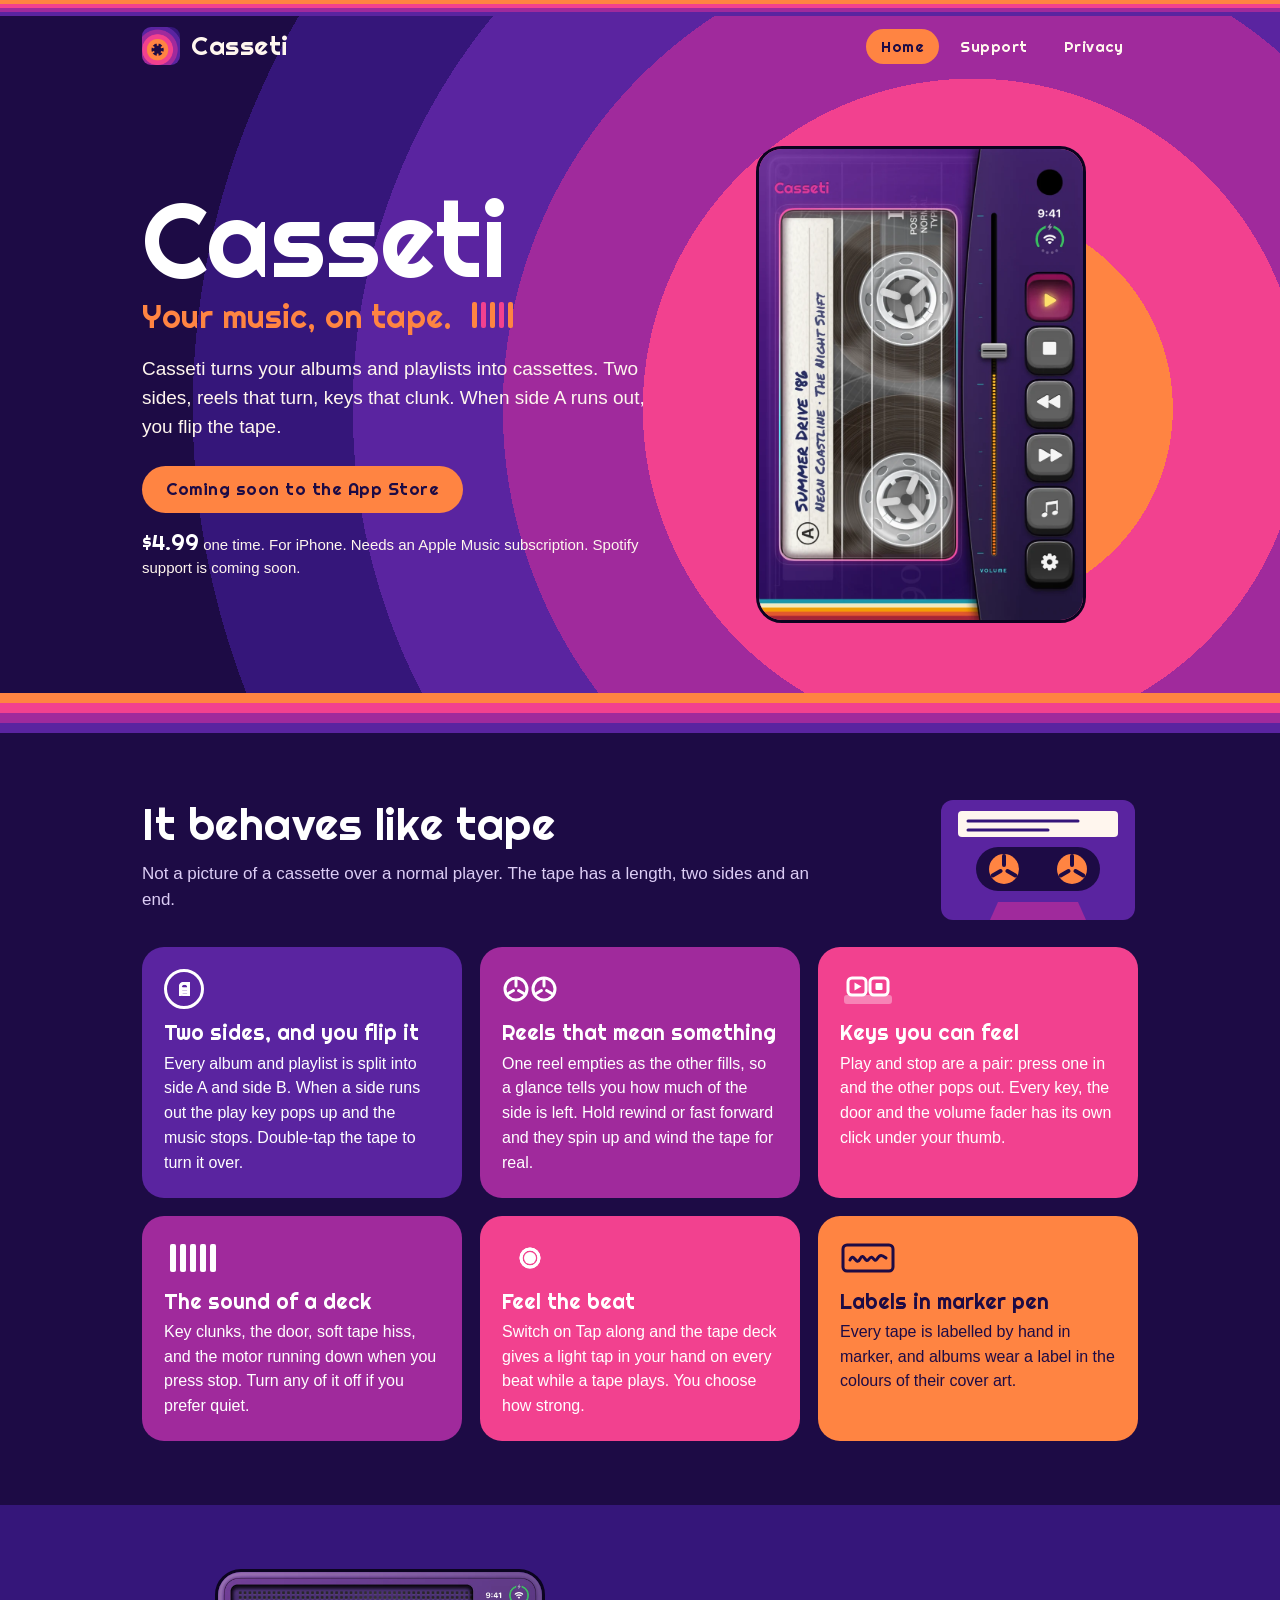
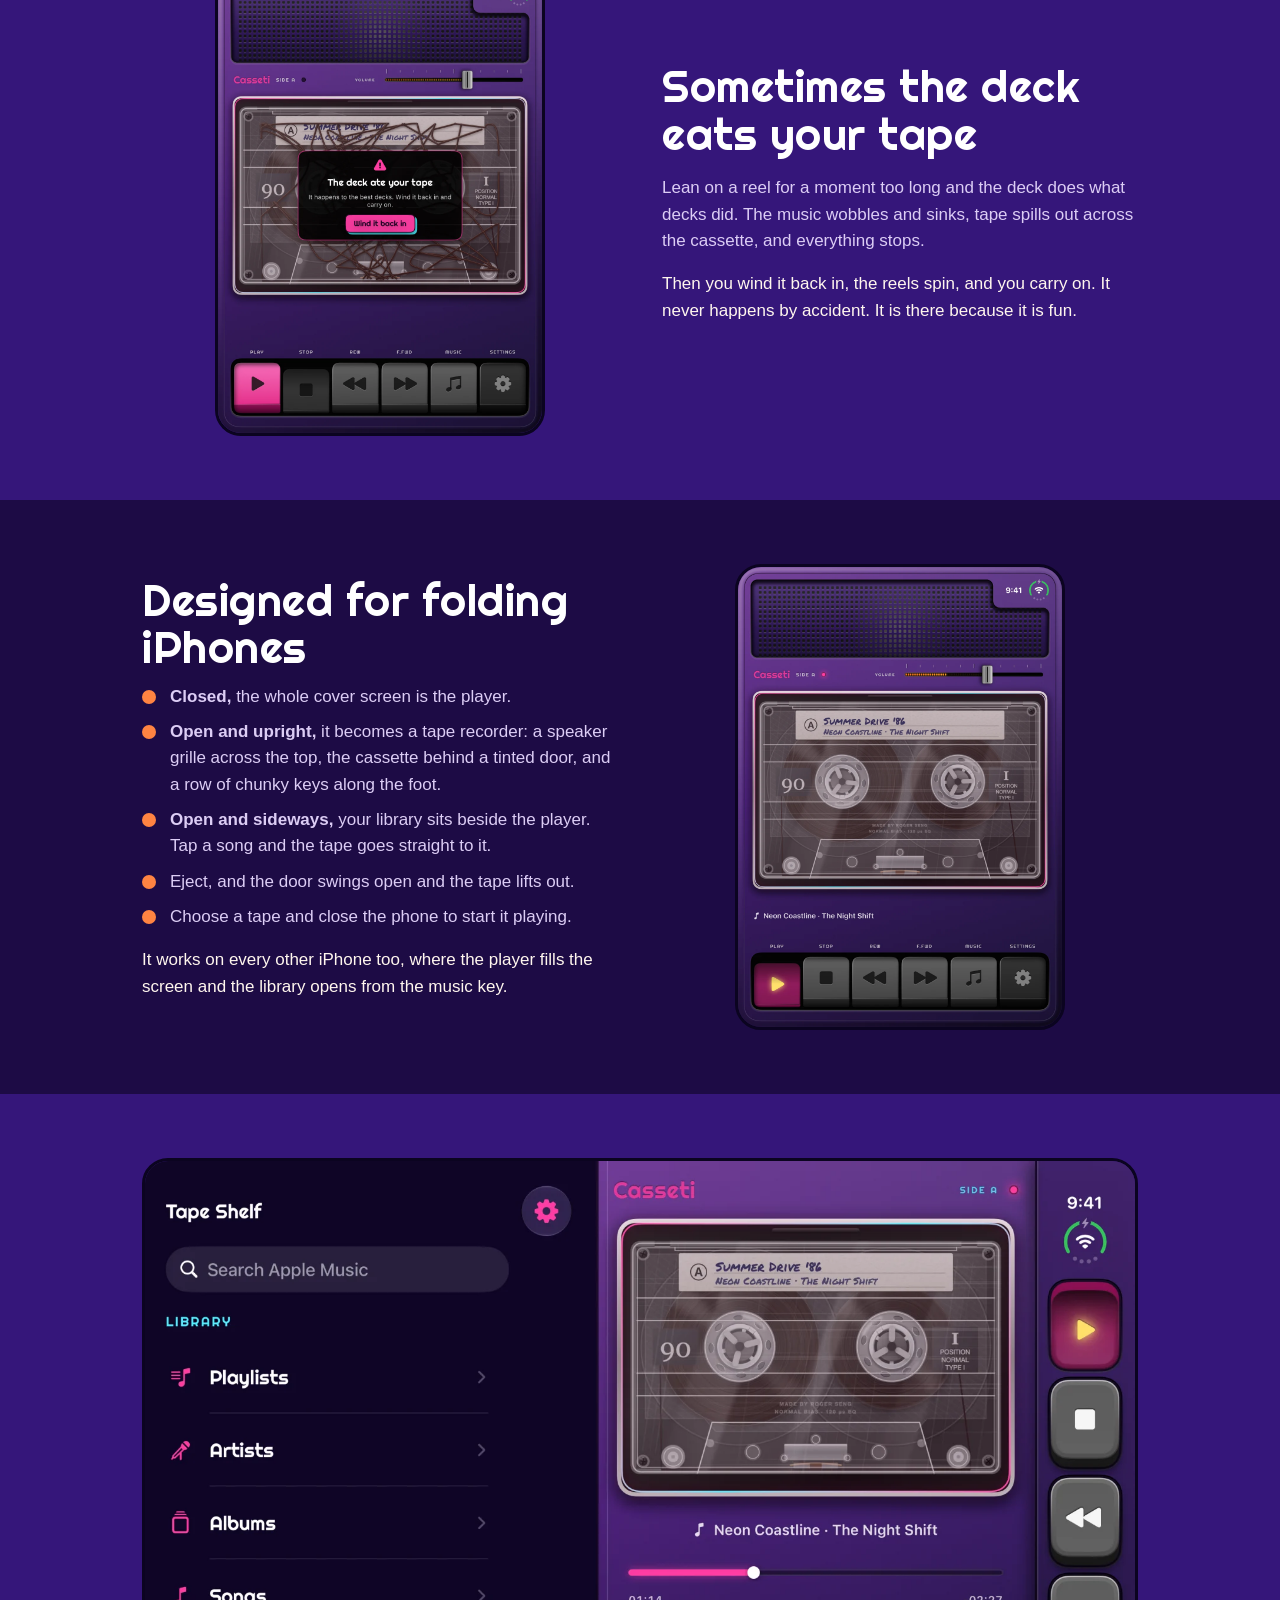
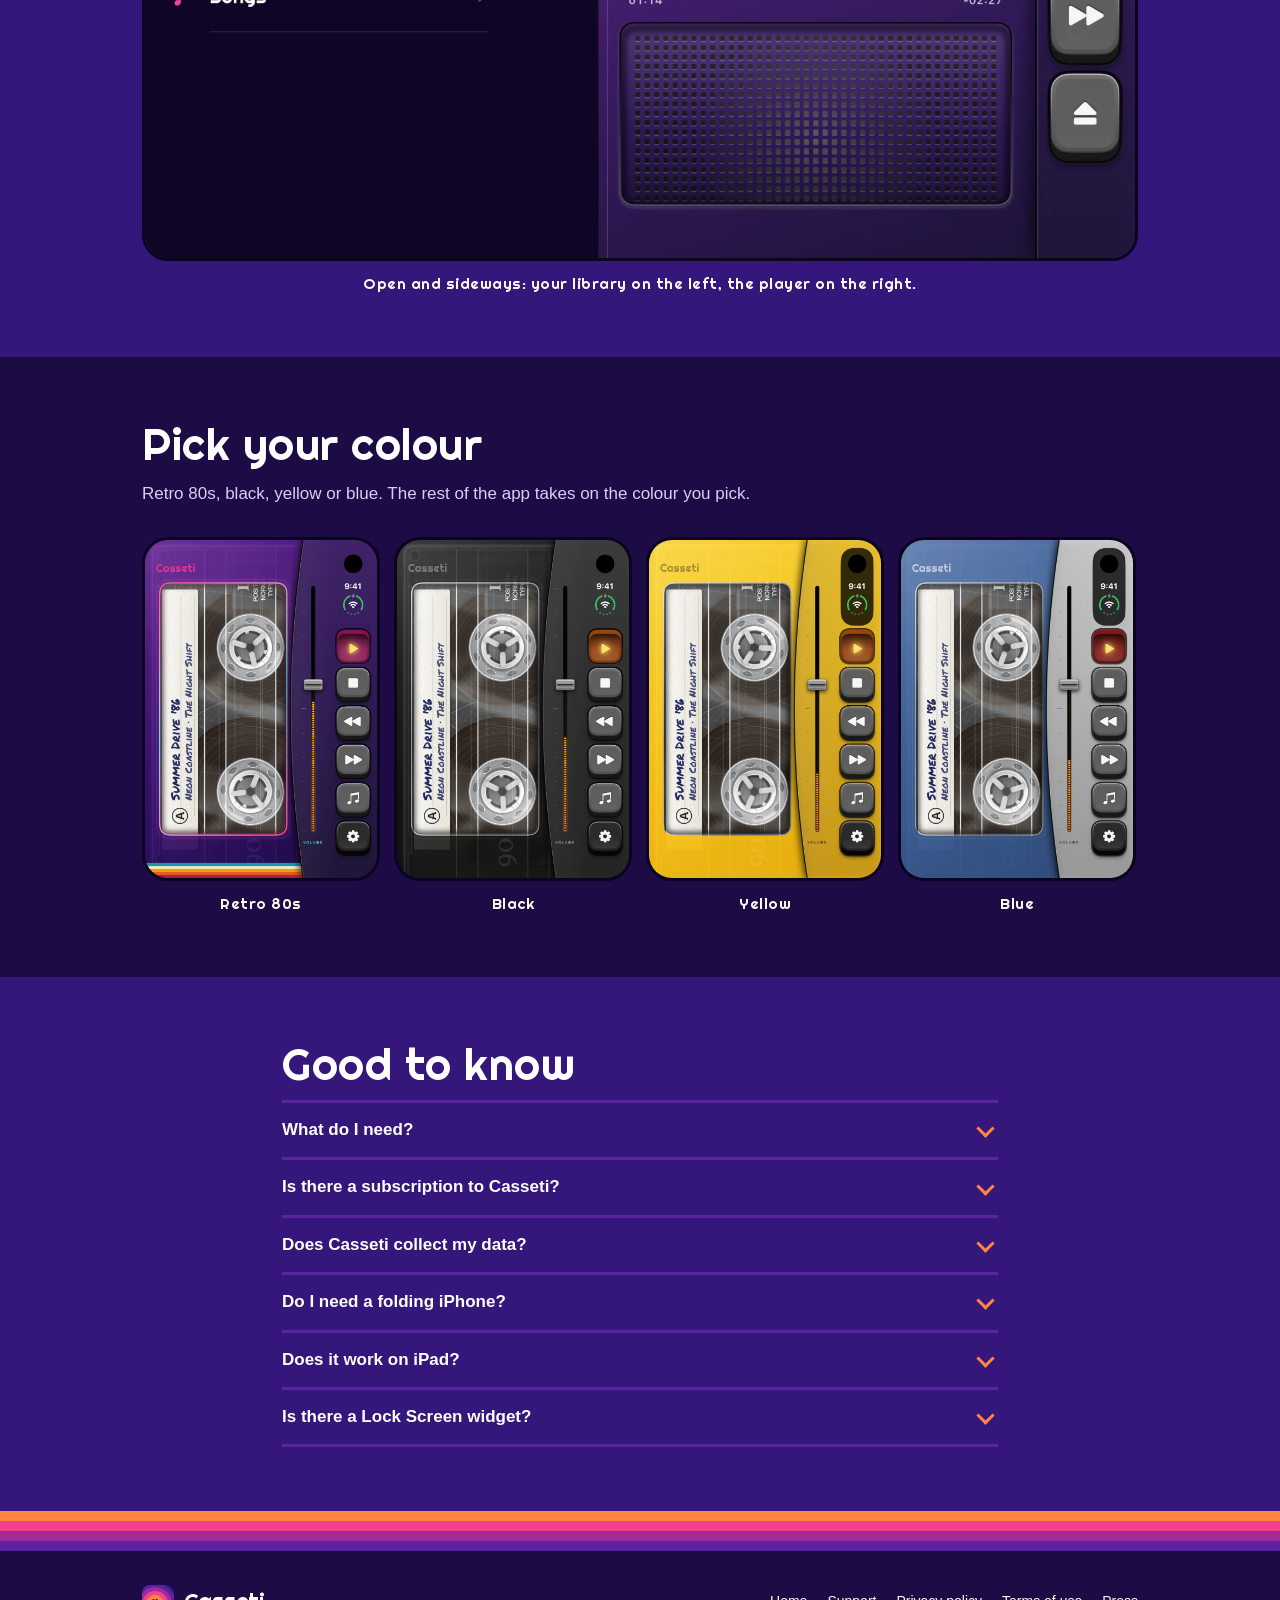
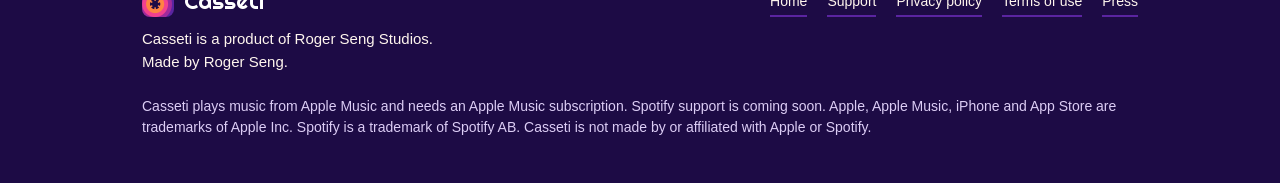
==== website/index.html @ a6c94773 "Website: credit footer, moving icons and reels, eased questions; MP3 player held back everywhere" ====
<!doctype html>
<html lang="en">
<head>
<meta charset="utf-8">
<meta name="viewport" content="width=device-width, initial-scale=1">
<title>Casseti: a tape deck for your music</title>
<meta name="description" content="Casseti turns your albums and playlists into cassettes. Two sides, real reels, keys that clunk, and a tape recorder when you unfold. For iPhone.">
<meta name="theme-color" content="#1d0b45">
<link rel="icon" href="images/icon.png">
<link rel="apple-touch-icon" href="images/icon.png">
<meta property="og:title" content="Casseti: a tape deck for your music">
<meta property="og:description" content="Casseti turns your albums and playlists into cassettes. Two sides, real reels, keys that clunk, and a tape recorder when you unfold. For iPhone.">
<meta property="og:type" content="website">
<meta property="og:url" content="https://casseti.com/">
<meta property="og:image" content="https://casseti.com/images/duo-open.webp">
<link rel="stylesheet" href="styles.css?v=3">
</head>
<body>
<div class="stripes thin" aria-hidden="true"></div>
<div class="hero">
<header class="site">
  <div class="wrap">
    <a class="brand" href="/"><img src="images/icon.png" alt="">Casseti</a>
    <nav aria-label="Site">
      <a href="/" aria-current="page">Home</a>
      <a href="support.html">Support</a>
      <a href="privacy.html">Privacy</a>
    </nav>
  </div>
</header>
  <main class="wrap">
    <div>
      <h1>Casseti</h1>
      <div class="tag">Your music, on tape.
        <span class="levels" aria-hidden="true"><i></i><i></i><i></i><i></i><i></i></span></div>
      <p class="lead">Casseti turns your albums and playlists into cassettes. Two sides, reels that turn, keys that clunk. When side A runs out, you flip the tape.</p>
      <!-- When the app is live, replace this with Apple's official "Download on the App Store" badge, linked to the app's page. -->
      <span class="button soon">Coming soon to the App Store</span>
      <span class="price"><b>$4.99</b> one time. For iPhone. Needs an Apple Music subscription. Spotify support is coming soon.</span>
    </div>
    <figure class="shot float">
      <img src="images/duo-tape-80s.webp" alt="Casseti on the cover screen of a folding iPhone in its retro 80s colours: a cassette with a marker-pen label behind a glowing window, a volume fader, and a column of keys with play pressed in and lit." width="846" height="1231">
    </figure>
  </main>
</div>
<div class="stripes" aria-hidden="true"></div>

<section>
  <div class="wrap">
    <div class="heading">
      <div>
        <h2>It behaves like tape</h2>
        <p class="intro">Not a picture of a cassette over a normal player. The tape has a length, two sides and an end.</p>
      </div>
      <svg class="tape-art" viewBox="0 0 200 126" aria-hidden="true">
        <rect class="shell" x="3" y="3" width="194" height="120" rx="12"/>
        <rect class="label" x="20" y="14" width="160" height="26" rx="4"/>
        <path class="rule" d="M30 24h110M30 33h80"/>
        <rect class="window" x="38" y="50" width="124" height="44" rx="22"/>
        <g class="spin"><circle class="hub" cx="66" cy="72" r="15"/><path class="spoke" d="M66 59v9M54.7 78.5l7.8-4.5M77.3 78.5l-7.8-4.5"/></g>
        <g class="spin"><circle class="hub" cx="134" cy="72" r="15"/><path class="spoke" d="M134 59v9M122.7 78.5l7.8-4.5M145.3 78.5l-7.8-4.5"/></g>
        <path class="foot" d="M52 123l8-18h80l8 18"/>
      </svg>
    </div>
    <div class="grid">
      <div class="card reveal"><div class="ico ico-flip" aria-hidden="true"><span>A</span><span>B</span></div><h3>Two sides, and you flip it</h3><p>Every album and playlist is split into side A and side B. When a side runs out the play key pops up and the music stops. Double-tap the tape to turn it over.</p></div>
      <div class="card reveal"><svg class="ico" viewBox="0 0 56 40" aria-hidden="true"><g class="spin"><circle cx="14" cy="20" r="11"/><path d="M14 11v6M6.2 24.5l5.2-3M21.8 24.5l-5.2-3"/></g><g class="spin"><circle cx="42" cy="20" r="11"/><path d="M42 11v6M34.2 24.5l5.2-3M49.8 24.5l-5.2-3"/></g></svg><h3>Reels that mean something</h3><p>One reel empties as the other fills, so a glance tells you how much of the side is left. Hold rewind or fast forward and they spin up and wind the tape for real.</p></div>
      <div class="card reveal"><svg class="ico" viewBox="0 0 56 40" aria-hidden="true"><rect class="base" x="4" y="26" width="48" height="9" rx="3"/><g class="press"><rect x="8" y="9" width="18" height="17" rx="4"/><path d="M14.5 13.5v8l7-4z" class="fill"/></g><g class="press late"><rect x="30" y="9" width="18" height="17" rx="4"/><rect x="35.5" y="14" width="7" height="7" rx="1" class="fill"/></g></svg><h3>Keys you can feel</h3><p>Play and stop are a pair: press one in and the other pops out. Every key, the door and the volume fader has its own click under your thumb.</p></div>
      <div class="card reveal"><svg class="ico bars" viewBox="0 0 56 40" aria-hidden="true"><rect x="6" y="6" width="6" height="28" rx="2"/><rect x="16" y="6" width="6" height="28" rx="2"/><rect x="26" y="6" width="6" height="28" rx="2"/><rect x="36" y="6" width="6" height="28" rx="2"/><rect x="46" y="6" width="6" height="28" rx="2"/></svg><h3>The sound of a deck</h3><p>Key clunks, the door, soft tape hiss, and the motor running down when you press stop. Turn any of it off if you prefer quiet.</p></div>
      <div class="card reveal"><svg class="ico" viewBox="0 0 56 40" aria-hidden="true"><circle class="ring" cx="28" cy="20" r="9"/><circle class="ring late" cx="28" cy="20" r="9"/><circle class="dot" cx="28" cy="20" r="6"/></svg><h3>Feel the beat</h3><p>Switch on Tap along and the tape deck gives a light tap in your hand on every beat while a tape plays. You choose how strong.</p></div>
      <div class="card reveal"><svg class="ico" viewBox="0 0 56 40" aria-hidden="true"><rect x="3" y="7" width="50" height="26" rx="4"/><path class="scribble" d="M10 22c4-9 6 7 10-1s5 6 9 0 5 5 8 0 5-4 9-1"/></svg><h3>Labels in marker pen</h3><p>Every tape is labelled by hand in marker, and albums wear a label in the colours of their cover art.</p></div>
    </div>
  </div>
</section>

<section class="alt">
  <div class="wrap pair">
    <figure class="shot reveal">
      <img src="images/duo-eaten.webp" alt="The tape deck with brown tape spilled in a tangle across the cassette, and a card reading The deck ate your tape, with a key to wind it back in." width="1100" height="1564" loading="lazy">
    </figure>
    <div>
      <h2>Sometimes the deck eats your tape</h2>
      <p>Lean on a reel for a moment too long and the deck does what decks did. The music wobbles and sinks, tape spills out across the cassette, and everything stops.</p>
      <p>Then you wind it back in, the reels spin, and you carry on. It never happens by accident. It is there because it is fun.</p>
    </div>
  </div>
</section>

<section>
  <div class="wrap pair">
    <div>
      <h2>Designed for folding iPhones</h2>
      <ul>
        <li><b>Closed,</b> the whole cover screen is the player.</li>
        <li><b>Open and upright,</b> it becomes a tape recorder: a speaker grille across the top, the cassette behind a tinted door, and a row of chunky keys along the foot.</li>
        <li><b>Open and sideways,</b> your library sits beside the player. Tap a song and the tape goes straight to it.</li>
        <li>Eject, and the door swings open and the tape lifts out.</li>
        <li>Choose a tape and close the phone to start it playing.</li>
      </ul>
      <p>It works on every other iPhone too, where the player fills the screen and the library opens from the music key.</p>
    </div>
    <figure class="shot reveal">
      <img src="images/duo-upright.webp" alt="Casseti on an open folding iPhone held upright: a tape recorder with a speaker grille across the top, a cassette behind a tinted door, and six keys along the foot labelled play, stop, rewind, fast forward, music and settings." width="1100" height="1564" loading="lazy">
    </figure>
  </div>
</section>

<section class="alt">
  <div class="wrap">
    <figure class="shot wide reveal">
      <img src="images/duo-open.webp" alt="Casseti on an open folding iPhone held sideways: the music library on the left, and on the right the cassette behind its door, a timeline, a speaker grille and a column of keys." width="1571" height="1106" loading="lazy">
      <figcaption>Open and sideways: your library on the left, the player on the right.</figcaption>
    </figure>
  </div>
</section>

<section>
  <div class="wrap">
    <h2>Pick your colour</h2>
    <p class="intro">Retro 80s, black, yellow or blue. The rest of the app takes on the colour you pick.</p>
    <div class="shots">
      <figure class="shot reveal"><img src="images/duo-tape-80s.webp" alt="The tape deck in retro 80s purple and pink, with a band of stripes at its foot." width="846" height="1231" loading="lazy"><figcaption>Retro 80s</figcaption></figure>
      <figure class="shot reveal"><img src="images/duo-tape-black.webp" alt="The tape deck in black smoked plastic with an orange play key." width="846" height="1231" loading="lazy"><figcaption>Black</figcaption></figure>
      <figure class="shot reveal"><img src="images/duo-tape-yellow.webp" alt="The tape deck in yellow." width="846" height="1231" loading="lazy"><figcaption>Yellow</figcaption></figure>
      <figure class="shot reveal"><img src="images/duo-tape-blue.webp" alt="The tape deck in blue with a silver side and a red play key." width="846" height="1231" loading="lazy"><figcaption>Blue</figcaption></figure>
    </div>
  </div>
</section>

<section class="alt">
  <div class="wrap narrow">
    <h2>Good to know</h2>
    <details><summary>What do I need?</summary><p>An iPhone and an Apple Music subscription. Spotify support is coming soon. Casseti plays music from your Apple Music library and from the Apple Music catalogue, which you can browse and search inside the app.</p></details>
    <details><summary>Is there a subscription to Casseti?</summary><p>No. Casseti is a one time purchase of $4.99. There are no adverts and no purchases inside the app. Apple Music is a separate subscription from Apple.</p></details>
    <details><summary>Does Casseti collect my data?</summary><p>No. There are no accounts, no tracking and no analytics. See the <a href="privacy.html">privacy policy</a>.</p></details>
    <details><summary>Do I need a folding iPhone?</summary><p>No. Casseti is designed around the closed and open screens of a folding iPhone, and it works on every other iPhone as well. The tape recorder is what you get when a folding one is opened.</p></details>
    <details><summary>Does it work on iPad?</summary><p>Not at the moment. Casseti is for iPhone.</p></details>
    <details><summary>Is there a Lock Screen widget?</summary><p>No. Casseti uses the iPhone's own playback controls on the Lock Screen.</p></details>
  </div>
</section>
<div class="stripes" aria-hidden="true"></div>
<footer class="site">
  <div class="wrap">
    <div class="credit">
      <span class="name"><img src="images/icon.png" alt="">Casseti</span>
      <p>Casseti is a product of Roger Seng Studios.<br>Made by Roger Seng.</p>
    </div>
    <nav aria-label="Footer">
      <a href="/">Home</a>
      <a href="support.html">Support</a>
      <a href="privacy.html">Privacy policy</a>
      <a href="terms.html">Terms of use</a>
      <a href="press.html">Press</a>
    </nav>
    <p class="legal">Casseti plays music from Apple Music and needs an Apple Music subscription. Spotify support is coming soon. Apple, Apple Music, iPhone and App Store are trademarks of Apple Inc. Spotify is a trademark of Spotify AB. Casseti is not made by or affiliated with Apple or Spotify.</p>
  </div>
</footer>
<script src="site.js?v=3" defer></script>
</body>
</html>
---- website/styles.css ----
/* Casseti: flat bands of colour, like the app icon. Dusk purple on the
   outside, through magenta and pink, to orange at the reel. No gradients
   that fade, no glow, no outlines. */
@font-face { font-family: "Righteous"; src: url("fonts/righteous.woff2") format("woff2"); font-display: swap; }

:root {
  --night: #1d0b45;
  --indigo: #35167a;
  --violet: #5a24a0;
  --magenta: #a02a9c;
  --pink: #f2418f;
  --orange: #ff8442;
  --text: #fff6ee;
  --muted: #dccdf5;
}

* { box-sizing: border-box; }
html { -webkit-text-size-adjust: 100%; }

body {
  margin: 0;
  color: var(--text);
  background: var(--night);
  font: 17px/1.55 -apple-system, BlinkMacSystemFont, "Segoe UI", Roboto, "Helvetica Neue", Arial, sans-serif;
}

a { color: var(--orange); text-underline-offset: 3px; }
a:hover { color: #fff; }

.wrap { max-width: 1040px; margin: 0 auto; padding: 0 22px; position: relative; }
.narrow { max-width: 760px; }

/* The bands, laid flat */
.stripes { height: 40px; background: linear-gradient(var(--orange) 0 25%, var(--pink) 25% 50%, var(--magenta) 50% 75%, var(--violet) 75% 100%); }
.stripes.thin { height: 16px; }

/* Header */
header.site { position: relative; z-index: 3; }
header.site .wrap { display: flex; align-items: center; gap: 14px; height: 70px; }
.brand { display: flex; align-items: center; gap: 11px; text-decoration: none; color: var(--text); font: 26px/1 "Righteous", sans-serif; letter-spacing: 0.5px; }
.brand:hover { color: var(--text); }
.brand img { width: 38px; height: 38px; border-radius: 9px; }
header.site nav { margin-left: auto; display: flex; gap: 6px; }
header.site nav a { font: 15px/1 "Righteous", sans-serif; letter-spacing: 0.5px; text-decoration: none; color: var(--text); padding: 10px 15px; border-radius: 999px; }
header.site nav a:hover { background: var(--violet); color: #fff; }
header.site nav a[aria-current="page"] { background: var(--orange); color: var(--night); }

/* Hero: the icon's rings, spreading out from behind the phone */
.hero { position: relative; overflow: hidden; background-color: var(--night); background-image: radial-gradient(circle at 76% 58%, var(--orange) 0 200px, var(--pink) 200px 330px, var(--magenta) 330px 470px, var(--violet) 470px 620px, var(--indigo) 620px 780px, var(--night) 780px); }
.hero .wrap { display: grid; grid-template-columns: 1.1fr 0.9fr; gap: 30px; align-items: center; padding-top: 30px; padding-bottom: 70px; z-index: 2; }
.hero h1 { margin: 0; font: 400 clamp(54px, 10vw, 104px)/0.95 "Righteous", sans-serif; letter-spacing: 1px; color: #fff; }
.hero .tag { margin: 10px 0 18px; font: clamp(22px, 3.6vw, 32px)/1.15 "Righteous", sans-serif; color: var(--orange); }
.hero p.lead { font-size: 19px; margin: 0 0 24px; max-width: 28em; }

.button { display: inline-block; padding: 15px 24px; border-radius: 999px; background: var(--orange); color: var(--night); font: 17px/1 "Righteous", sans-serif; letter-spacing: 0.5px; text-decoration: none; }
.button.soon { cursor: default; }
a.button:hover { background: #fff; color: var(--night); }
.price { display: block; margin-top: 18px; font-size: 15px; }
.price b { color: #fff; font: 22px/1 "Righteous", sans-serif; }

/* Pictures of the app */
.shot { margin: 0; text-align: center; }
.shot img { display: block; width: 100%; max-width: 330px; height: auto; margin: 0 auto; border-radius: 26px; border: 3px solid #0b0420; background: #0b0420; }
.shot.wide img { max-width: 100%; }
.shot figcaption { margin-top: 14px; font: 15px/1.2 "Righteous", sans-serif; color: var(--text); letter-spacing: 0.5px; }

/* Sections step through the bands */
section { position: relative; padding: 64px 0; background: var(--night); }
section.alt { background: var(--indigo); }
h2 { margin: 0 0 12px; font: 400 clamp(28px, 4.6vw, 44px)/1.08 "Righteous", sans-serif; letter-spacing: 0.5px; color: #fff; }
p.intro { color: var(--muted); max-width: 40em; margin: 0 0 30px; }

.grid { display: grid; grid-template-columns: repeat(3, 1fr); gap: 18px; }
.card { background: var(--violet); border-radius: 22px; padding: 22px; }
.card:nth-child(3n+2) { background: var(--magenta); }
.card:nth-child(3n) { background: var(--pink); }
.card:nth-child(n+4) { background: var(--magenta); }
.card:nth-child(5) { background: var(--pink); }
.card:nth-child(6) { background: var(--orange); }
.card h3 { margin: 0 0 6px; font: 400 21px/1.15 "Righteous", sans-serif; color: #fff; }
.card p { margin: 0; color: #fff; font-size: 16px; }
.card:nth-child(6) h3, .card:nth-child(6) p { color: var(--night); }

.pair { display: grid; grid-template-columns: 1fr 1fr; gap: 44px; align-items: center; }
.pair ul { margin: 10px 0 0; padding: 0; list-style: none; }
.pair li { margin: 9px 0; padding-left: 28px; position: relative; color: var(--muted); }
.pair li::before { content: ""; position: absolute; left: 0; top: 6px; width: 14px; height: 14px; border-radius: 50%; background: var(--orange); }
.pair h2 + p { color: var(--muted); }
.pair h2:not(:first-child) { margin-top: 34px; }

.shots { display: flex; flex-wrap: wrap; gap: 30px 14px; }
.shots .shot { width: calc(25% - 11px); min-width: 200px; transition: transform .25s ease; }
.shots .shot:hover { transform: translateY(-6px); }
.row-title { margin: 30px 0 10px; font: 400 22px/1.2 "Righteous", sans-serif; color: var(--orange); }

/* Text pages: plain and easy to read, on one flat sheet */
.page { padding: 34px 0 70px; }
.sheet { background: var(--indigo); border-radius: 26px; padding: 32px 36px; }
.sheet h1 { margin: 0 0 4px; font: 400 clamp(32px, 6vw, 46px)/1.05 "Righteous", sans-serif; color: #fff; }
.sheet .updated { color: var(--muted); margin: 0 0 26px; font-size: 15px; }
.sheet h2 { font: 400 23px/1.2 "Righteous", sans-serif; color: var(--orange); margin: 32px 0 8px; }
.sheet h3 { font-size: 18px; margin: 22px 0 4px; color: #fff; }
.sheet p, .sheet li { color: var(--text); }
.sheet ul { padding-left: 22px; }

/* Questions that open and close. site.js eases them; without it they
   simply open. */
details { border-top: 3px solid var(--violet); }
details:last-of-type { border-bottom: 3px solid var(--violet); }
summary { cursor: pointer; font-weight: 700; color: #fff; padding: 14px 34px 14px 0; position: relative; list-style: none; transition: color .2s; }
summary::-webkit-details-marker { display: none; }
summary::after { content: ""; position: absolute; right: 6px; top: 50%; width: 10px; height: 10px; margin-top: -8px; border-right: 3px solid var(--orange); border-bottom: 3px solid var(--orange); transform: rotate(45deg); transition: transform .28s ease, margin .28s ease; }
details.open summary::after, details[open]:not(.eased) summary::after { transform: rotate(225deg); margin-top: -2px; }
summary:hover { color: var(--orange); }
details .answer { overflow: hidden; }
details p { margin: 0; padding: 0 0 16px; }

/* Footer */
footer.site { background: var(--night); padding: 34px 0 44px; color: var(--muted); font-size: 14px; }
footer.site .wrap { display: flex; flex-wrap: wrap; gap: 18px 40px; align-items: flex-start; justify-content: space-between; }
footer.site .name { display: flex; align-items: center; gap: 10px; font: 22px/1 "Righteous", sans-serif; color: #fff; }
footer.site .name img { width: 32px; height: 32px; border-radius: 8px; }
footer.site .credit p { margin: 10px 0 0; font-size: 15px; color: var(--text); }
footer.site nav { display: flex; flex-wrap: wrap; gap: 8px 20px; padding-top: 6px; }
footer.site nav a { color: var(--text); text-decoration: none; border-bottom: 2px solid var(--violet); padding-bottom: 2px; transition: border-color .2s, color .2s; }
footer.site nav a:hover { color: #fff; border-color: var(--orange); }
footer.site .legal { flex-basis: 100%; margin: 4px 0 0; }

/* Small things that move ------------------------------------------------ */
/* The level lights beside the tagline */
.levels { display: inline-flex; gap: 4px; align-items: flex-end; height: .8em; margin-left: .35em; vertical-align: baseline; }
.levels i { width: 5px; height: 100%; border-radius: 2px; background: var(--orange); transform-origin: bottom; animation: level 1.1s ease-in-out infinite; }
.levels i:nth-child(2) { animation-delay: -.7s; background: var(--pink); }
.levels i:nth-child(3) { animation-delay: -.25s; }
.levels i:nth-child(4) { animation-delay: -.9s; background: var(--pink); }
.levels i:nth-child(5) { animation-delay: -.45s; }
@keyframes level { 0%, 100% { transform: scaleY(.25); } 50% { transform: scaleY(1); } }

/* The phone in the hero drifts a little */
.float img { animation: drift 7s ease-in-out infinite; }
@keyframes drift { 0%, 100% { transform: translateY(0); } 50% { transform: translateY(-9px); } }

/* The cassette beside the heading, reels turning */
.heading { display: flex; align-items: center; gap: 30px; justify-content: space-between; }
.tape-art { width: 200px; flex: none; margin-bottom: 24px; }
.tape-art .shell { fill: var(--violet); }
.tape-art .label { fill: var(--text); }
.tape-art .rule { stroke: var(--indigo); stroke-width: 3; stroke-linecap: round; fill: none; }
.tape-art .window { fill: var(--night); }
.tape-art .hub { fill: var(--orange); }
.tape-art .spoke { stroke: var(--night); stroke-width: 4; stroke-linecap: round; fill: none; }
.tape-art .foot { fill: var(--magenta); }
.spin { transform-box: fill-box; transform-origin: center; animation: spin 4s linear infinite; }
@keyframes spin { to { transform: rotate(-360deg); } }

/* Icons on the cards */
.card { transition: transform .25s ease; }
.card:hover { transform: translateY(-4px); }
.ico { display: block; width: 56px; height: 40px; margin-bottom: 12px; color: #fff; fill: none; stroke: currentColor; stroke-width: 3; stroke-linecap: round; stroke-linejoin: round; }
.card:nth-child(6) .ico { color: var(--night); }
.ico .fill, .ico .dot, .ico .base { fill: currentColor; stroke: none; }
.ico .base { opacity: .35; }
.ico .spin { animation-duration: 3s; }
.ico .press { animation: press 2.4s ease-in-out infinite; }
.ico .press.late { animation-delay: -1.2s; }
@keyframes press { 0%, 38%, 62%, 100% { transform: translateY(0); } 46%, 54% { transform: translateY(4px); } }
.ico.bars rect { fill: currentColor; stroke: none; transform-box: fill-box; transform-origin: bottom; animation: level 1s ease-in-out infinite; }
.ico.bars rect:nth-child(2) { animation-delay: -.6s; }
.ico.bars rect:nth-child(3) { animation-delay: -.2s; }
.ico.bars rect:nth-child(4) { animation-delay: -.8s; }
.ico.bars rect:nth-child(5) { animation-delay: -.4s; }
.ico .ring { transform-box: fill-box; transform-origin: center; animation: beat 1.6s ease-out infinite; }
.ico .ring.late { animation-delay: -.8s; }
.ico .dot { transform-box: fill-box; transform-origin: center; animation: thump .8s ease-in-out infinite; }
@keyframes beat { from { transform: scale(.7); opacity: 1; } to { transform: scale(2); opacity: 0; } }
@keyframes thump { 0%, 100% { transform: scale(1); } 15% { transform: scale(1.25); } }
.ico .scribble { stroke-dasharray: 70; animation: write 3.6s ease-in-out infinite; }
@keyframes write { 0% { stroke-dashoffset: 70; } 45%, 80% { stroke-dashoffset: 0; } 100% { stroke-dashoffset: 70; } }
.ico-flip { position: relative; width: 40px; height: 40px; border: 3px solid #fff; border-radius: 50%; animation: flip 4s ease-in-out infinite; }
.ico-flip span { position: absolute; inset: 0; display: grid; place-items: center; font: 20px/1 "Righteous", sans-serif; color: #fff; animation: side 4s steps(1) infinite; }
.ico-flip span:last-child { animation-name: other; transform: scaleX(-1); }
@keyframes flip { 0%, 30% { transform: rotateY(0); } 50%, 80% { transform: rotateY(180deg); } 100% { transform: rotateY(360deg); } }
@keyframes side { 0% { opacity: 1; } 40% { opacity: 0; } 90% { opacity: 1; } }
@keyframes other { 0% { opacity: 0; } 40% { opacity: 1; } 90% { opacity: 0; } }

/* Things come up into place as they are scrolled to (site.js) */
.js .reveal { opacity: 0; transform: translateY(18px); transition: opacity .6s ease, transform .6s ease; }
.js .reveal.seen { opacity: 1; transform: none; }
.grid .reveal:nth-child(3n+2) { transition-delay: .08s; }
.grid .reveal:nth-child(3n) { transition-delay: .16s; }

@media (prefers-reduced-motion: reduce) {
  *, *::before, *::after { animation: none !important; transition: none !important; }
  .js .reveal { opacity: 1; transform: none; }
}

@media (max-width: 760px) {
  .hero { background-image: radial-gradient(circle at 50% 76%, var(--orange) 0 150px, var(--pink) 150px 250px, var(--magenta) 250px 360px, var(--violet) 360px 480px, var(--indigo) 480px 610px, var(--night) 610px); }
  .hero .wrap, .pair { grid-template-columns: 1fr; }
  .hero .wrap { padding-bottom: 50px; }
  .grid, .shots { grid-template-columns: 1fr; }
  .tape-art { display: none; }
  footer.site .wrap { flex-direction: column; }
  .sheet { padding: 22px 18px; }
  header.site nav { gap: 2px; }
  header.site nav a { padding: 8px 9px; font-size: 13px; }
  .brand { font-size: 21px; gap: 8px; }
  .brand img { width: 32px; height: 32px; }
}
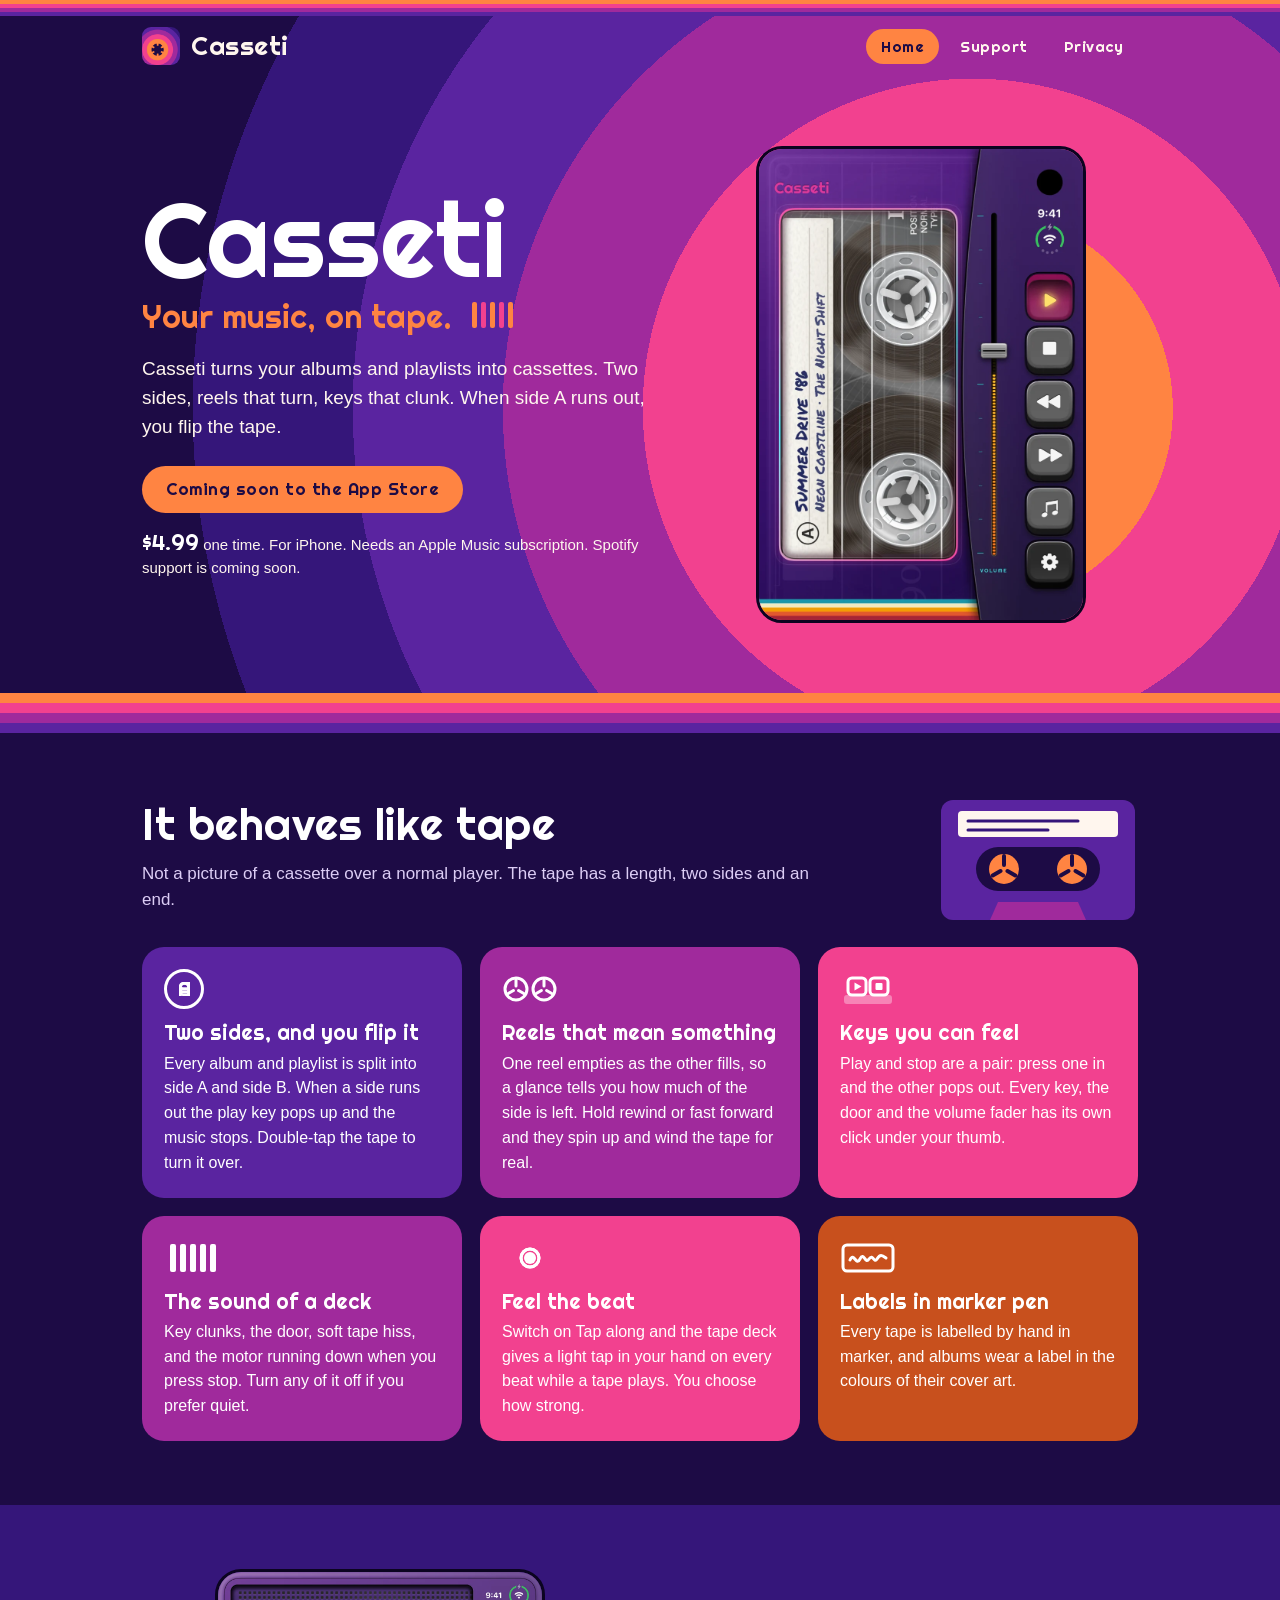
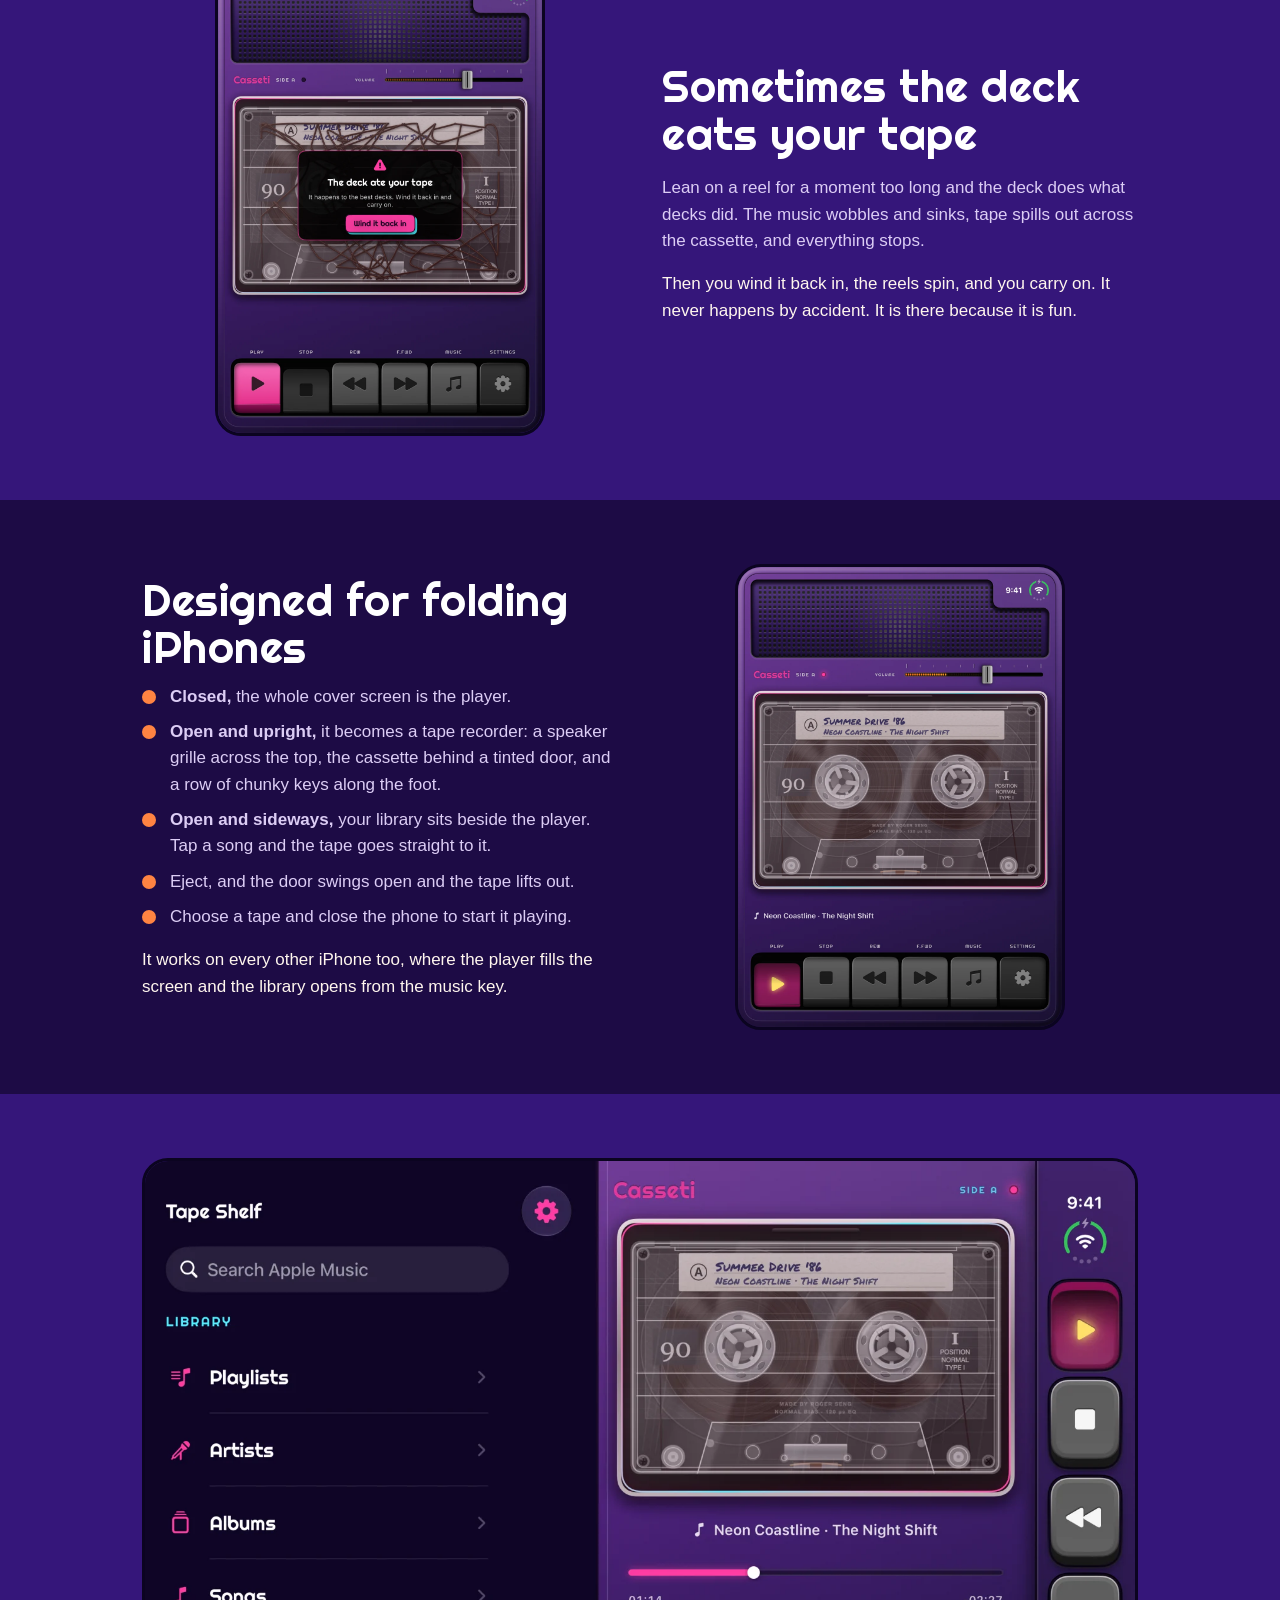
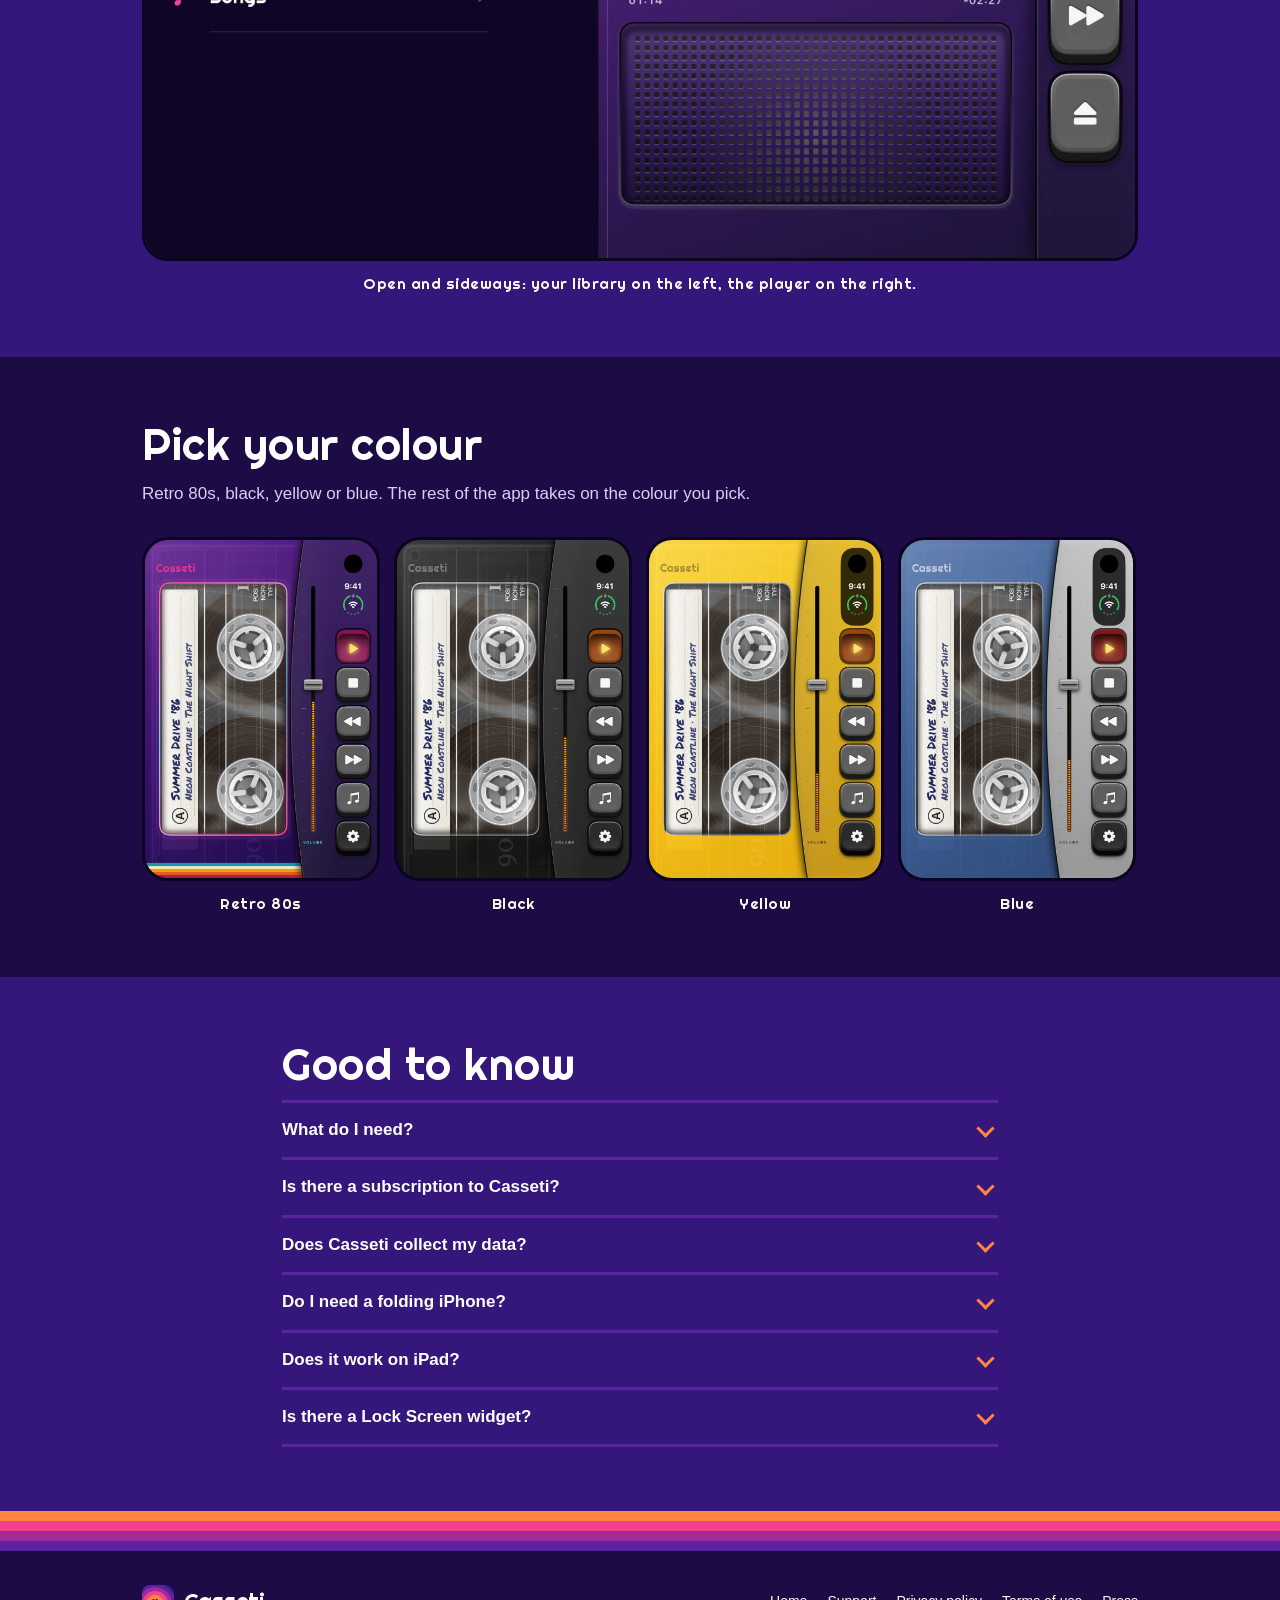
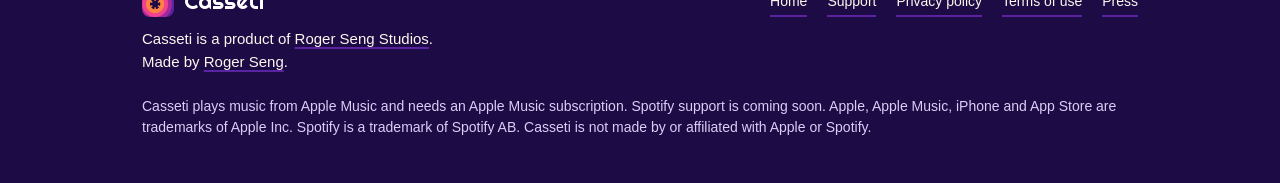
==== commit f6a9929c: "Website: footer links, a favicon, a share picture and sharing tags; white lettering on every card" ====
--- a/website/index.html
+++ b/website/index.html
@@ -6,14 +6,29 @@
 <title>Casseti: a tape deck for your music</title>
 <meta name="description" content="Casseti turns your albums and playlists into cassettes. Two sides, real reels, keys that clunk, and a tape recorder when you unfold. For iPhone.">
 <meta name="theme-color" content="#1d0b45">
-<link rel="icon" href="images/icon.png">
-<link rel="apple-touch-icon" href="images/icon.png">
+<link rel="icon" href="/favicon.ico" sizes="48x48">
+<link rel="icon" type="image/png" sizes="32x32" href="/favicon-32.png">
+<link rel="apple-touch-icon" href="/apple-touch-icon.png">
+<link rel="manifest" href="/site.webmanifest">
+<link rel="canonical" href="https://casseti.com/">
+<meta property="og:site_name" content="Casseti">
+<meta property="og:type" content="website">
+<meta property="og:url" content="https://casseti.com/">
 <meta property="og:title" content="Casseti: a tape deck for your music">
 <meta property="og:description" content="Casseti turns your albums and playlists into cassettes. Two sides, real reels, keys that clunk, and a tape recorder when you unfold. For iPhone.">
-<meta property="og:type" content="website">
-<meta property="og:url" content="https://casseti.com/">
-<meta property="og:image" content="https://casseti.com/images/duo-open.webp">
-<link rel="stylesheet" href="styles.css?v=3">
+<meta property="og:image" content="https://casseti.com/images/share.png">
+<meta property="og:image:width" content="1200">
+<meta property="og:image:height" content="630">
+<meta property="og:image:alt" content="Casseti: a cassette with a hand-written label in a purple tape deck, beside the words Your music, on tape.">
+<meta property="og:locale" content="en_US">
+<meta name="twitter:card" content="summary_large_image">
+<meta name="twitter:title" content="Casseti: a tape deck for your music">
+<meta name="twitter:description" content="Casseti turns your albums and playlists into cassettes. Two sides, real reels, keys that clunk, and a tape recorder when you unfold. For iPhone.">
+<meta name="twitter:image" content="https://casseti.com/images/share.png">
+<script type="application/ld+json">
+{"@context":"https://schema.org","@type":"SoftwareApplication","name":"Casseti","operatingSystem":"iOS","applicationCategory":"MusicApplication","description":"Casseti turns your albums and playlists into cassettes. Two sides, real reels, keys that clunk, and a tape recorder when you unfold.","url":"https://casseti.com/","image":"https://casseti.com/images/share.png","offers":{"@type":"Offer","price":"4.99","priceCurrency":"USD"},"author":{"@type":"Person","name":"Roger Seng","url":"https://rogerseng.me"},"publisher":{"@type":"Organization","name":"Roger Seng Studios","url":"https://rogersengstudios.com"}}
+</script>
+<link rel="stylesheet" href="styles.css?v=4">
 </head>
 <body>
 <div class="stripes thin" aria-hidden="true"></div>
@@ -143,7 +158,7 @@
   <div class="wrap">
     <div class="credit">
       <span class="name"><img src="images/icon.png" alt="">Casseti</span>
-      <p>Casseti is a product of Roger Seng Studios.<br>Made by Roger Seng.</p>
+      <p>Casseti is a product of <a href="https://rogersengstudios.com">Roger Seng Studios</a>.<br>Made by <a href="https://rogerseng.me">Roger Seng</a>.</p>
     </div>
     <nav aria-label="Footer">
       <a href="/">Home</a>
--- a/website/styles.css
+++ b/website/styles.css
@@ -76,10 +76,9 @@
 .card:nth-child(3n) { background: var(--pink); }
 .card:nth-child(n+4) { background: var(--magenta); }
 .card:nth-child(5) { background: var(--pink); }
-.card:nth-child(6) { background: var(--orange); }
+.card:nth-child(6) { background: #c8501d; }
 .card h3 { margin: 0 0 6px; font: 400 21px/1.15 "Righteous", sans-serif; color: #fff; }
 .card p { margin: 0; color: #fff; font-size: 16px; }
-.card:nth-child(6) h3, .card:nth-child(6) p { color: var(--night); }
 
 .pair { display: grid; grid-template-columns: 1fr 1fr; gap: 44px; align-items: center; }
 .pair ul { margin: 10px 0 0; padding: 0; list-style: none; }
@@ -121,6 +120,8 @@
 footer.site .name { display: flex; align-items: center; gap: 10px; font: 22px/1 "Righteous", sans-serif; color: #fff; }
 footer.site .name img { width: 32px; height: 32px; border-radius: 8px; }
 footer.site .credit p { margin: 10px 0 0; font-size: 15px; color: var(--text); }
+footer.site .credit a { color: inherit; text-decoration-color: var(--violet); text-decoration-thickness: 2px; }
+footer.site .credit a:hover { color: #fff; text-decoration-color: var(--orange); }
 footer.site nav { display: flex; flex-wrap: wrap; gap: 8px 20px; padding-top: 6px; }
 footer.site nav a { color: var(--text); text-decoration: none; border-bottom: 2px solid var(--violet); padding-bottom: 2px; transition: border-color .2s, color .2s; }
 footer.site nav a:hover { color: #fff; border-color: var(--orange); }
@@ -157,7 +158,6 @@
 .card { transition: transform .25s ease; }
 .card:hover { transform: translateY(-4px); }
 .ico { display: block; width: 56px; height: 40px; margin-bottom: 12px; color: #fff; fill: none; stroke: currentColor; stroke-width: 3; stroke-linecap: round; stroke-linejoin: round; }
-.card:nth-child(6) .ico { color: var(--night); }
 .ico .fill, .ico .dot, .ico .base { fill: currentColor; stroke: none; }
 .ico .base { opacity: .35; }
 .ico .spin { animation-duration: 3s; }
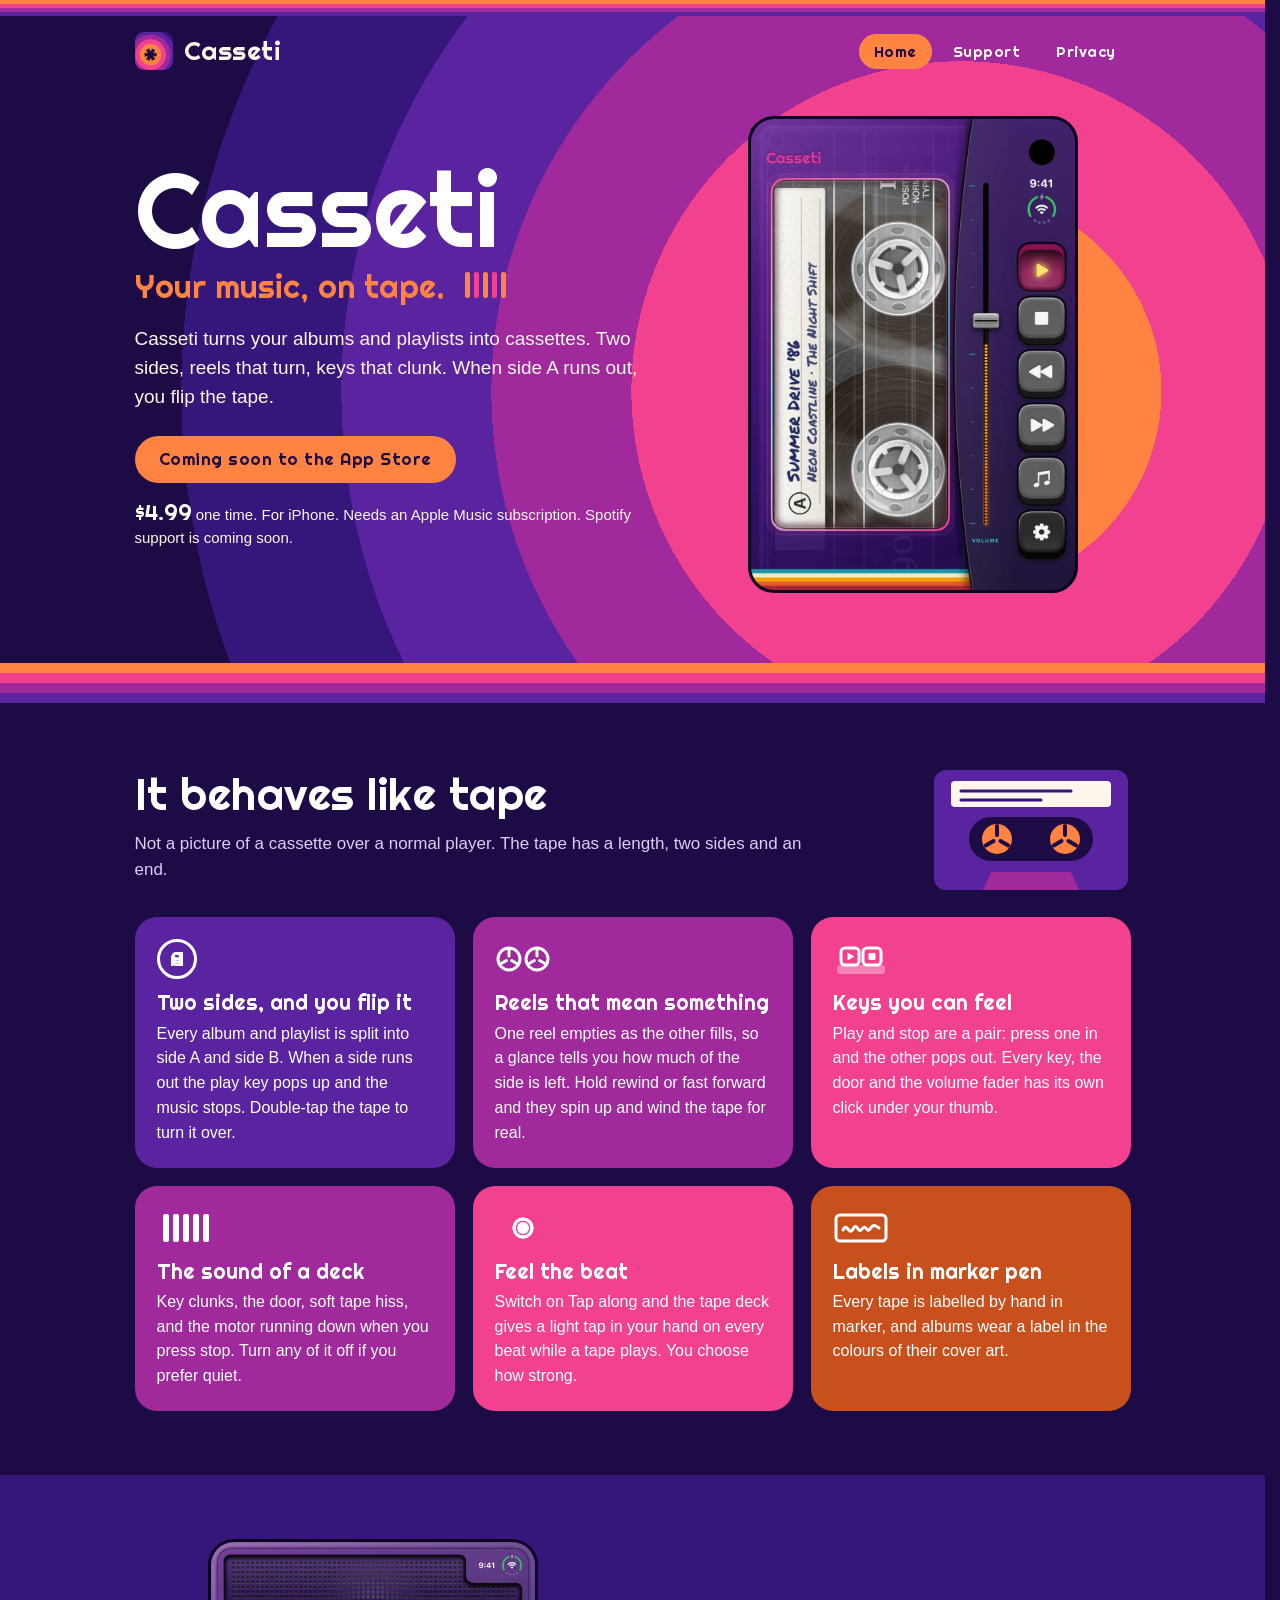
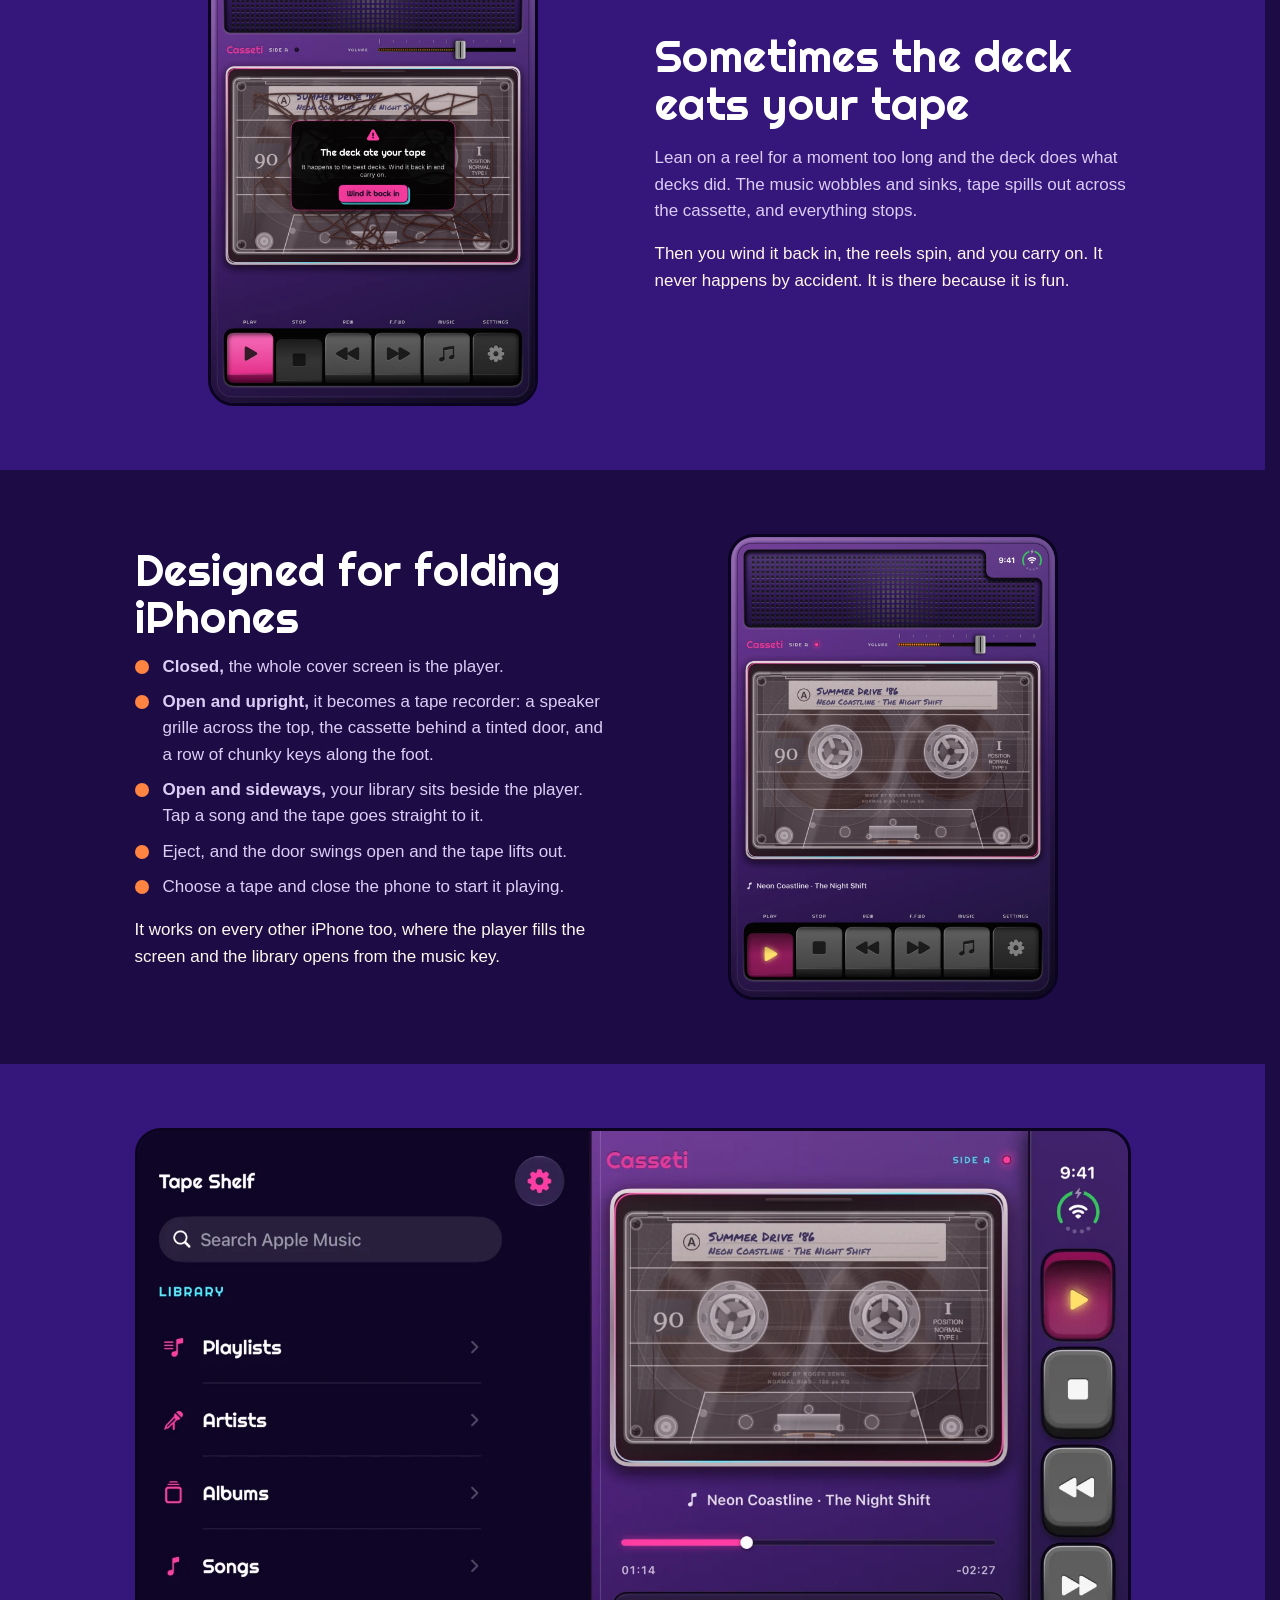
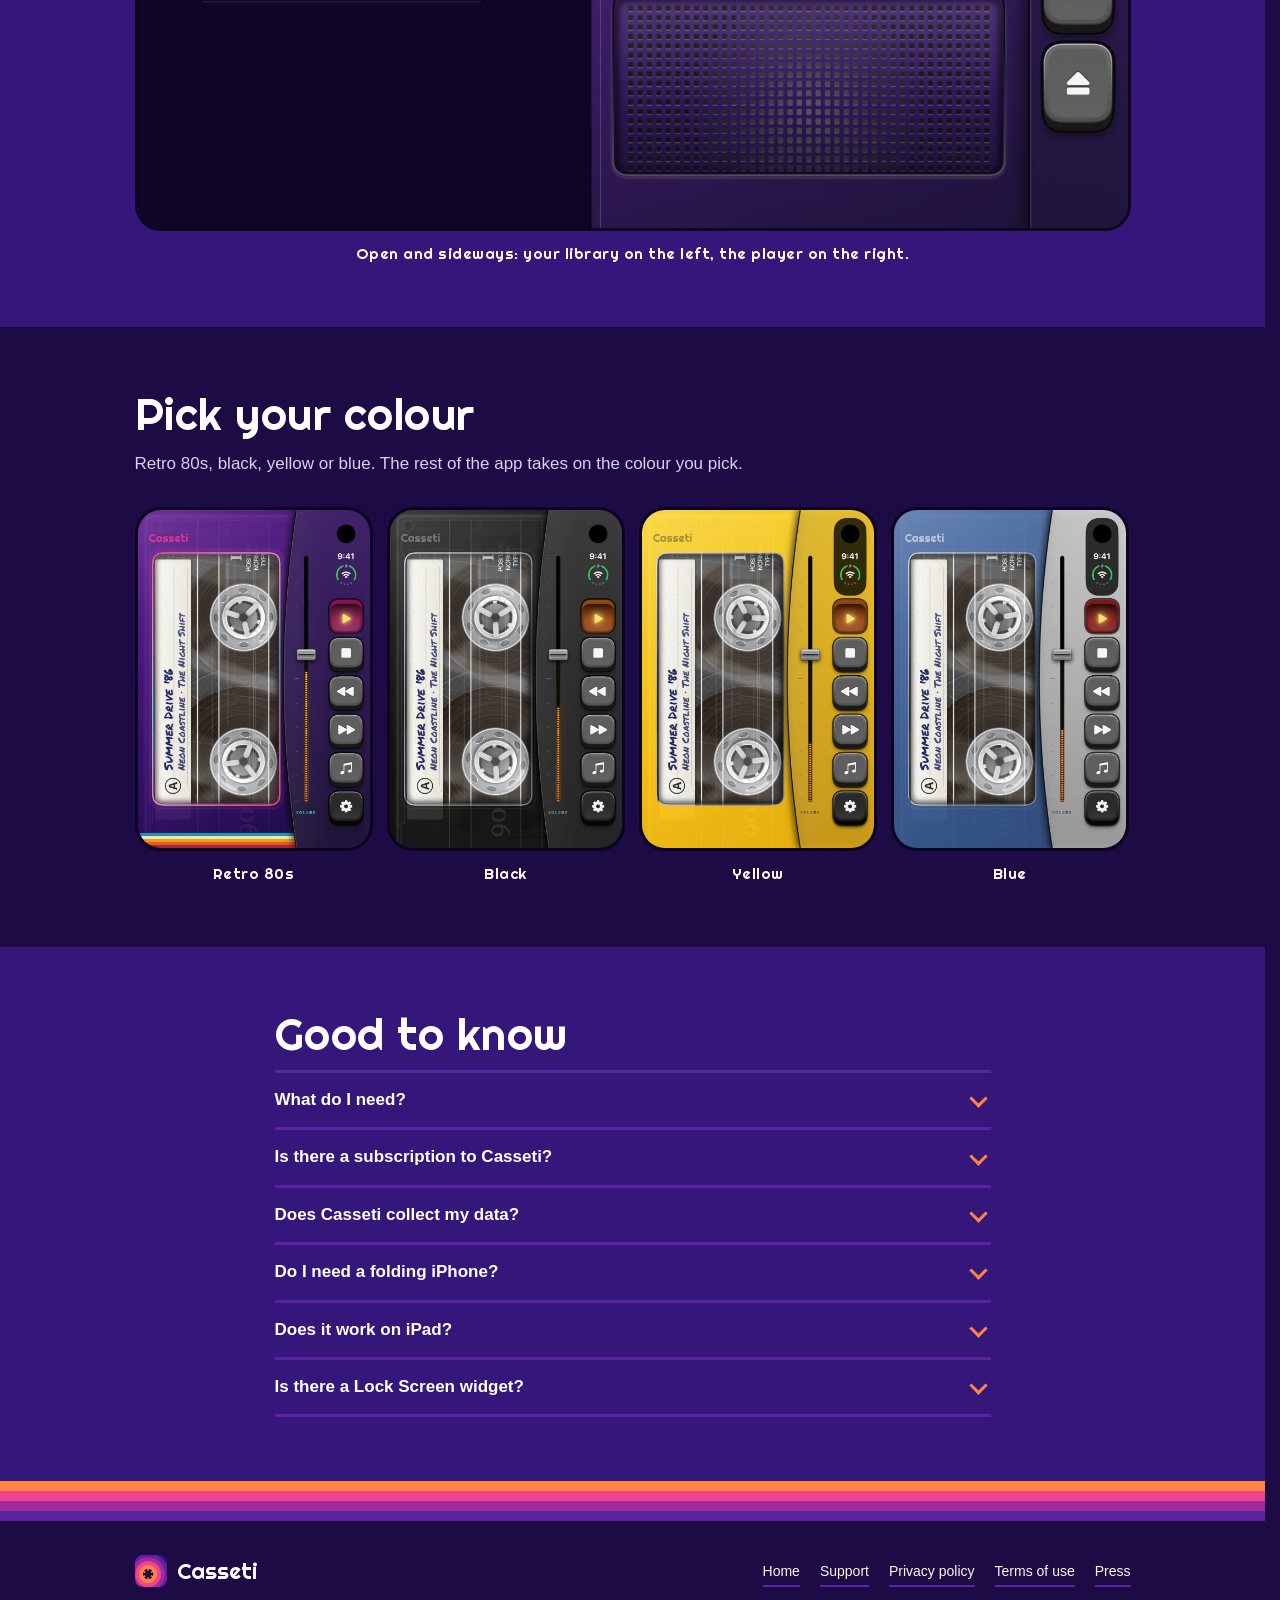
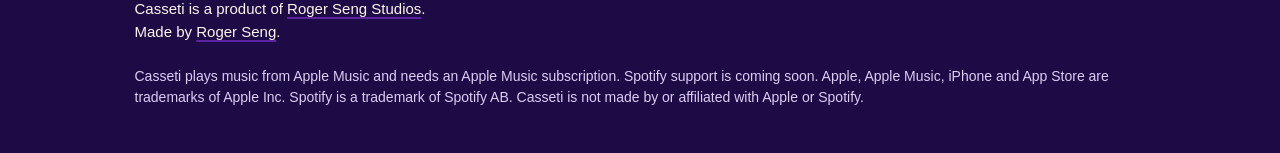
==== commit 66085793: "Website: a clip of the deck running in the hero, a header that stays put; old mockups removed" ====
--- a/website/index.html
+++ b/website/index.html
@@ -28,7 +28,7 @@
 <script type="application/ld+json">
 {"@context":"https://schema.org","@type":"SoftwareApplication","name":"Casseti","operatingSystem":"iOS","applicationCategory":"MusicApplication","description":"Casseti turns your albums and playlists into cassettes. Two sides, real reels, keys that clunk, and a tape recorder when you unfold.","url":"https://casseti.com/","image":"https://casseti.com/images/share.png","offers":{"@type":"Offer","price":"4.99","priceCurrency":"USD"},"author":{"@type":"Person","name":"Roger Seng","url":"https://rogerseng.me"},"publisher":{"@type":"Organization","name":"Roger Seng Studios","url":"https://rogersengstudios.com"}}
 </script>
-<link rel="stylesheet" href="styles.css?v=4">
+<link rel="stylesheet" href="styles.css?v=5">
 </head>
 <body>
 <div class="stripes thin" aria-hidden="true"></div>
@@ -54,7 +54,9 @@
       <span class="price"><b>$4.99</b> one time. For iPhone. Needs an Apple Music subscription. Spotify support is coming soon.</span>
     </div>
     <figure class="shot float">
-      <img src="images/duo-tape-80s.webp" alt="Casseti on the cover screen of a folding iPhone in its retro 80s colours: a cassette with a marker-pen label behind a glowing window, a volume fader, and a column of keys with play pressed in and lit." width="846" height="1231">
+      <video autoplay muted loop playsinline preload="metadata" poster="images/duo-tape-80s.webp" width="846" height="1231" aria-label="Casseti on the cover screen of a folding iPhone in its retro 80s colours: a cassette with a marker-pen label behind a glowing window, a volume fader, and a column of keys with play pressed in and lit.">
+        <source src="images/deck.mp4" type="video/mp4">
+      </video>
     </figure>
   </main>
 </div>
@@ -170,6 +172,6 @@
     <p class="legal">Casseti plays music from Apple Music and needs an Apple Music subscription. Spotify support is coming soon. Apple, Apple Music, iPhone and App Store are trademarks of Apple Inc. Spotify is a trademark of Spotify AB. Casseti is not made by or affiliated with Apple or Spotify.</p>
   </div>
 </footer>
-<script src="site.js?v=3" defer></script>
+<script src="site.js?v=5" defer></script>
 </body>
 </html>
--- a/website/styles.css
+++ b/website/styles.css
@@ -15,7 +15,9 @@
 }
 
 * { box-sizing: border-box; }
-html { -webkit-text-size-adjust: 100%; }
+/* Room for the scrollbar is always kept, so the page does not shift
+   sideways between long pages and short ones. */
+html { -webkit-text-size-adjust: 100%; scrollbar-gutter: stable; }
 
 body {
   margin: 0;
@@ -47,7 +49,7 @@
 
 /* Hero: the icon's rings, spreading out from behind the phone */
 .hero { position: relative; overflow: hidden; background-color: var(--night); background-image: radial-gradient(circle at 76% 58%, var(--orange) 0 200px, var(--pink) 200px 330px, var(--magenta) 330px 470px, var(--violet) 470px 620px, var(--indigo) 620px 780px, var(--night) 780px); }
-.hero .wrap { display: grid; grid-template-columns: 1.1fr 0.9fr; gap: 30px; align-items: center; padding-top: 30px; padding-bottom: 70px; z-index: 2; }
+.hero main.wrap { display: grid; grid-template-columns: 1.1fr 0.9fr; gap: 30px; align-items: center; padding-top: 30px; padding-bottom: 70px; z-index: 2; }
 .hero h1 { margin: 0; font: 400 clamp(54px, 10vw, 104px)/0.95 "Righteous", sans-serif; letter-spacing: 1px; color: #fff; }
 .hero .tag { margin: 10px 0 18px; font: clamp(22px, 3.6vw, 32px)/1.15 "Righteous", sans-serif; color: var(--orange); }
 .hero p.lead { font-size: 19px; margin: 0 0 24px; max-width: 28em; }
@@ -60,7 +62,7 @@
 
 /* Pictures of the app */
 .shot { margin: 0; text-align: center; }
-.shot img { display: block; width: 100%; max-width: 330px; height: auto; margin: 0 auto; border-radius: 26px; border: 3px solid #0b0420; background: #0b0420; }
+.shot img, .shot video { display: block; width: 100%; max-width: 330px; height: auto; margin: 0 auto; border-radius: 26px; border: 3px solid #0b0420; background: #0b0420; }
 .shot.wide img { max-width: 100%; }
 .shot figcaption { margin-top: 14px; font: 15px/1.2 "Righteous", sans-serif; color: var(--text); letter-spacing: 0.5px; }
 
@@ -138,7 +140,7 @@
 @keyframes level { 0%, 100% { transform: scaleY(.25); } 50% { transform: scaleY(1); } }
 
 /* The phone in the hero drifts a little */
-.float img { animation: drift 7s ease-in-out infinite; }
+.float img, .float video { animation: drift 7s ease-in-out infinite; }
 @keyframes drift { 0%, 100% { transform: translateY(0); } 50% { transform: translateY(-9px); } }
 
 /* The cassette beside the heading, reels turning */
@@ -196,8 +198,8 @@
 
 @media (max-width: 760px) {
   .hero { background-image: radial-gradient(circle at 50% 76%, var(--orange) 0 150px, var(--pink) 150px 250px, var(--magenta) 250px 360px, var(--violet) 360px 480px, var(--indigo) 480px 610px, var(--night) 610px); }
-  .hero .wrap, .pair { grid-template-columns: 1fr; }
-  .hero .wrap { padding-bottom: 50px; }
+  .hero main.wrap, .pair { grid-template-columns: 1fr; }
+  .hero main.wrap { padding-bottom: 50px; }
   .grid, .shots { grid-template-columns: 1fr; }
   .tape-art { display: none; }
   footer.site .wrap { flex-direction: column; }
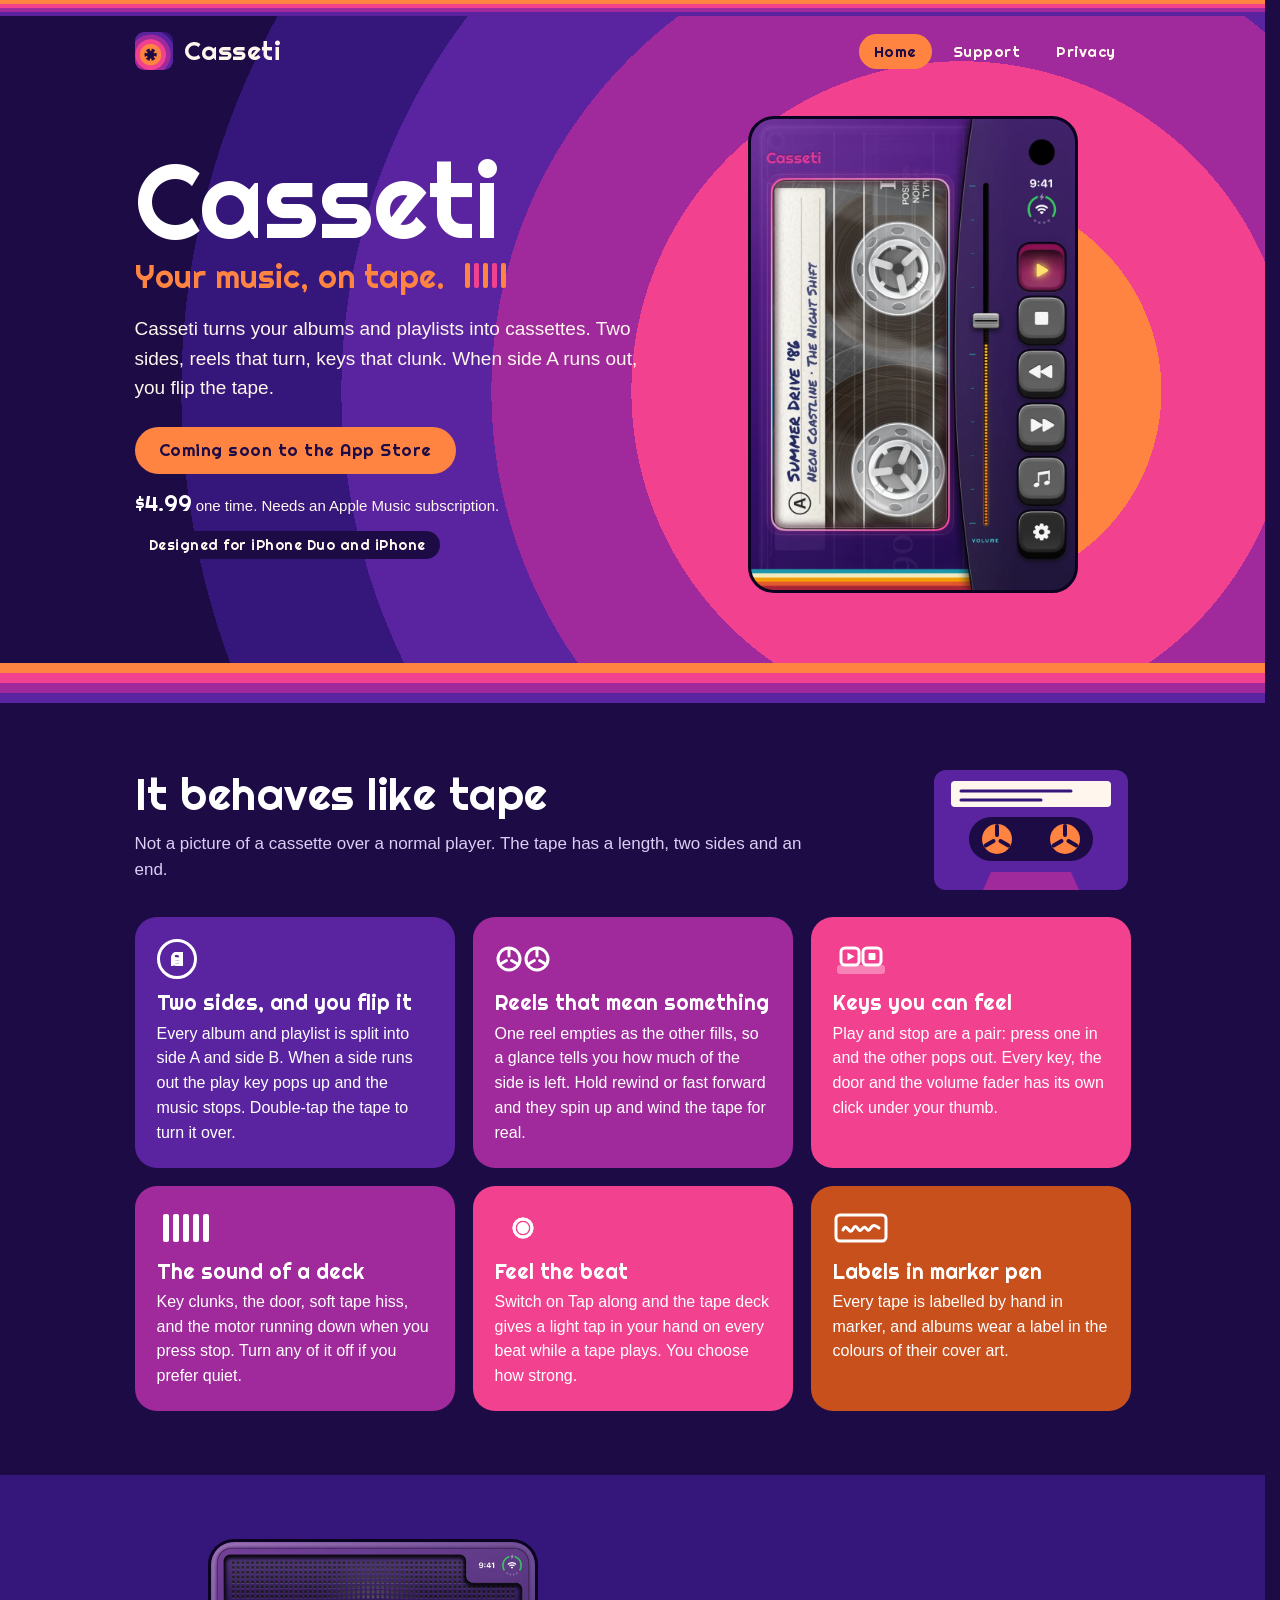
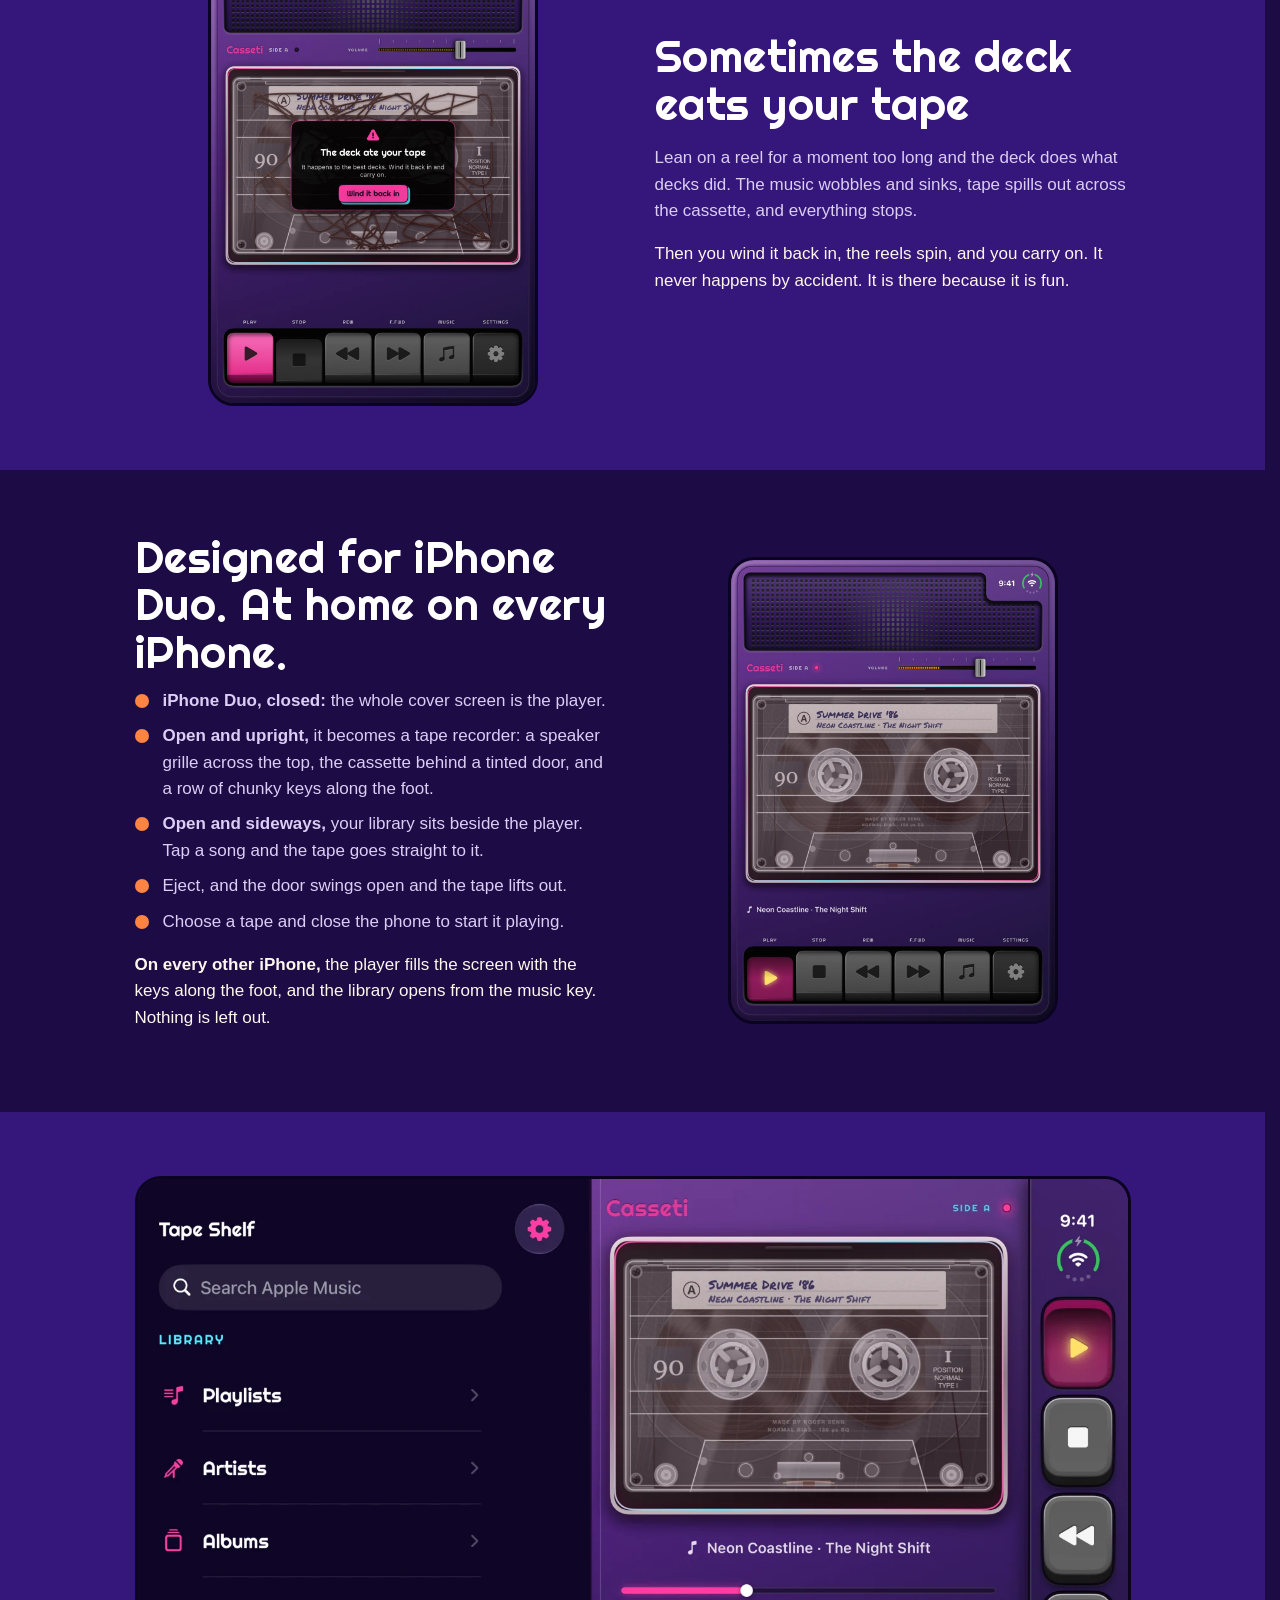
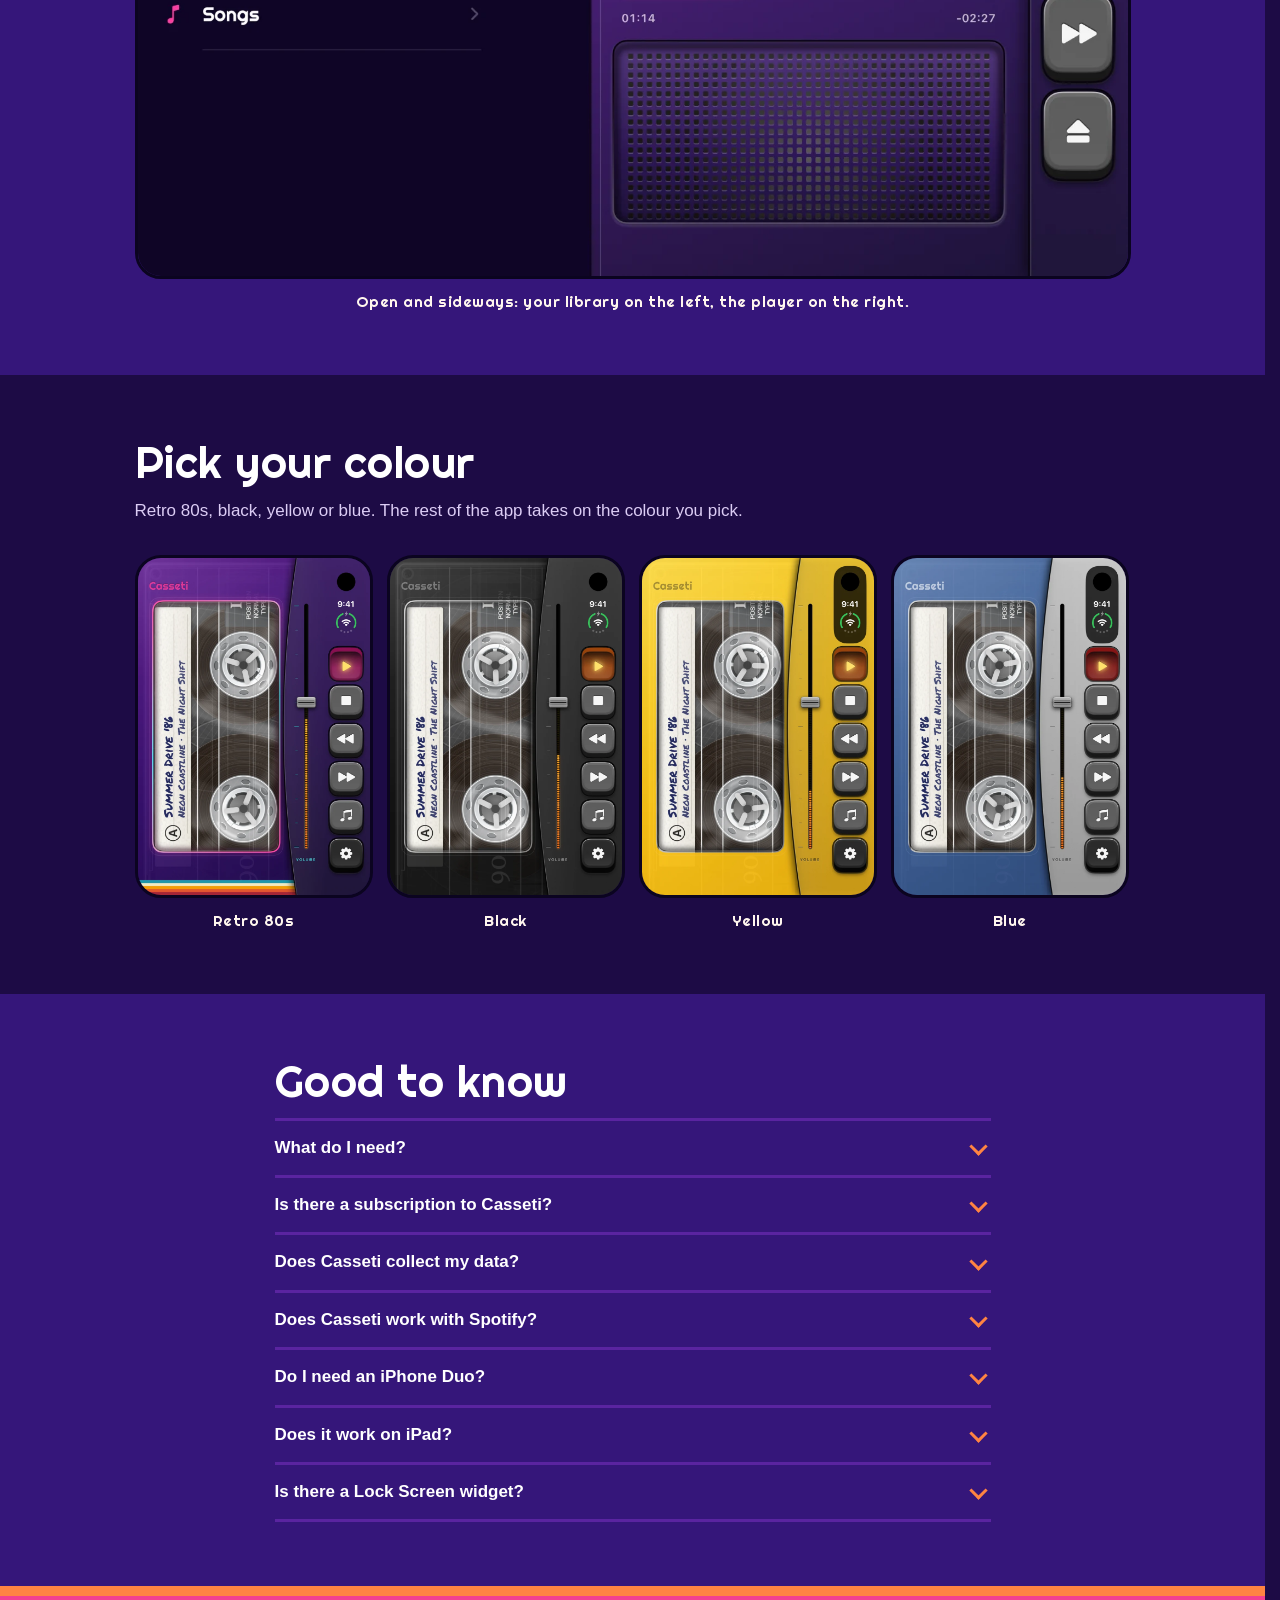
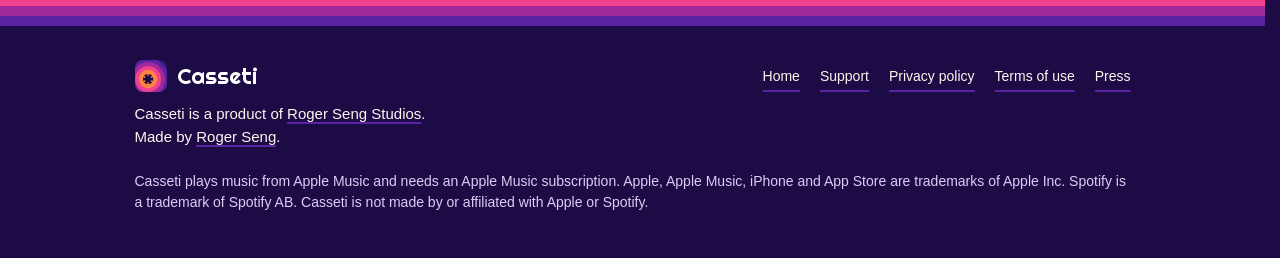
==== commit afa24256: "No Spotify promise; a Spotify answer in the questions; designed for iPhone Duo and iPhone said plain" ====
--- a/website/index.html
+++ b/website/index.html
@@ -4,7 +4,7 @@
 <meta charset="utf-8">
 <meta name="viewport" content="width=device-width, initial-scale=1">
 <title>Casseti: a tape deck for your music</title>
-<meta name="description" content="Casseti turns your albums and playlists into cassettes. Two sides, real reels, keys that clunk, and a tape recorder when you unfold. For iPhone.">
+<meta name="description" content="Casseti turns your albums and playlists into cassettes. Two sides, real reels, keys that clunk. Designed for iPhone Duo and iPhone.">
 <meta name="theme-color" content="#1d0b45">
 <link rel="icon" href="/favicon.ico" sizes="48x48">
 <link rel="icon" type="image/png" sizes="32x32" href="/favicon-32.png">
@@ -15,7 +15,7 @@
 <meta property="og:type" content="website">
 <meta property="og:url" content="https://casseti.com/">
 <meta property="og:title" content="Casseti: a tape deck for your music">
-<meta property="og:description" content="Casseti turns your albums and playlists into cassettes. Two sides, real reels, keys that clunk, and a tape recorder when you unfold. For iPhone.">
+<meta property="og:description" content="Casseti turns your albums and playlists into cassettes. Two sides, real reels, keys that clunk. Designed for iPhone Duo and iPhone.">
 <meta property="og:image" content="https://casseti.com/images/share.png">
 <meta property="og:image:width" content="1200">
 <meta property="og:image:height" content="630">
@@ -23,12 +23,12 @@
 <meta property="og:locale" content="en_US">
 <meta name="twitter:card" content="summary_large_image">
 <meta name="twitter:title" content="Casseti: a tape deck for your music">
-<meta name="twitter:description" content="Casseti turns your albums and playlists into cassettes. Two sides, real reels, keys that clunk, and a tape recorder when you unfold. For iPhone.">
+<meta name="twitter:description" content="Casseti turns your albums and playlists into cassettes. Two sides, real reels, keys that clunk. Designed for iPhone Duo and iPhone.">
 <meta name="twitter:image" content="https://casseti.com/images/share.png">
 <script type="application/ld+json">
-{"@context":"https://schema.org","@type":"SoftwareApplication","name":"Casseti","operatingSystem":"iOS","applicationCategory":"MusicApplication","description":"Casseti turns your albums and playlists into cassettes. Two sides, real reels, keys that clunk, and a tape recorder when you unfold.","url":"https://casseti.com/","image":"https://casseti.com/images/share.png","offers":{"@type":"Offer","price":"4.99","priceCurrency":"USD"},"author":{"@type":"Person","name":"Roger Seng","url":"https://rogerseng.me"},"publisher":{"@type":"Organization","name":"Roger Seng Studios","url":"https://rogersengstudios.com"}}
+{"@context":"https://schema.org","@type":"SoftwareApplication","name":"Casseti","operatingSystem":"iOS","applicationCategory":"MusicApplication","description":"Casseti turns your albums and playlists into cassettes. Two sides, real reels, keys that clunk. Designed for iPhone Duo and iPhone.","url":"https://casseti.com/","image":"https://casseti.com/images/share.png","offers":{"@type":"Offer","price":"4.99","priceCurrency":"USD"},"author":{"@type":"Person","name":"Roger Seng","url":"https://rogerseng.me"},"publisher":{"@type":"Organization","name":"Roger Seng Studios","url":"https://rogersengstudios.com"}}
 </script>
-<link rel="stylesheet" href="styles.css?v=5">
+<link rel="stylesheet" href="styles.css?v=6">
 </head>
 <body>
 <div class="stripes thin" aria-hidden="true"></div>
@@ -51,7 +51,8 @@
       <p class="lead">Casseti turns your albums and playlists into cassettes. Two sides, reels that turn, keys that clunk. When side A runs out, you flip the tape.</p>
       <!-- When the app is live, replace this with Apple's official "Download on the App Store" badge, linked to the app's page. -->
       <span class="button soon">Coming soon to the App Store</span>
-      <span class="price"><b>$4.99</b> one time. For iPhone. Needs an Apple Music subscription. Spotify support is coming soon.</span>
+      <span class="price"><b>$4.99</b> one time. Needs an Apple Music subscription.</span>
+      <span class="made-for">Designed for iPhone Duo and iPhone</span>
     </div>
     <figure class="shot float">
       <video autoplay muted loop playsinline preload="metadata" poster="images/duo-tape-80s.webp" width="846" height="1231" aria-label="Casseti on the cover screen of a folding iPhone in its retro 80s colours: a cassette with a marker-pen label behind a glowing window, a volume fader, and a column of keys with play pressed in and lit.">
@@ -106,15 +107,15 @@
 <section>
   <div class="wrap pair">
     <div>
-      <h2>Designed for folding iPhones</h2>
+      <h2>Designed for iPhone Duo. At home on every iPhone.</h2>
       <ul>
-        <li><b>Closed,</b> the whole cover screen is the player.</li>
+        <li><b>iPhone Duo, closed:</b> the whole cover screen is the player.</li>
         <li><b>Open and upright,</b> it becomes a tape recorder: a speaker grille across the top, the cassette behind a tinted door, and a row of chunky keys along the foot.</li>
         <li><b>Open and sideways,</b> your library sits beside the player. Tap a song and the tape goes straight to it.</li>
         <li>Eject, and the door swings open and the tape lifts out.</li>
         <li>Choose a tape and close the phone to start it playing.</li>
       </ul>
-      <p>It works on every other iPhone too, where the player fills the screen and the library opens from the music key.</p>
+      <p><b>On every other iPhone,</b> the player fills the screen with the keys along the foot, and the library opens from the music key. Nothing is left out.</p>
     </div>
     <figure class="shot reveal">
       <img src="images/duo-upright.webp" alt="Casseti on an open folding iPhone held upright: a tape recorder with a speaker grille across the top, a cassette behind a tinted door, and six keys along the foot labelled play, stop, rewind, fast forward, music and settings." width="1100" height="1564" loading="lazy">
@@ -147,10 +148,11 @@
 <section class="alt">
   <div class="wrap narrow">
     <h2>Good to know</h2>
-    <details><summary>What do I need?</summary><p>An iPhone and an Apple Music subscription. Spotify support is coming soon. Casseti plays music from your Apple Music library and from the Apple Music catalogue, which you can browse and search inside the app.</p></details>
+    <details><summary>What do I need?</summary><p>An iPhone and an Apple Music subscription. Casseti plays music from your Apple Music library and from the Apple Music catalogue, which you can browse and search inside the app.</p></details>
     <details><summary>Is there a subscription to Casseti?</summary><p>No. Casseti is a one time purchase of $4.99. There are no adverts and no purchases inside the app. Apple Music is a separate subscription from Apple.</p></details>
     <details><summary>Does Casseti collect my data?</summary><p>No. There are no accounts, no tracking and no analytics. See the <a href="privacy.html">privacy policy</a>.</p></details>
-    <details><summary>Do I need a folding iPhone?</summary><p>No. Casseti is designed around the closed and open screens of a folding iPhone, and it works on every other iPhone as well. The tape recorder is what you get when a folding one is opened.</p></details>
+    <details><summary>Does Casseti work with Spotify?</summary><p>Not at the moment. Casseti plays music from Apple Music. Spotify's rules for developers limit apps that play its music in ways that do not fit a paid app like Casseti, so there is no Spotify support for now. If that changes, it will be announced here.</p></details>
+    <details><summary>Do I need an iPhone Duo?</summary><p>No. Casseti is designed for iPhone Duo and for iPhone. On iPhone Duo it uses both the closed and the open screen, and it works fully on every other iPhone as well. The tape recorder is what you get when a folding one is opened.</p></details>
     <details><summary>Does it work on iPad?</summary><p>Not at the moment. Casseti is for iPhone.</p></details>
     <details><summary>Is there a Lock Screen widget?</summary><p>No. Casseti uses the iPhone's own playback controls on the Lock Screen.</p></details>
   </div>
@@ -169,7 +171,7 @@
       <a href="terms.html">Terms of use</a>
       <a href="press.html">Press</a>
     </nav>
-    <p class="legal">Casseti plays music from Apple Music and needs an Apple Music subscription. Spotify support is coming soon. Apple, Apple Music, iPhone and App Store are trademarks of Apple Inc. Spotify is a trademark of Spotify AB. Casseti is not made by or affiliated with Apple or Spotify.</p>
+    <p class="legal">Casseti plays music from Apple Music and needs an Apple Music subscription. Apple, Apple Music, iPhone and App Store are trademarks of Apple Inc. Spotify is a trademark of Spotify AB. Casseti is not made by or affiliated with Apple or Spotify.</p>
   </div>
 </footer>
 <script src="site.js?v=5" defer></script>
--- a/website/styles.css
+++ b/website/styles.css
@@ -58,6 +58,7 @@
 .button.soon { cursor: default; }
 a.button:hover { background: #fff; color: var(--night); }
 .price { display: block; margin-top: 18px; font-size: 15px; }
+.made-for { display: inline-block; margin-top: 14px; padding: 7px 14px; border-radius: 999px; background: var(--night); color: var(--text); font: 14px/1 "Righteous", sans-serif; letter-spacing: 0.5px; }
 .price b { color: #fff; font: 22px/1 "Righteous", sans-serif; }
 
 /* Pictures of the app */
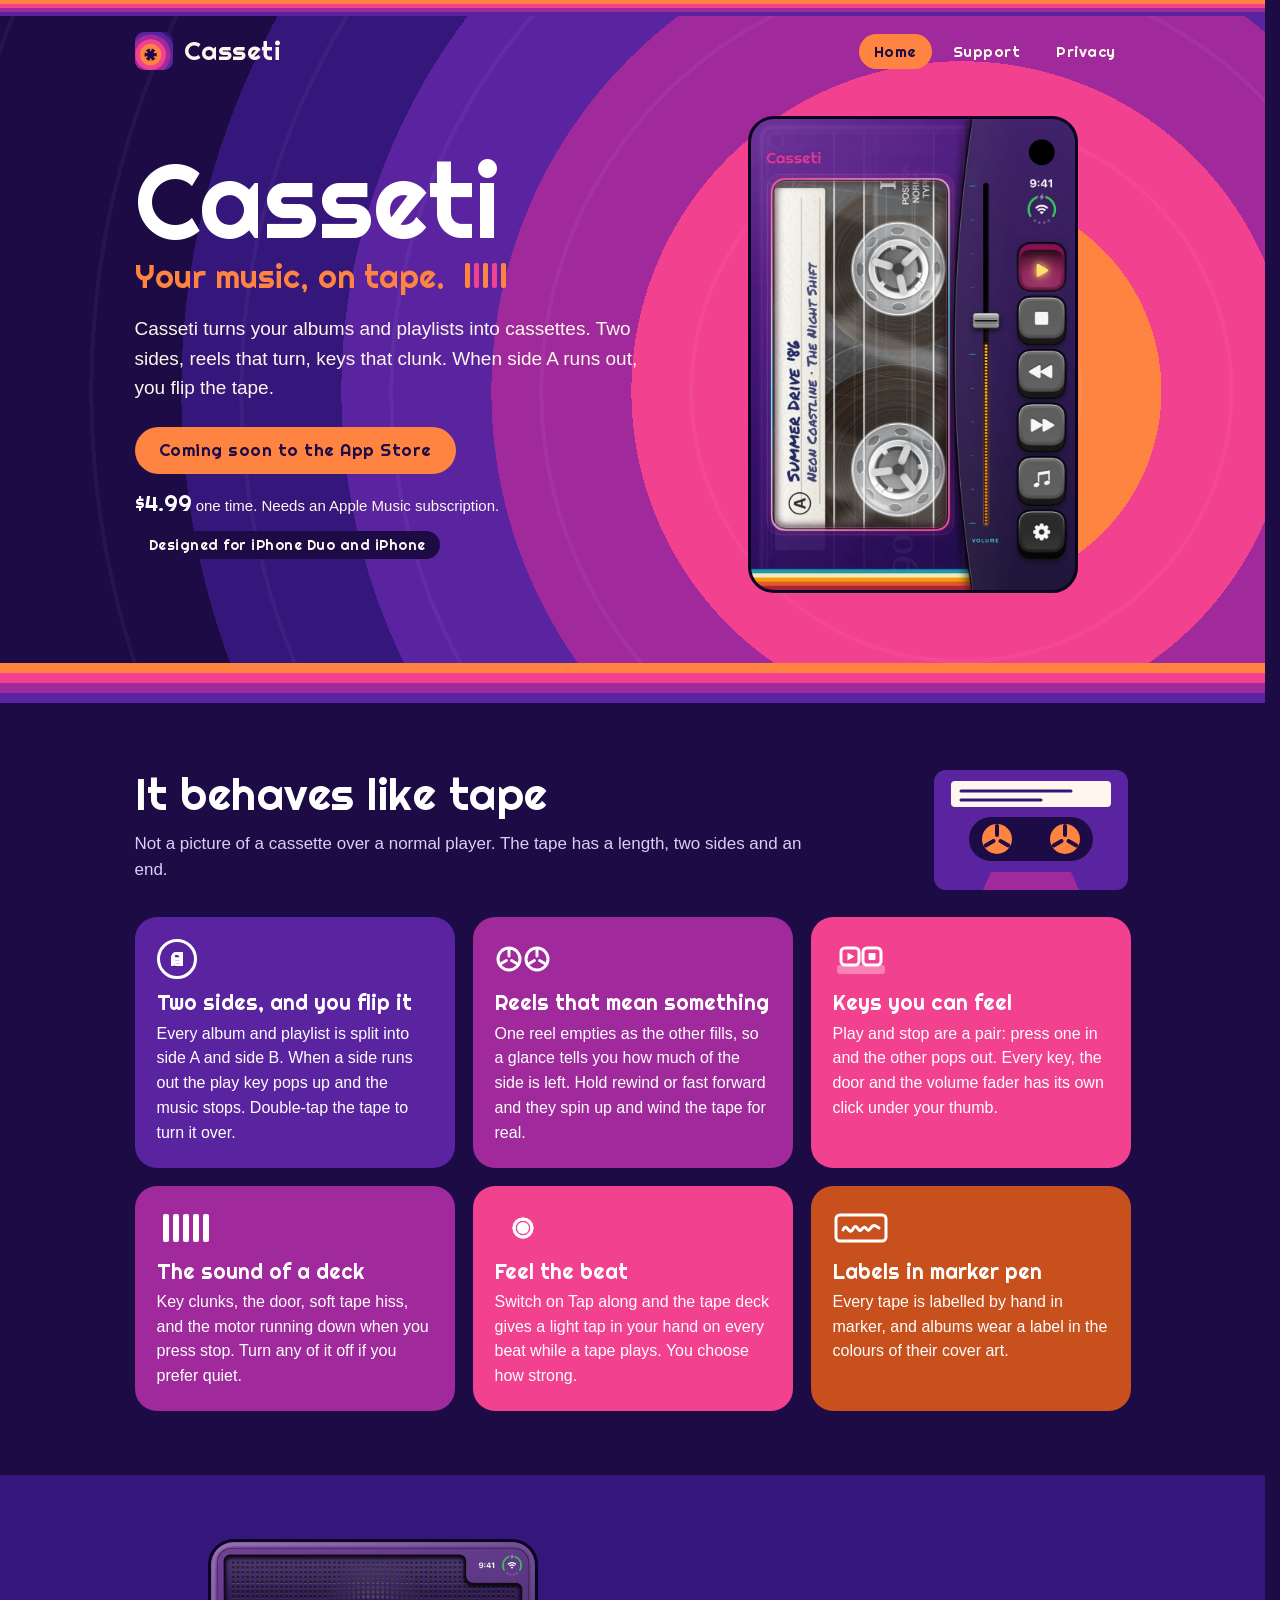
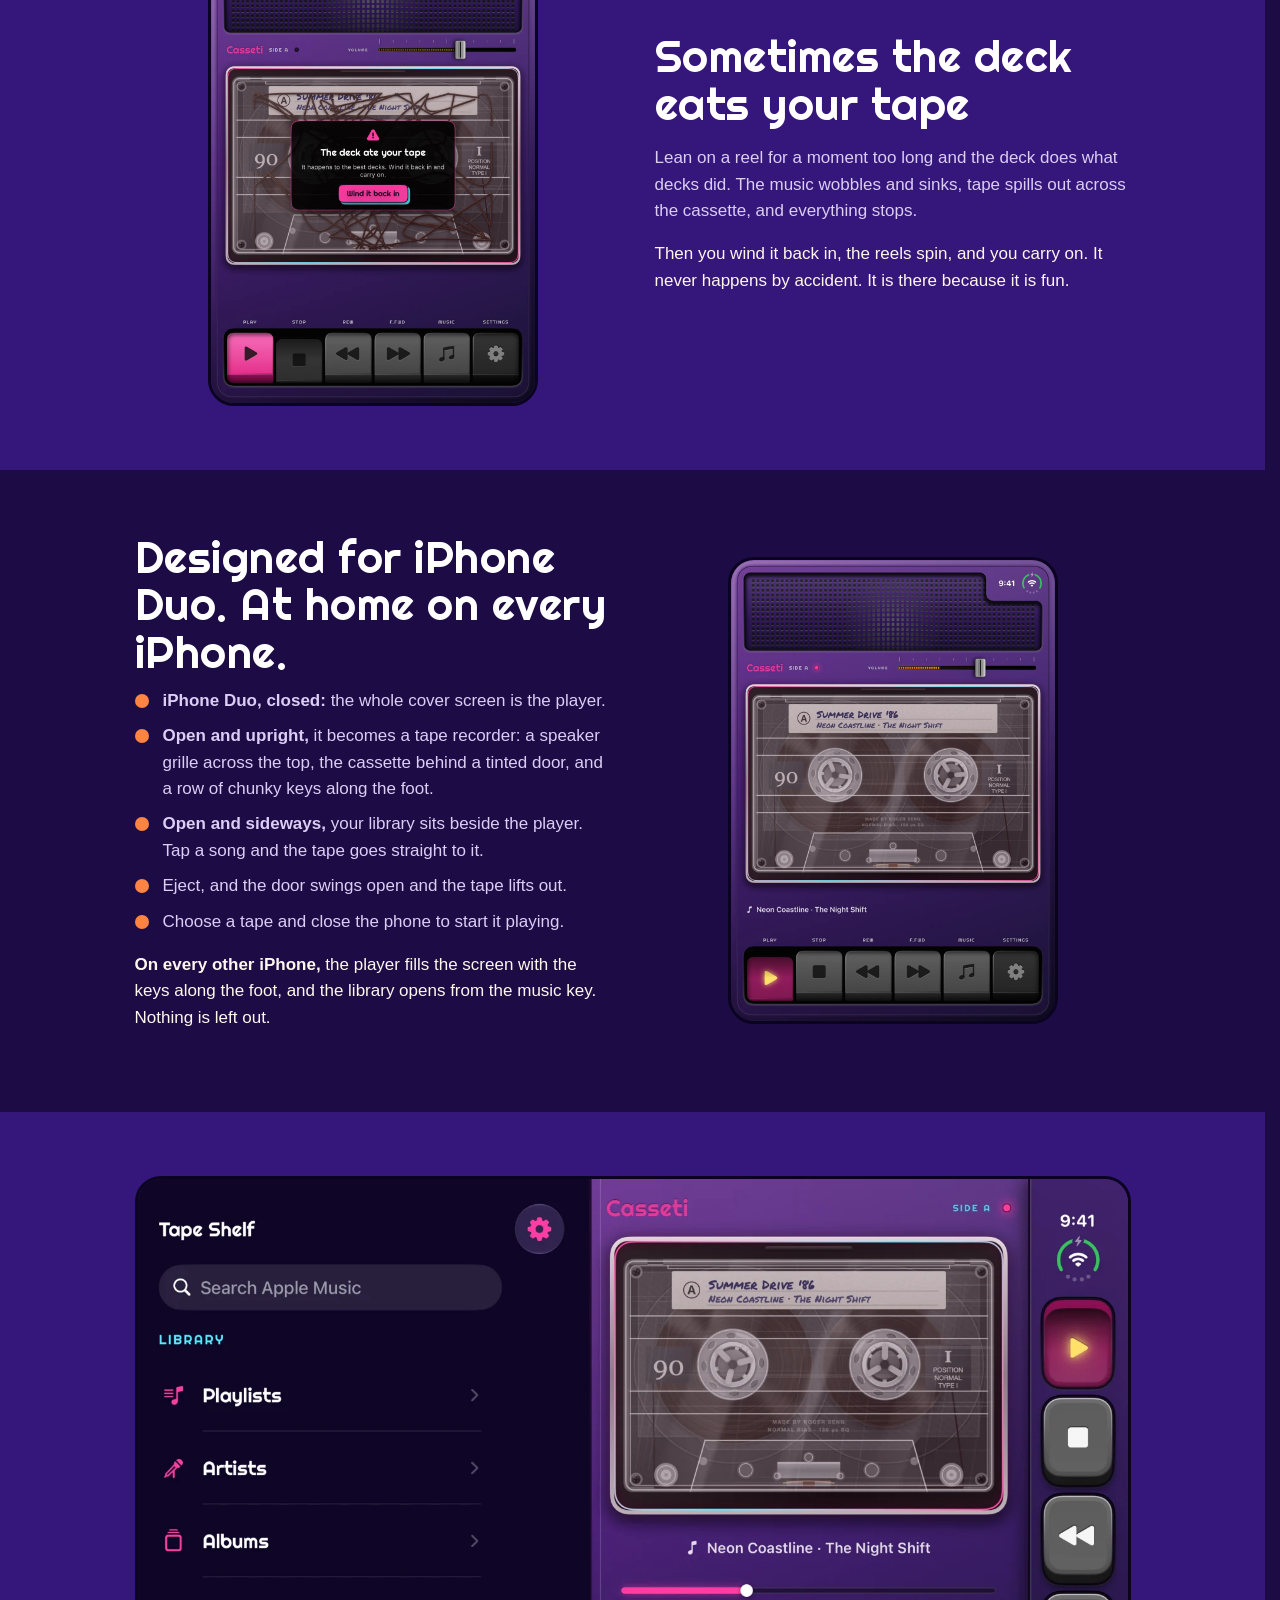
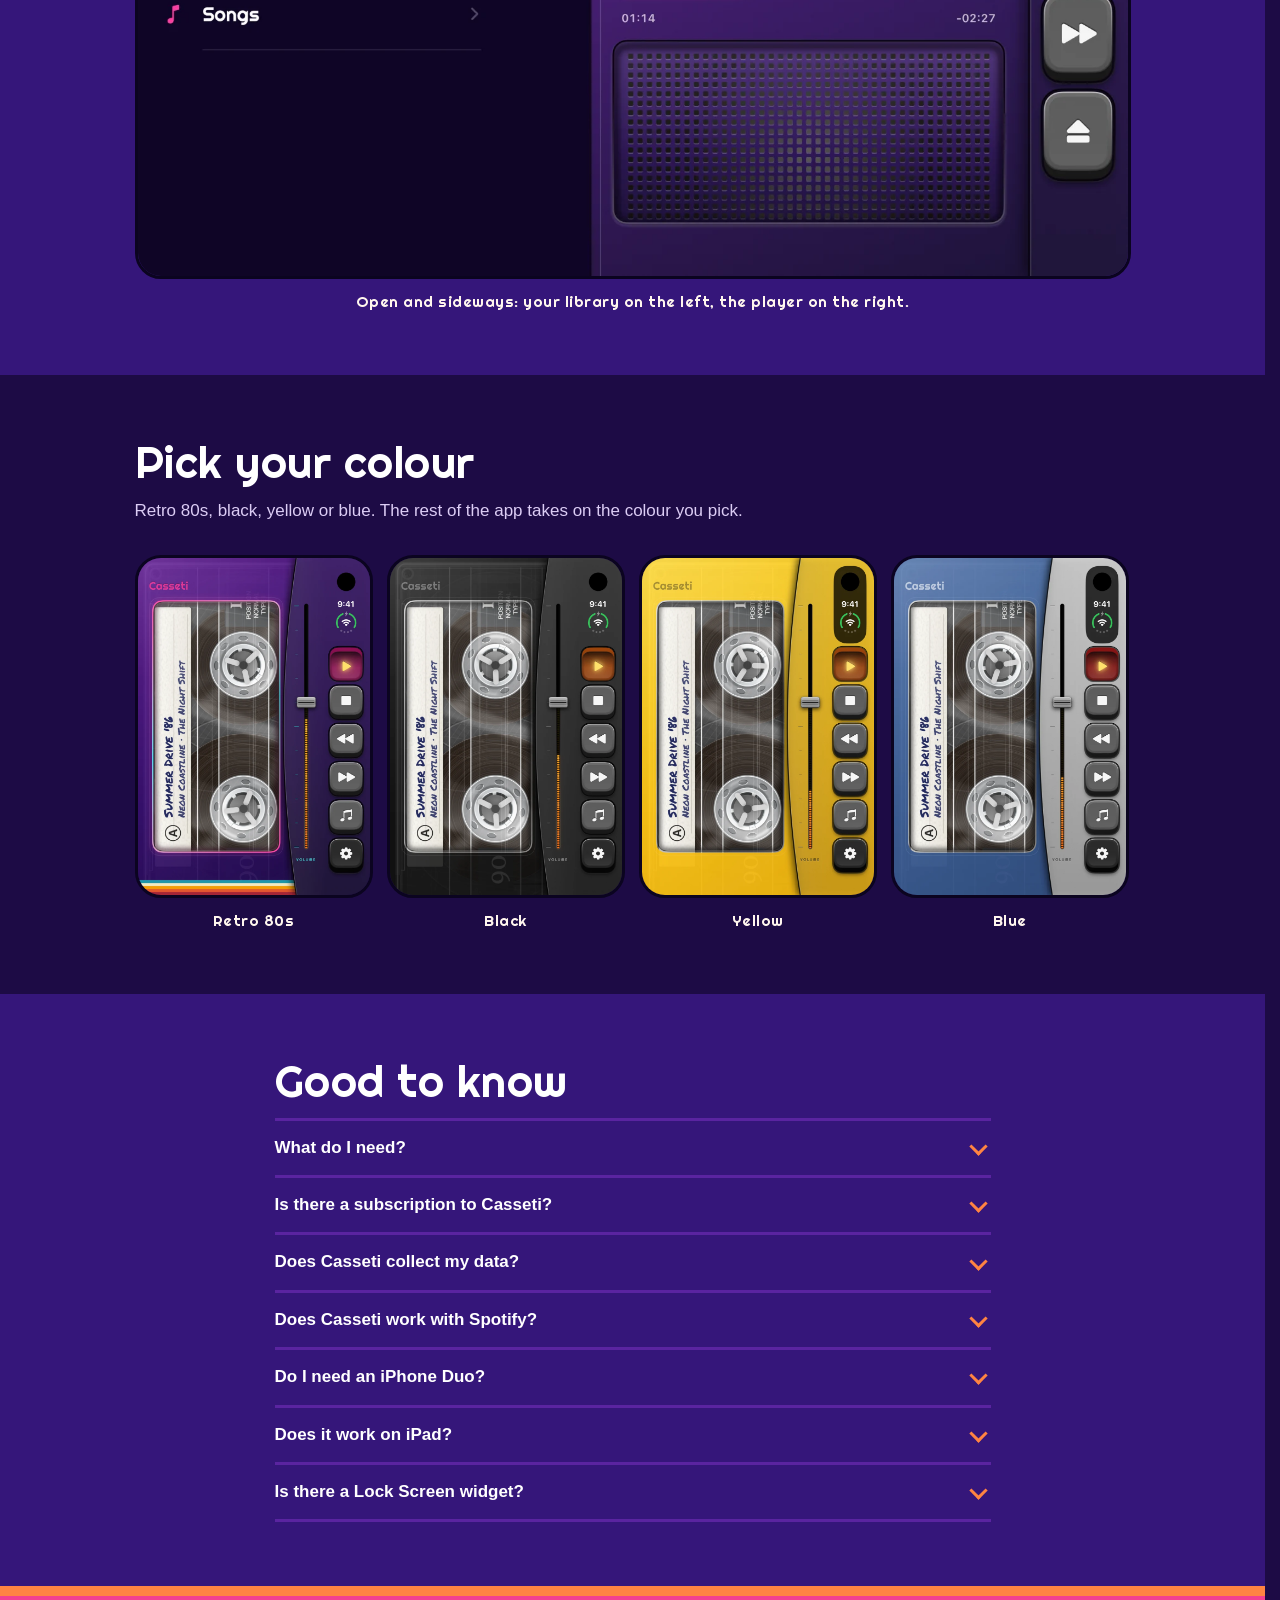
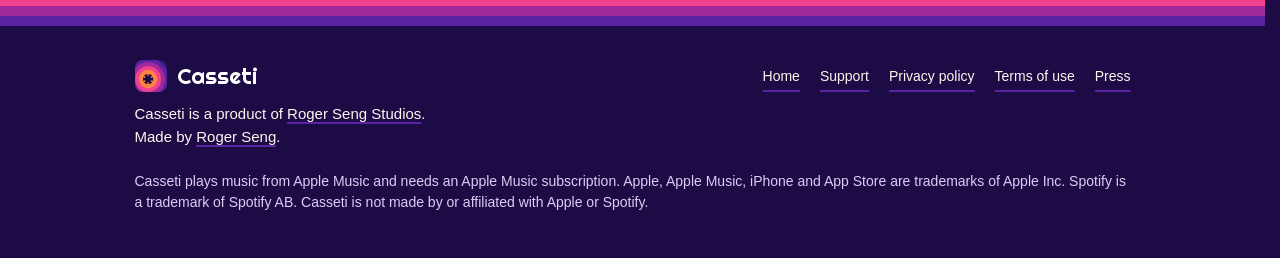
==== commit f28fd275: "Website hero: rings that breathe, no bounce, and the clip of the deck always plays" ====
--- a/website/index.html
+++ b/website/index.html
@@ -28,7 +28,7 @@
 <script type="application/ld+json">
 {"@context":"https://schema.org","@type":"SoftwareApplication","name":"Casseti","operatingSystem":"iOS","applicationCategory":"MusicApplication","description":"Casseti turns your albums and playlists into cassettes. Two sides, real reels, keys that clunk. Designed for iPhone Duo and iPhone.","url":"https://casseti.com/","image":"https://casseti.com/images/share.png","offers":{"@type":"Offer","price":"4.99","priceCurrency":"USD"},"author":{"@type":"Person","name":"Roger Seng","url":"https://rogerseng.me"},"publisher":{"@type":"Organization","name":"Roger Seng Studios","url":"https://rogersengstudios.com"}}
 </script>
-<link rel="stylesheet" href="styles.css?v=6">
+<link rel="stylesheet" href="styles.css?v=7">
 </head>
 <body>
 <div class="stripes thin" aria-hidden="true"></div>
@@ -174,6 +174,6 @@
     <p class="legal">Casseti plays music from Apple Music and needs an Apple Music subscription. Apple, Apple Music, iPhone and App Store are trademarks of Apple Inc. Spotify is a trademark of Spotify AB. Casseti is not made by or affiliated with Apple or Spotify.</p>
   </div>
 </footer>
-<script src="site.js?v=5" defer></script>
+<script src="site.js?v=7" defer></script>
 </body>
 </html>
--- a/website/styles.css
+++ b/website/styles.css
@@ -48,7 +48,15 @@
 header.site nav a[aria-current="page"] { background: var(--orange); color: var(--night); }
 
 /* Hero: the icon's rings, spreading out from behind the phone */
-.hero { position: relative; overflow: hidden; background-color: var(--night); background-image: radial-gradient(circle at 76% 58%, var(--orange) 0 200px, var(--pink) 200px 330px, var(--magenta) 330px 470px, var(--violet) 470px 620px, var(--indigo) 620px 780px, var(--night) 780px); }
+.hero { position: relative; overflow: hidden; background-color: var(--night); --cx: 76%; --cy: 58%; }
+/* The rings sit on a layer of their own so they can breathe: they swell
+   a little and settle, from the middle of the phone outward. */
+.hero::before { content: ""; position: absolute; inset: 0; z-index: 0; transform-origin: var(--cx) var(--cy); animation: rings 9s ease-in-out infinite alternate;
+  background-image: radial-gradient(circle at var(--cx) var(--cy), var(--orange) 0 200px, var(--pink) 200px 330px, var(--magenta) 330px 470px, var(--violet) 470px 620px, var(--indigo) 620px 780px, var(--night) 780px); }
+/* A second, fainter set drifts the other way, so the bands seem to turn. */
+.hero::after { content: ""; position: absolute; inset: 0; z-index: 0; transform-origin: var(--cx) var(--cy); opacity: .35; mix-blend-mode: screen; animation: rings 13s ease-in-out infinite alternate-reverse;
+  background-image: repeating-radial-gradient(circle at var(--cx) var(--cy), transparent 0 118px, rgba(255,255,255,.10) 118px 122px, transparent 122px 150px); }
+@keyframes rings { from { transform: scale(1); } to { transform: scale(1.09); } }
 .hero main.wrap { display: grid; grid-template-columns: 1.1fr 0.9fr; gap: 30px; align-items: center; padding-top: 30px; padding-bottom: 70px; z-index: 2; }
 .hero h1 { margin: 0; font: 400 clamp(54px, 10vw, 104px)/0.95 "Righteous", sans-serif; letter-spacing: 1px; color: #fff; }
 .hero .tag { margin: 10px 0 18px; font: clamp(22px, 3.6vw, 32px)/1.15 "Righteous", sans-serif; color: var(--orange); }
@@ -139,10 +147,6 @@
 .levels i:nth-child(4) { animation-delay: -.9s; background: var(--pink); }
 .levels i:nth-child(5) { animation-delay: -.45s; }
 @keyframes level { 0%, 100% { transform: scaleY(.25); } 50% { transform: scaleY(1); } }
-
-/* The phone in the hero drifts a little */
-.float img, .float video { animation: drift 7s ease-in-out infinite; }
-@keyframes drift { 0%, 100% { transform: translateY(0); } 50% { transform: translateY(-9px); } }
 
 /* The cassette beside the heading, reels turning */
 .heading { display: flex; align-items: center; gap: 30px; justify-content: space-between; }
@@ -198,7 +202,8 @@
 }
 
 @media (max-width: 760px) {
-  .hero { background-image: radial-gradient(circle at 50% 76%, var(--orange) 0 150px, var(--pink) 150px 250px, var(--magenta) 250px 360px, var(--violet) 360px 480px, var(--indigo) 480px 610px, var(--night) 610px); }
+  .hero { --cx: 50%; --cy: 76%; }
+  .hero::before { background-image: radial-gradient(circle at var(--cx) var(--cy), var(--orange) 0 150px, var(--pink) 150px 250px, var(--magenta) 250px 360px, var(--violet) 360px 480px, var(--indigo) 480px 610px, var(--night) 610px); }
   .hero main.wrap, .pair { grid-template-columns: 1fr; }
   .hero main.wrap { padding-bottom: 50px; }
   .grid, .shots { grid-template-columns: 1fr; }
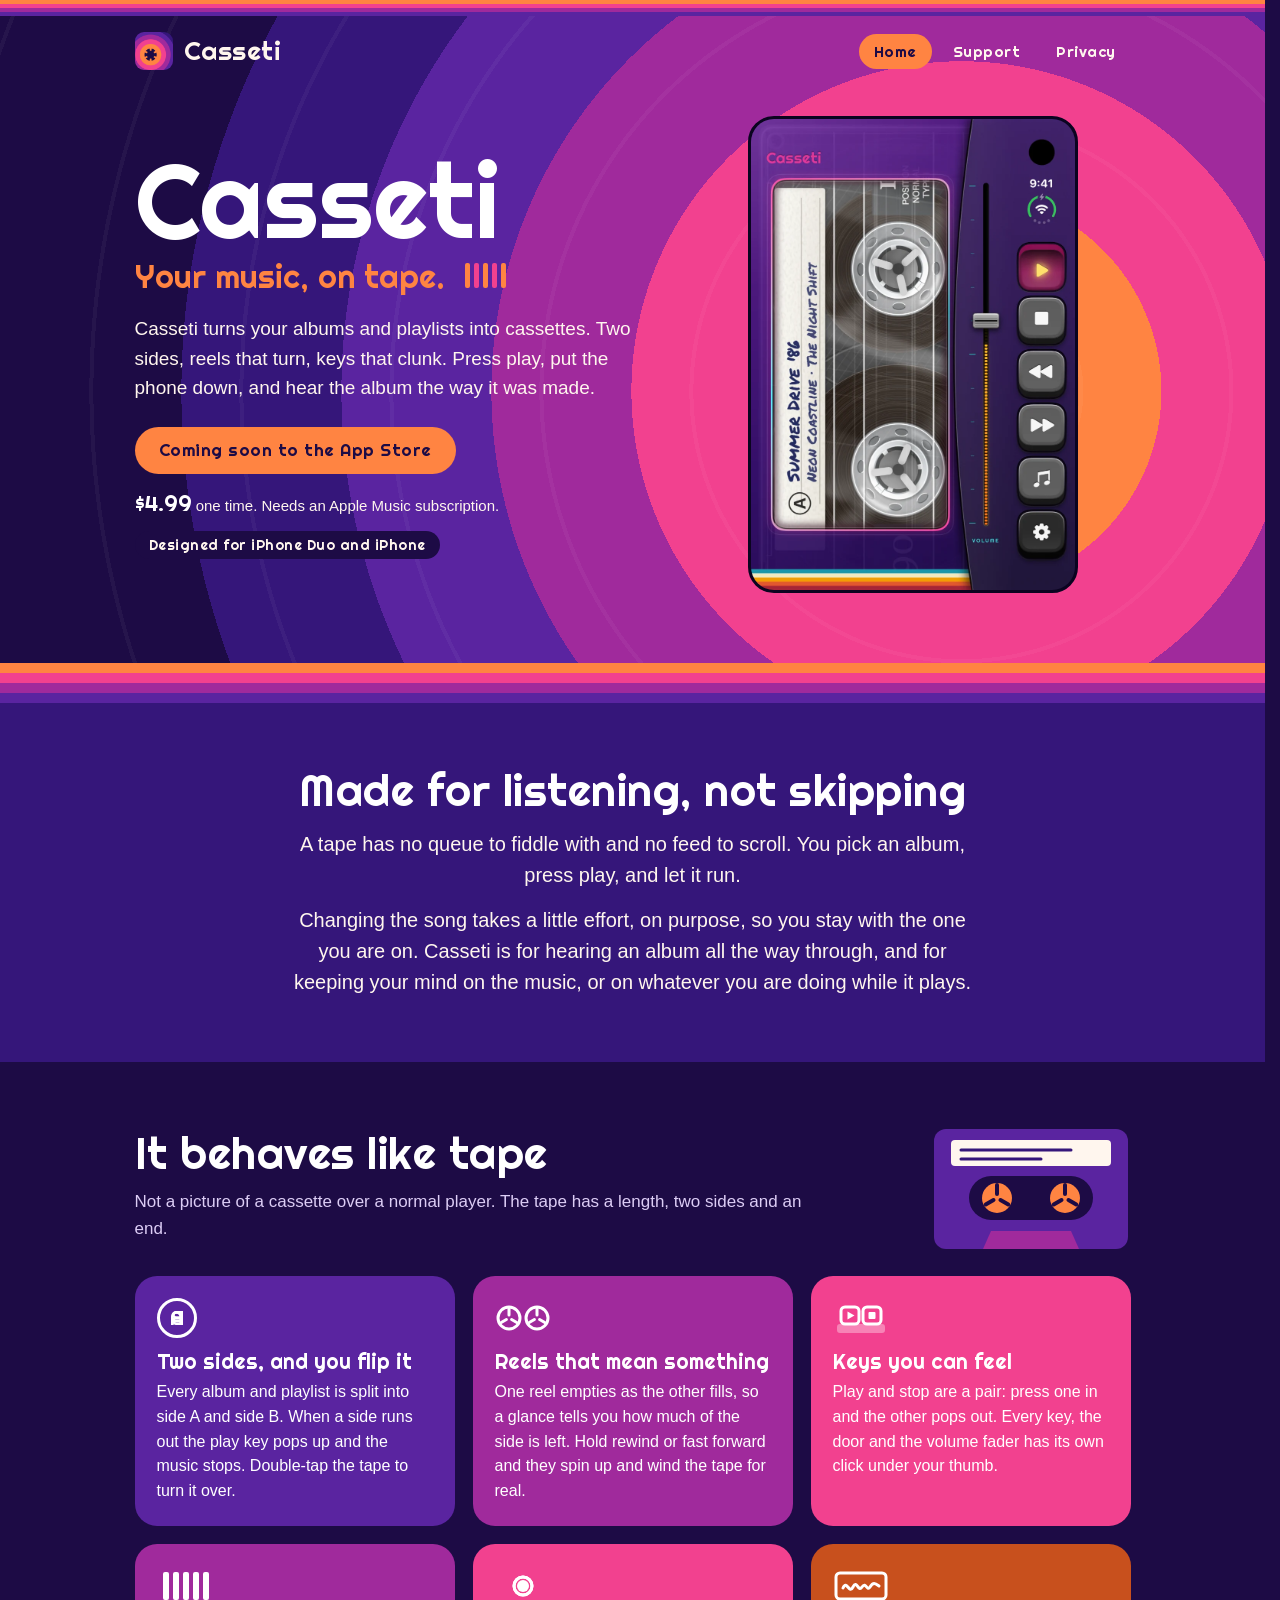
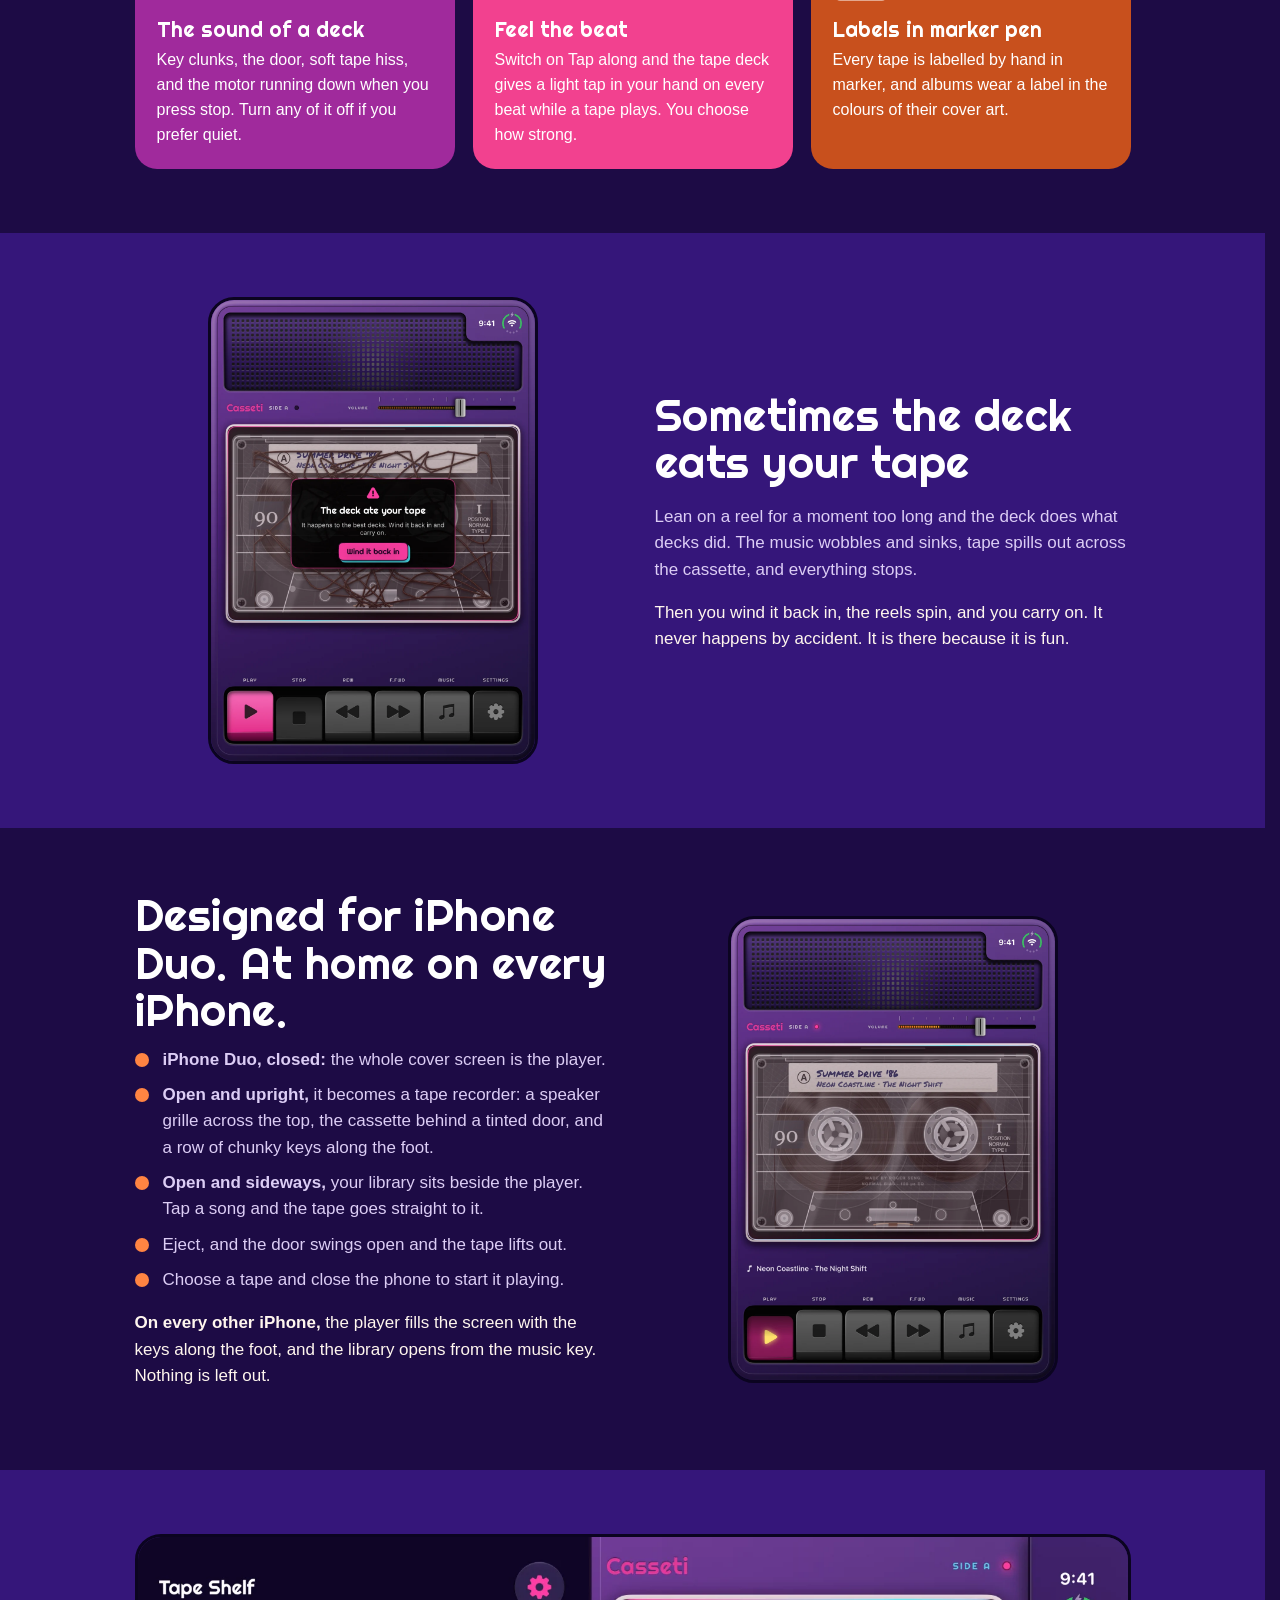
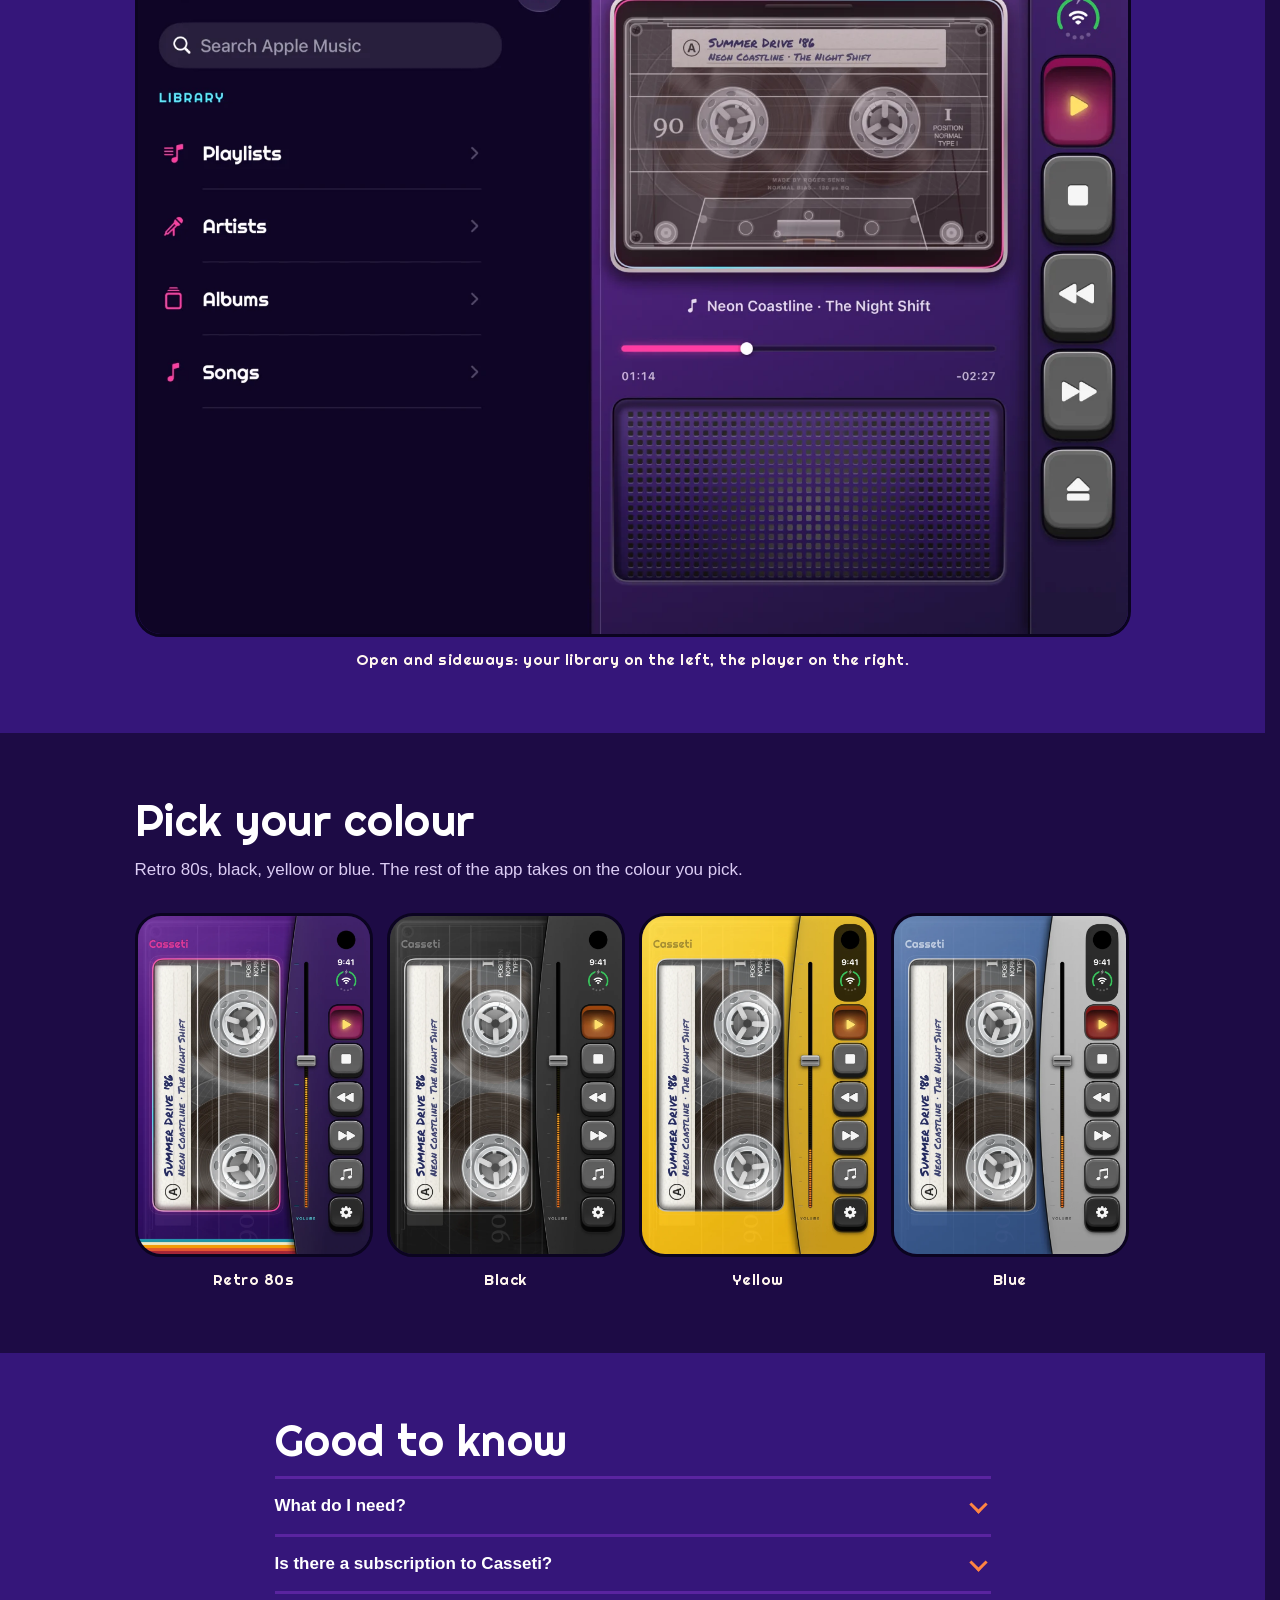
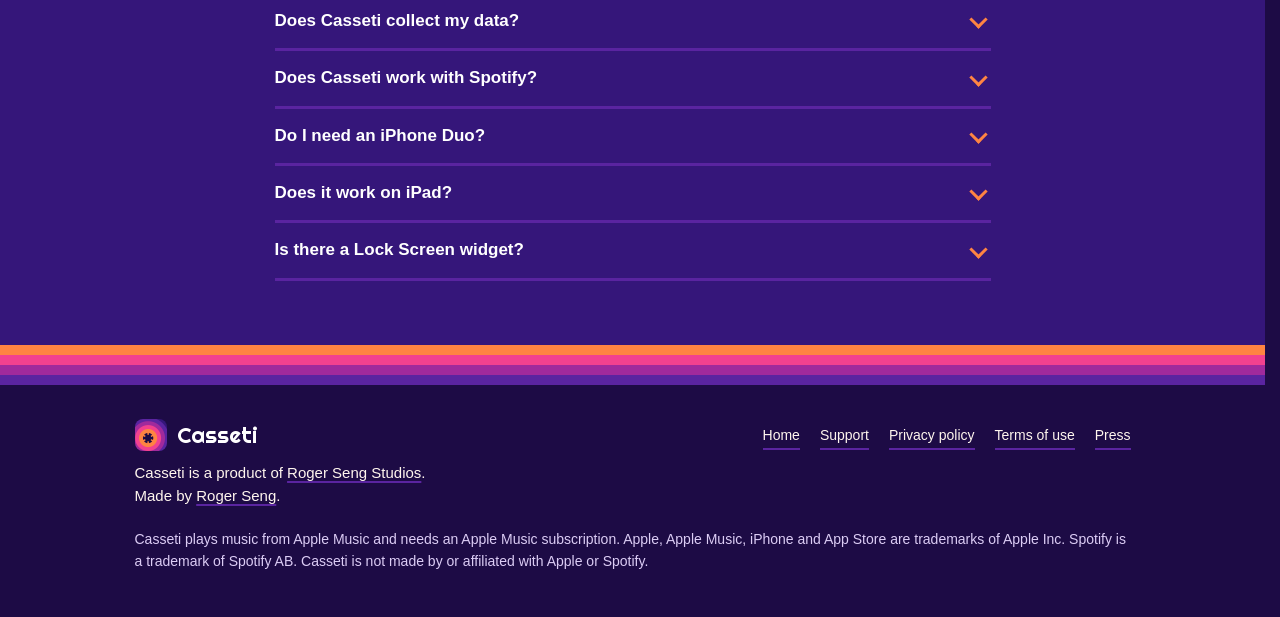
==== commit d4b064ef: "Made for listening, not skipping: the focus message on the site and in the store text" ====
--- a/website/index.html
+++ b/website/index.html
@@ -28,7 +28,7 @@
 <script type="application/ld+json">
 {"@context":"https://schema.org","@type":"SoftwareApplication","name":"Casseti","operatingSystem":"iOS","applicationCategory":"MusicApplication","description":"Casseti turns your albums and playlists into cassettes. Two sides, real reels, keys that clunk. Designed for iPhone Duo and iPhone.","url":"https://casseti.com/","image":"https://casseti.com/images/share.png","offers":{"@type":"Offer","price":"4.99","priceCurrency":"USD"},"author":{"@type":"Person","name":"Roger Seng","url":"https://rogerseng.me"},"publisher":{"@type":"Organization","name":"Roger Seng Studios","url":"https://rogersengstudios.com"}}
 </script>
-<link rel="stylesheet" href="styles.css?v=7">
+<link rel="stylesheet" href="styles.css?v=8">
 </head>
 <body>
 <div class="stripes thin" aria-hidden="true"></div>
@@ -48,7 +48,7 @@
       <h1>Casseti</h1>
       <div class="tag">Your music, on tape.
         <span class="levels" aria-hidden="true"><i></i><i></i><i></i><i></i><i></i></span></div>
-      <p class="lead">Casseti turns your albums and playlists into cassettes. Two sides, reels that turn, keys that clunk. When side A runs out, you flip the tape.</p>
+      <p class="lead">Casseti turns your albums and playlists into cassettes. Two sides, reels that turn, keys that clunk. Press play, put the phone down, and hear the album the way it was made.</p>
       <!-- When the app is live, replace this with Apple's official "Download on the App Store" badge, linked to the app's page. -->
       <span class="button soon">Coming soon to the App Store</span>
       <span class="price"><b>$4.99</b> one time. Needs an Apple Music subscription.</span>
@@ -62,6 +62,14 @@
   </main>
 </div>
 <div class="stripes" aria-hidden="true"></div>
+
+<section class="alt">
+  <div class="wrap narrow focus reveal">
+    <h2>Made for listening, not skipping</h2>
+    <p>A tape has no queue to fiddle with and no feed to scroll. You pick an album, press play, and let it run.</p>
+    <p>Changing the song takes a little effort, on purpose, so you stay with the one you are on. Casseti is for hearing an album all the way through, and for keeping your mind on the music, or on whatever you are doing while it plays.</p>
+  </div>
+</section>
 
 <section>
   <div class="wrap">
--- a/website/styles.css
+++ b/website/styles.css
@@ -81,6 +81,8 @@
 h2 { margin: 0 0 12px; font: 400 clamp(28px, 4.6vw, 44px)/1.08 "Righteous", sans-serif; letter-spacing: 0.5px; color: #fff; }
 p.intro { color: var(--muted); max-width: 40em; margin: 0 0 30px; }
 
+.focus { text-align: center; }
+.focus p { font-size: 20px; color: var(--text); margin: 14px auto 0; max-width: 34em; }
 .grid { display: grid; grid-template-columns: repeat(3, 1fr); gap: 18px; }
 .card { background: var(--violet); border-radius: 22px; padding: 22px; }
 .card:nth-child(3n+2) { background: var(--magenta); }
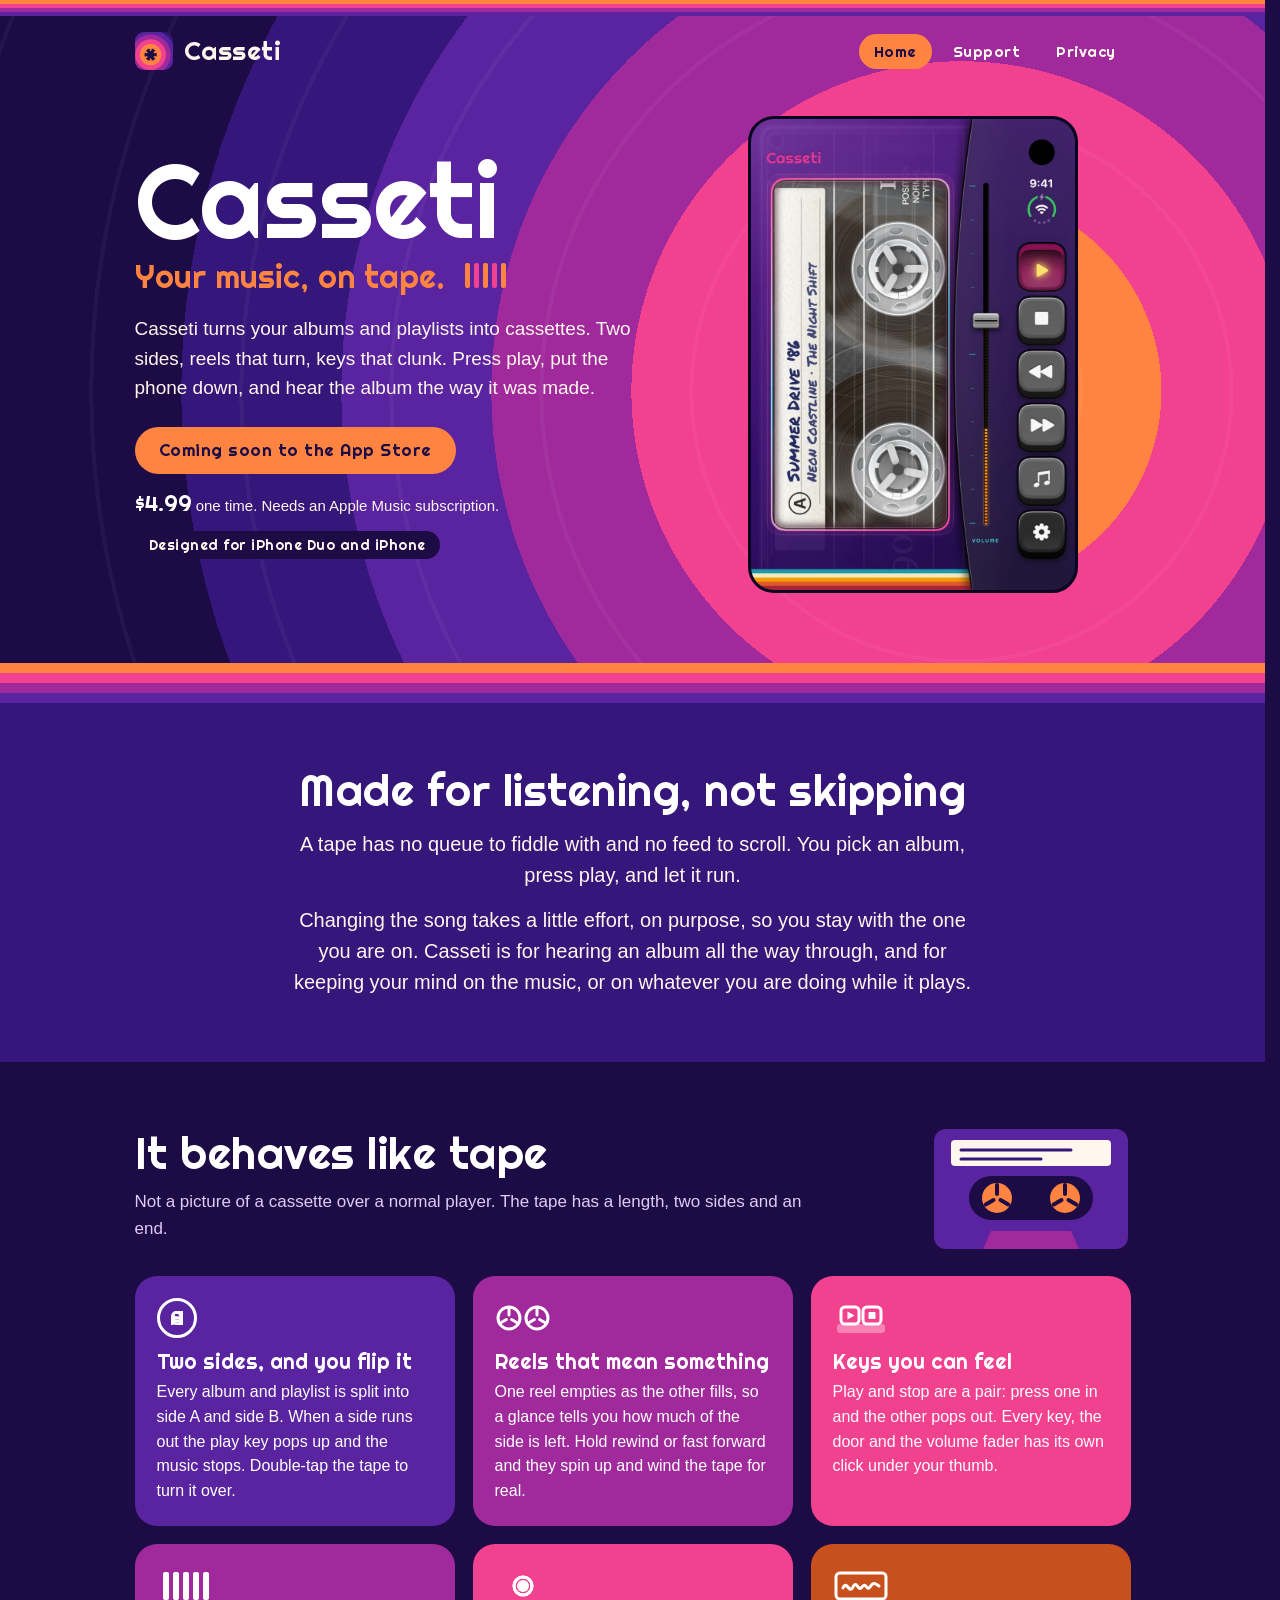
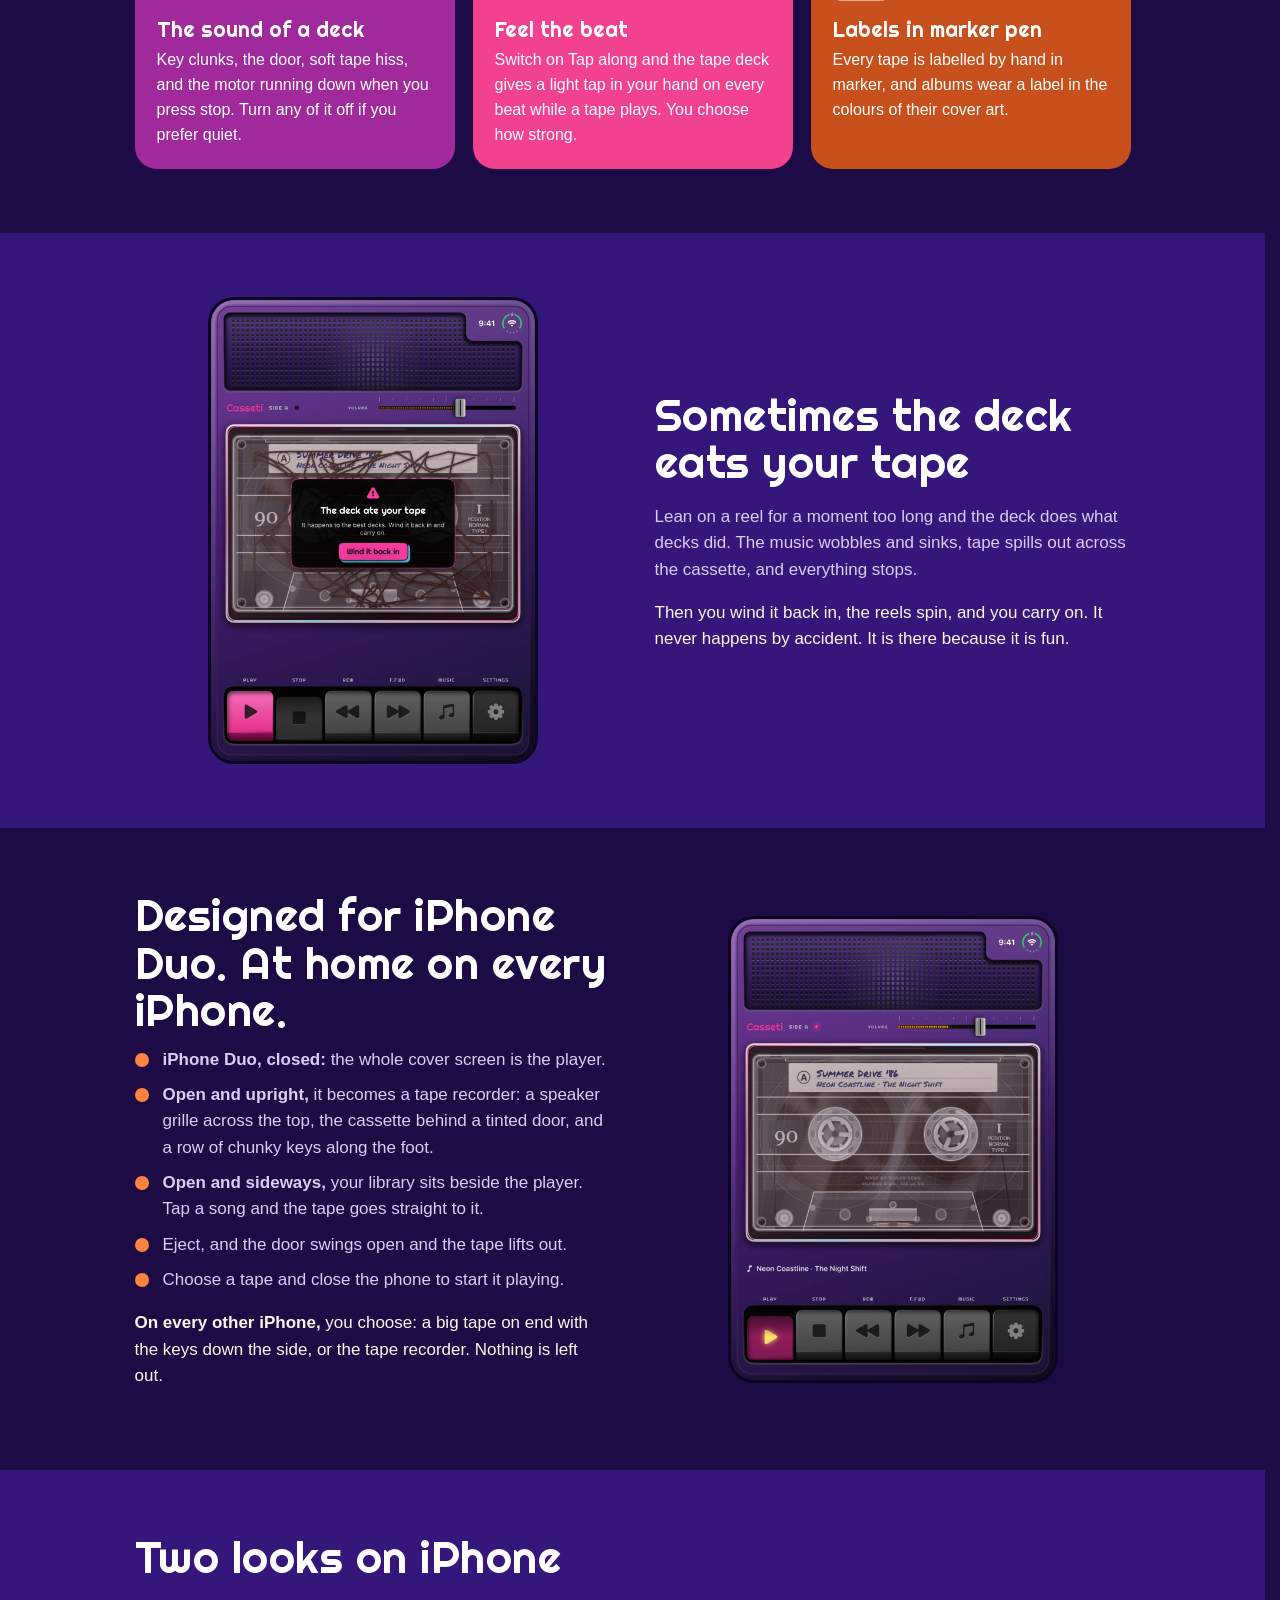
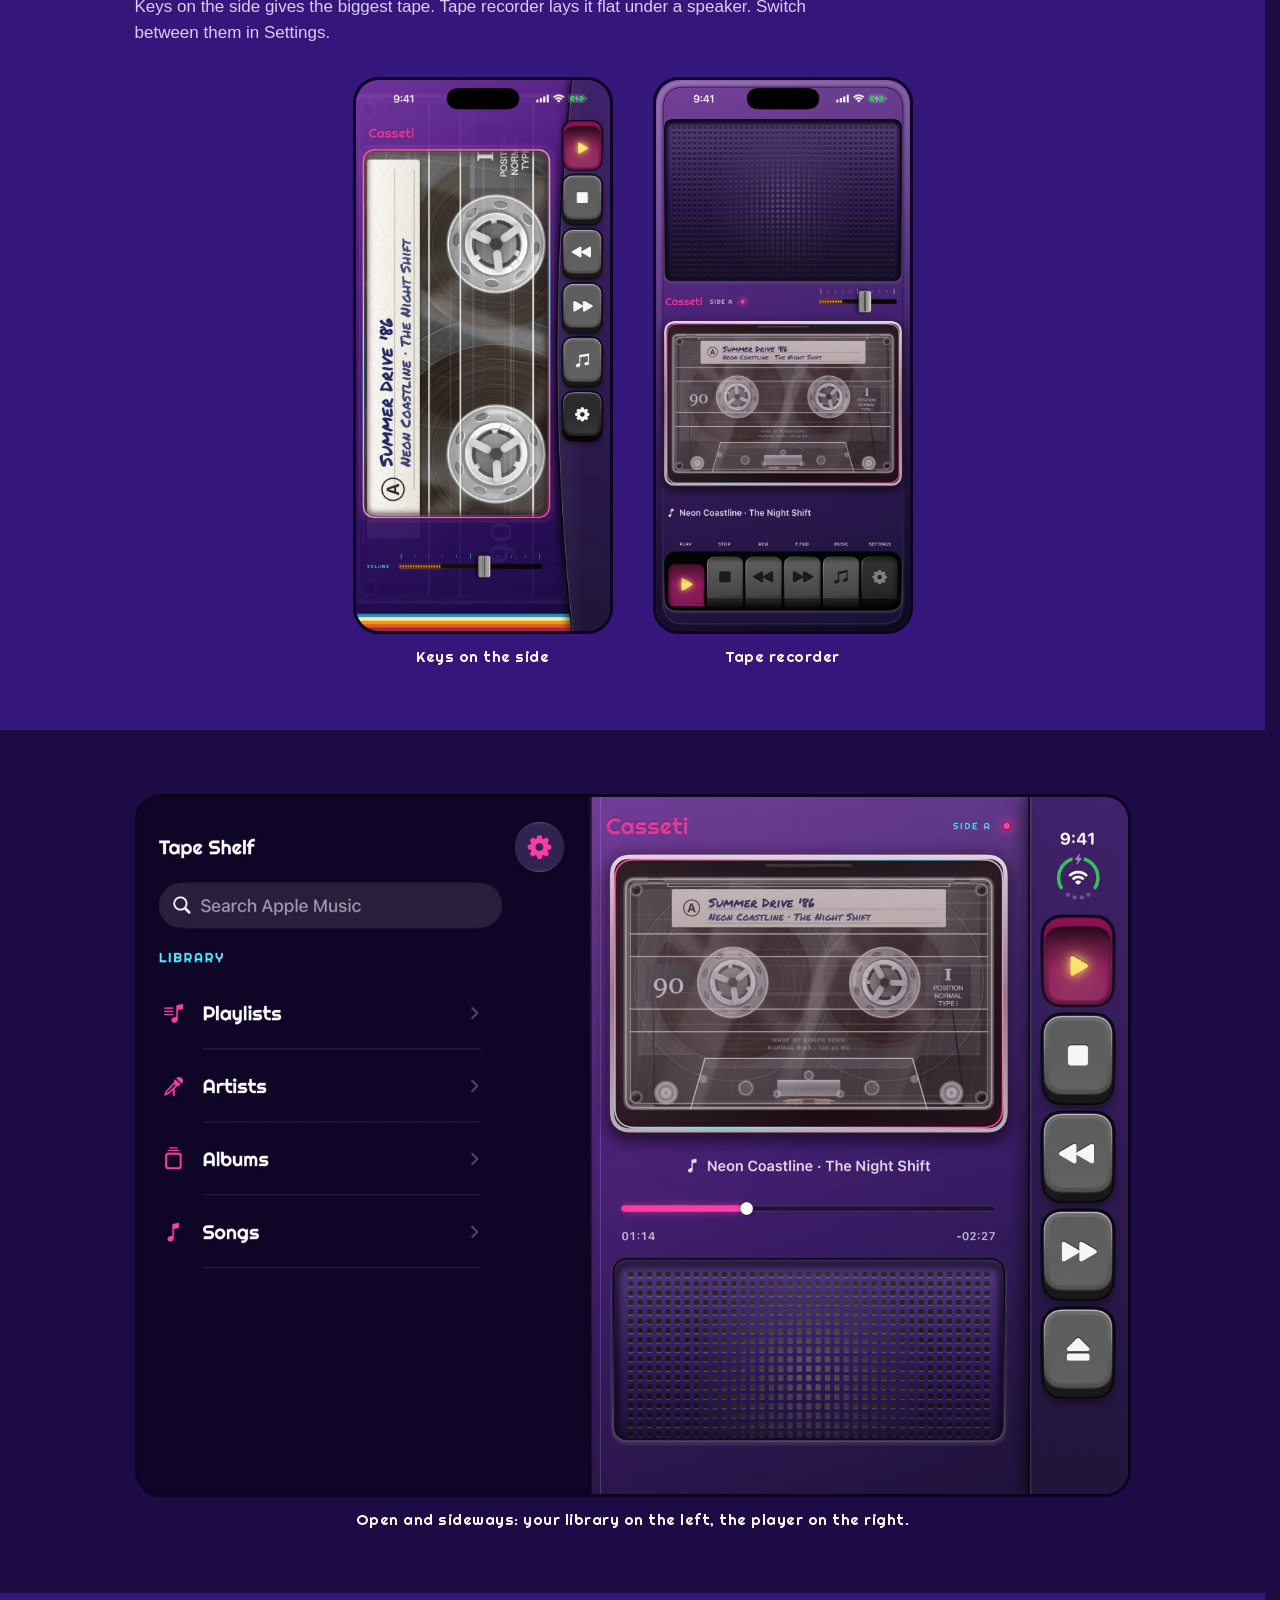
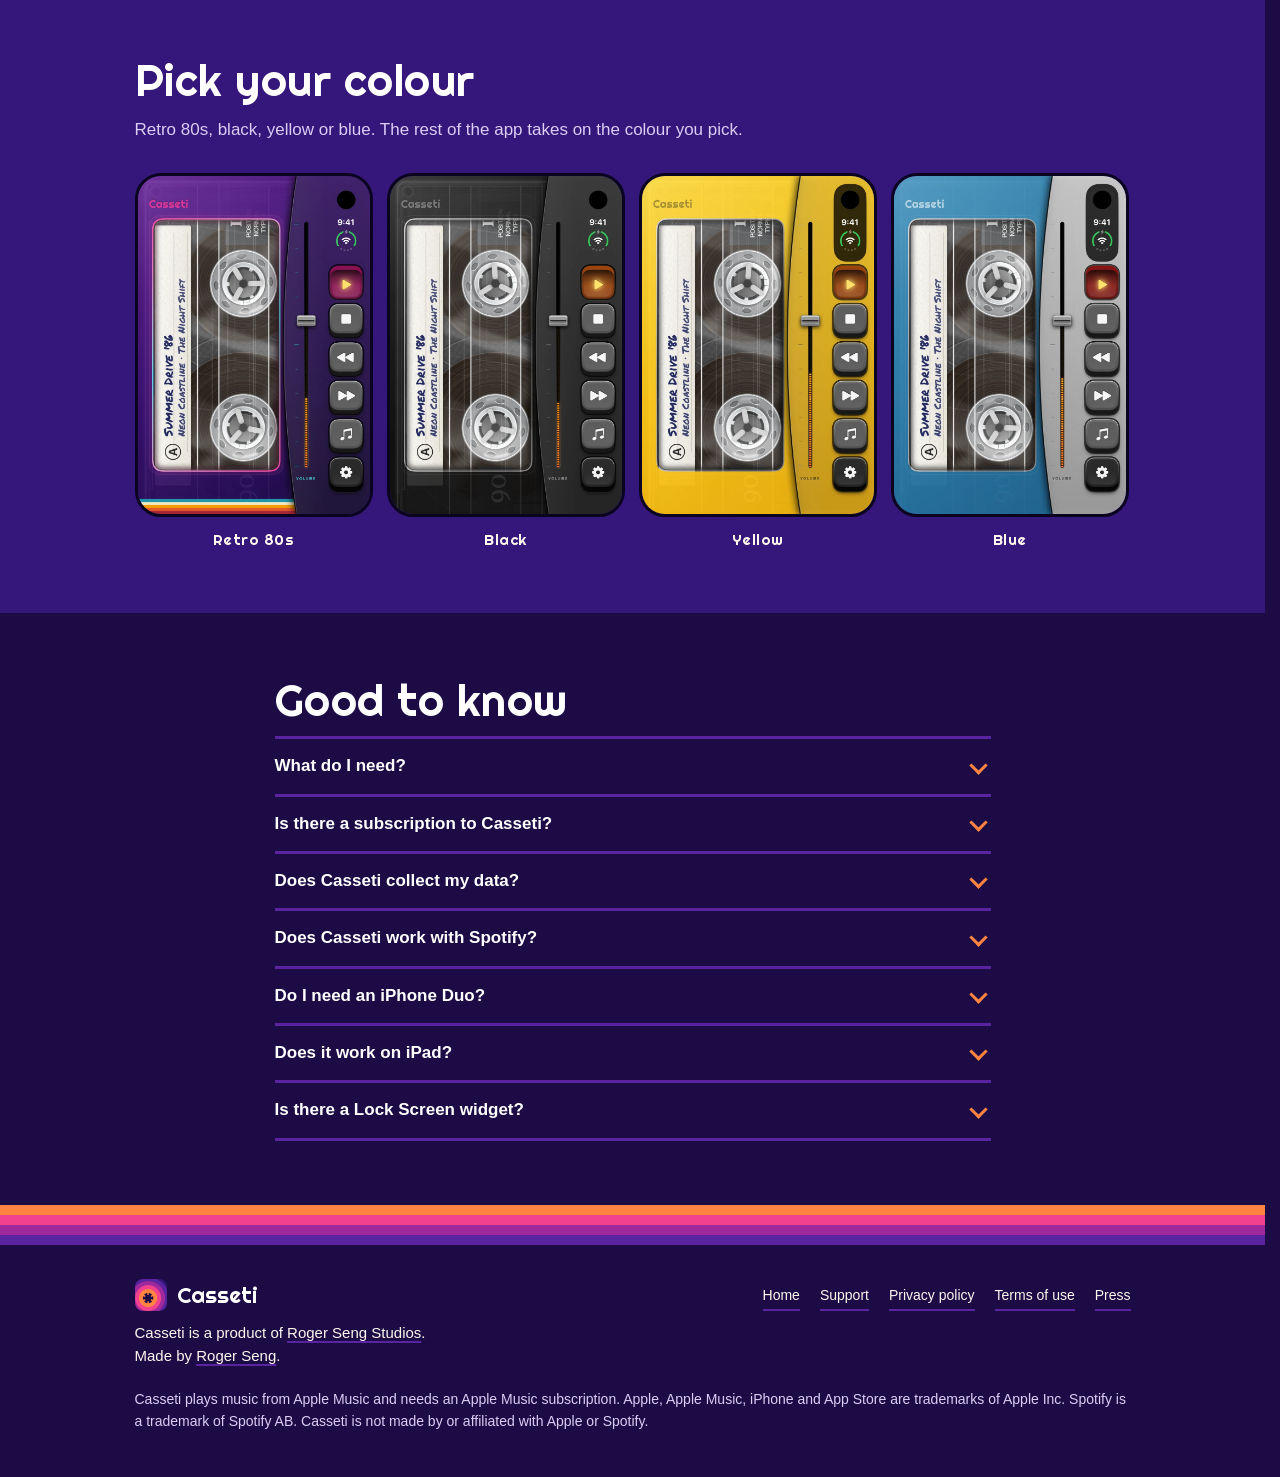
==== commit 6702e1a2: "New pictures: blue, the two iPhone layouts, and the website section that shows them" ====
--- a/website/index.html
+++ b/website/index.html
@@ -28,7 +28,7 @@
 <script type="application/ld+json">
 {"@context":"https://schema.org","@type":"SoftwareApplication","name":"Casseti","operatingSystem":"iOS","applicationCategory":"MusicApplication","description":"Casseti turns your albums and playlists into cassettes. Two sides, real reels, keys that clunk. Designed for iPhone Duo and iPhone.","url":"https://casseti.com/","image":"https://casseti.com/images/share.png","offers":{"@type":"Offer","price":"4.99","priceCurrency":"USD"},"author":{"@type":"Person","name":"Roger Seng","url":"https://rogerseng.me"},"publisher":{"@type":"Organization","name":"Roger Seng Studios","url":"https://rogersengstudios.com"}}
 </script>
-<link rel="stylesheet" href="styles.css?v=8">
+<link rel="stylesheet" href="styles.css?v=9">
 </head>
 <body>
 <div class="stripes thin" aria-hidden="true"></div>
@@ -123,7 +123,7 @@
         <li>Eject, and the door swings open and the tape lifts out.</li>
         <li>Choose a tape and close the phone to start it playing.</li>
       </ul>
-      <p><b>On every other iPhone,</b> the player fills the screen with the keys along the foot, and the library opens from the music key. Nothing is left out.</p>
+      <p><b>On every other iPhone,</b> you choose: a big tape on end with the keys down the side, or the tape recorder. Nothing is left out.</p>
     </div>
     <figure class="shot reveal">
       <img src="images/duo-upright.webp" alt="Casseti on an open folding iPhone held upright: a tape recorder with a speaker grille across the top, a cassette behind a tinted door, and six keys along the foot labelled play, stop, rewind, fast forward, music and settings." width="1100" height="1564" loading="lazy">
@@ -133,6 +133,17 @@
 
 <section class="alt">
   <div class="wrap">
+    <h2>Two looks on iPhone</h2>
+    <p class="intro">Keys on the side gives the biggest tape. Tape recorder lays it flat under a speaker. Switch between them in Settings.</p>
+    <div class="shots two">
+      <figure class="shot reveal"><img src="images/iphone-side.webp" alt="Casseti on an iPhone with the tape standing on end and a column of keys down the right side." width="700" height="1521" loading="lazy"><figcaption>Keys on the side</figcaption></figure>
+      <figure class="shot reveal"><img src="images/iphone-recorder.webp" alt="Casseti on an iPhone as a tape recorder: a speaker grille at the top, the cassette across the middle, and a row of keys along the foot." width="700" height="1521" loading="lazy"><figcaption>Tape recorder</figcaption></figure>
+    </div>
+  </div>
+</section>
+
+<section>
+  <div class="wrap">
     <figure class="shot wide reveal">
       <img src="images/duo-open.webp" alt="Casseti on an open folding iPhone held sideways: the music library on the left, and on the right the cassette behind its door, a timeline, a speaker grille and a column of keys." width="1571" height="1106" loading="lazy">
       <figcaption>Open and sideways: your library on the left, the player on the right.</figcaption>
@@ -140,7 +151,7 @@
   </div>
 </section>
 
-<section>
+<section class="alt">
   <div class="wrap">
     <h2>Pick your colour</h2>
     <p class="intro">Retro 80s, black, yellow or blue. The rest of the app takes on the colour you pick.</p>
@@ -153,7 +164,7 @@
   </div>
 </section>
 
-<section class="alt">
+<section>
   <div class="wrap narrow">
     <h2>Good to know</h2>
     <details><summary>What do I need?</summary><p>An iPhone and an Apple Music subscription. Casseti plays music from your Apple Music library and from the Apple Music catalogue, which you can browse and search inside the app.</p></details>
--- a/website/styles.css
+++ b/website/styles.css
@@ -103,6 +103,8 @@
 .shots { display: flex; flex-wrap: wrap; gap: 30px 14px; }
 .shots .shot { width: calc(25% - 11px); min-width: 200px; transition: transform .25s ease; }
 .shots .shot:hover { transform: translateY(-6px); }
+.shots.two { justify-content: center; gap: 30px 40px; }
+.shots.two .shot { width: 260px; min-width: 0; }
 .row-title { margin: 30px 0 10px; font: 400 22px/1.2 "Righteous", sans-serif; color: var(--orange); }
 
 /* Text pages: plain and easy to read, on one flat sheet */
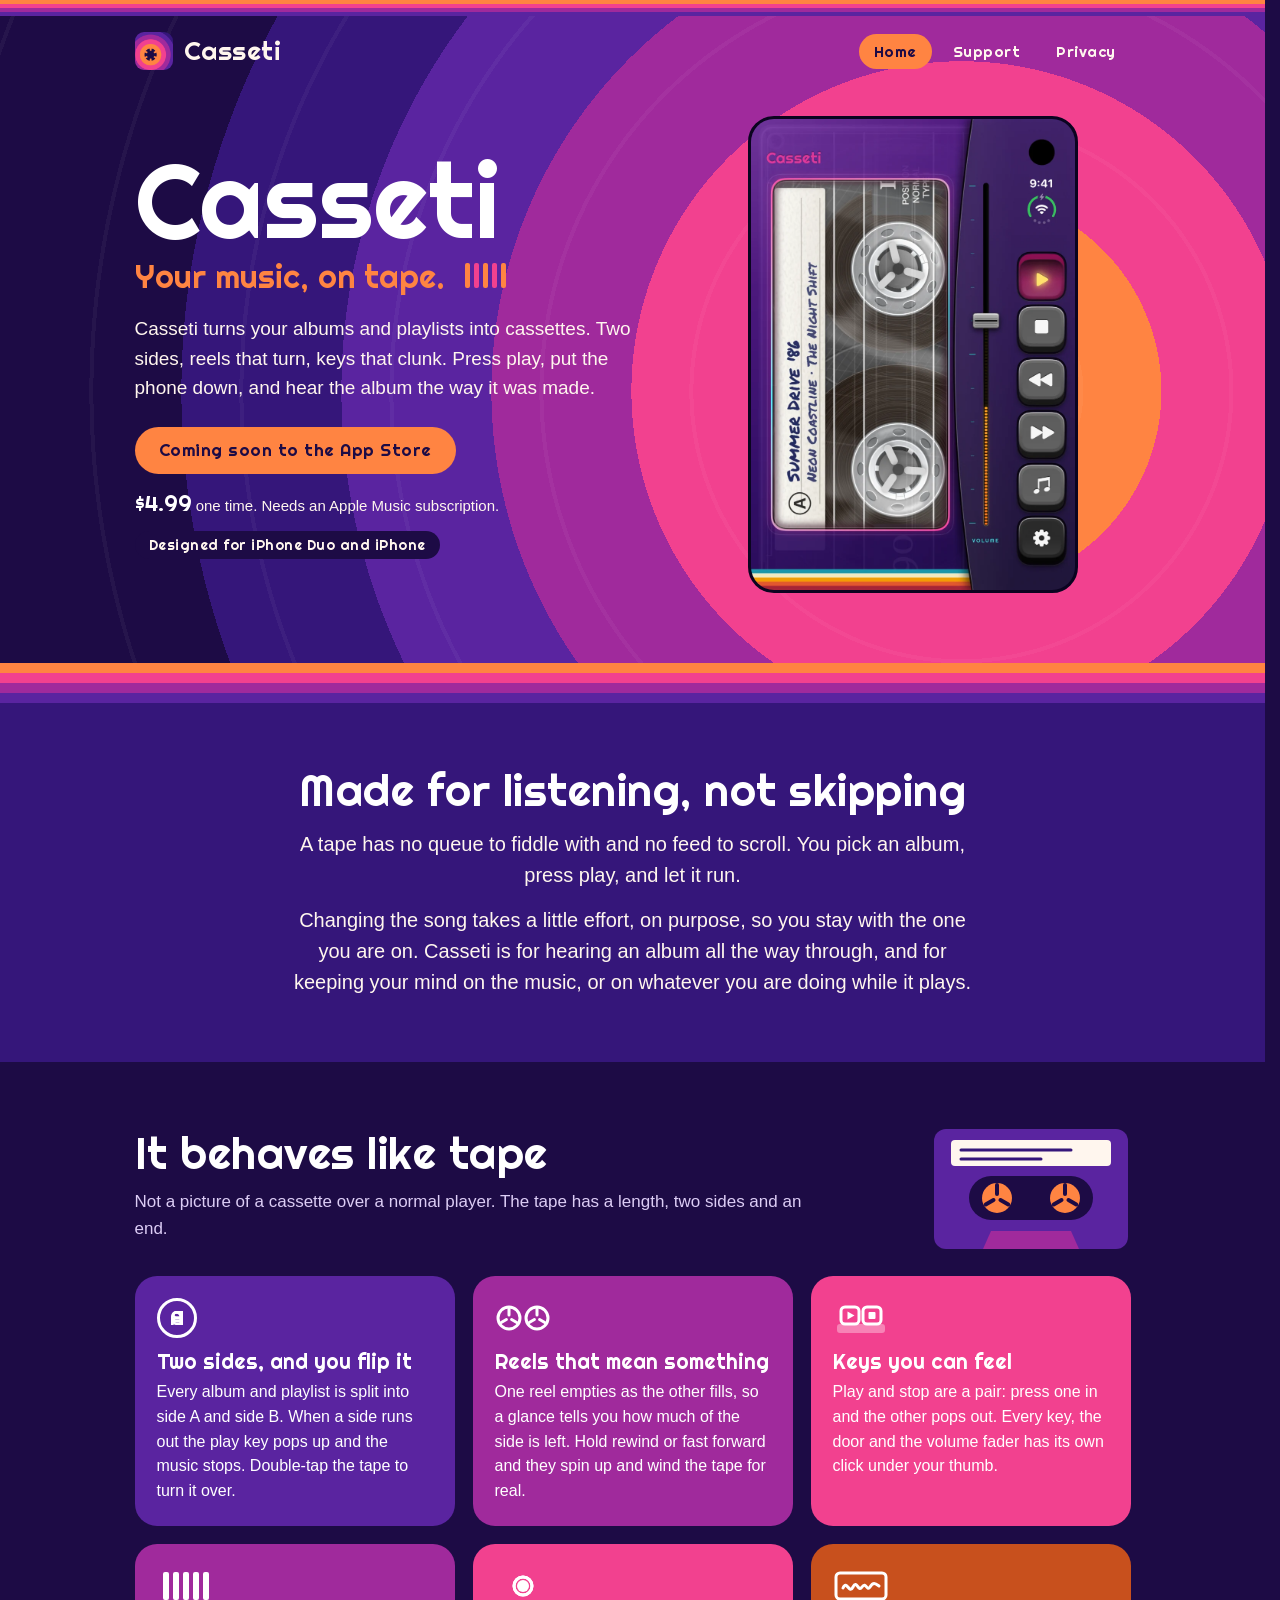
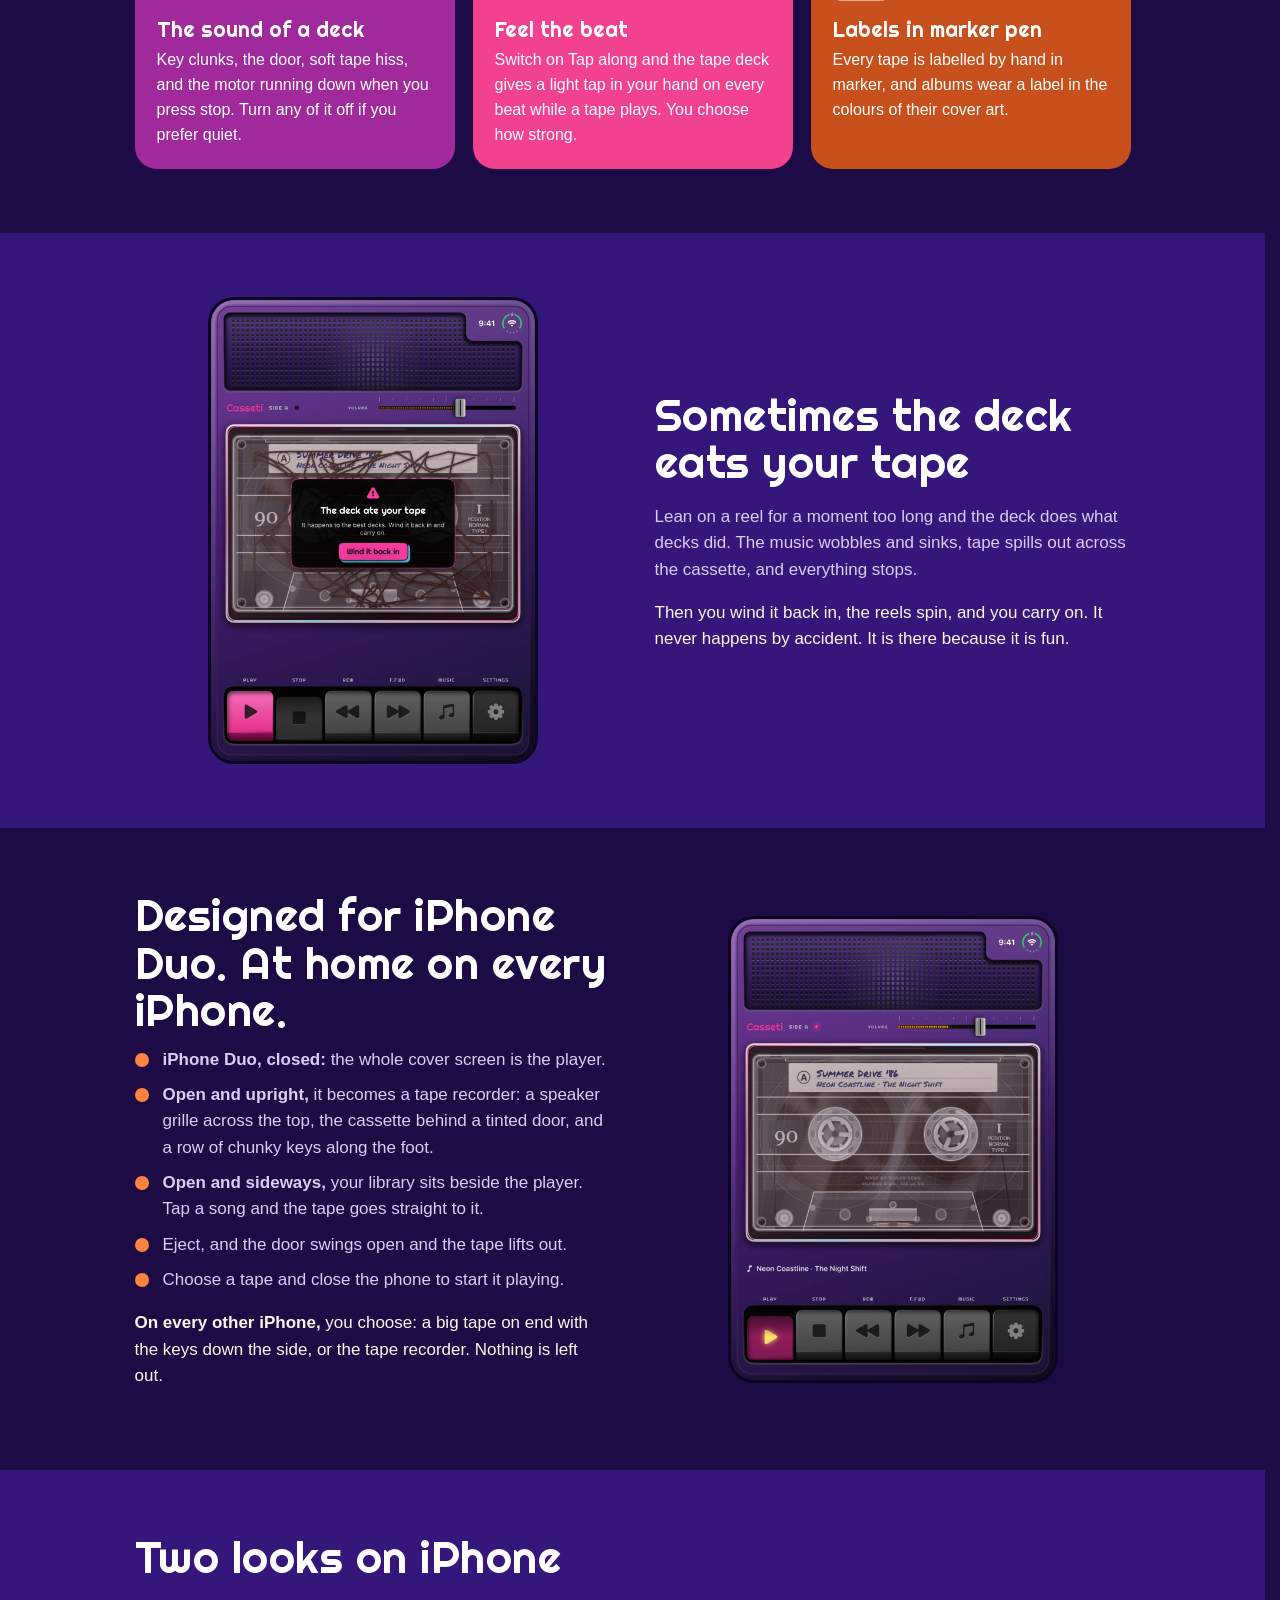
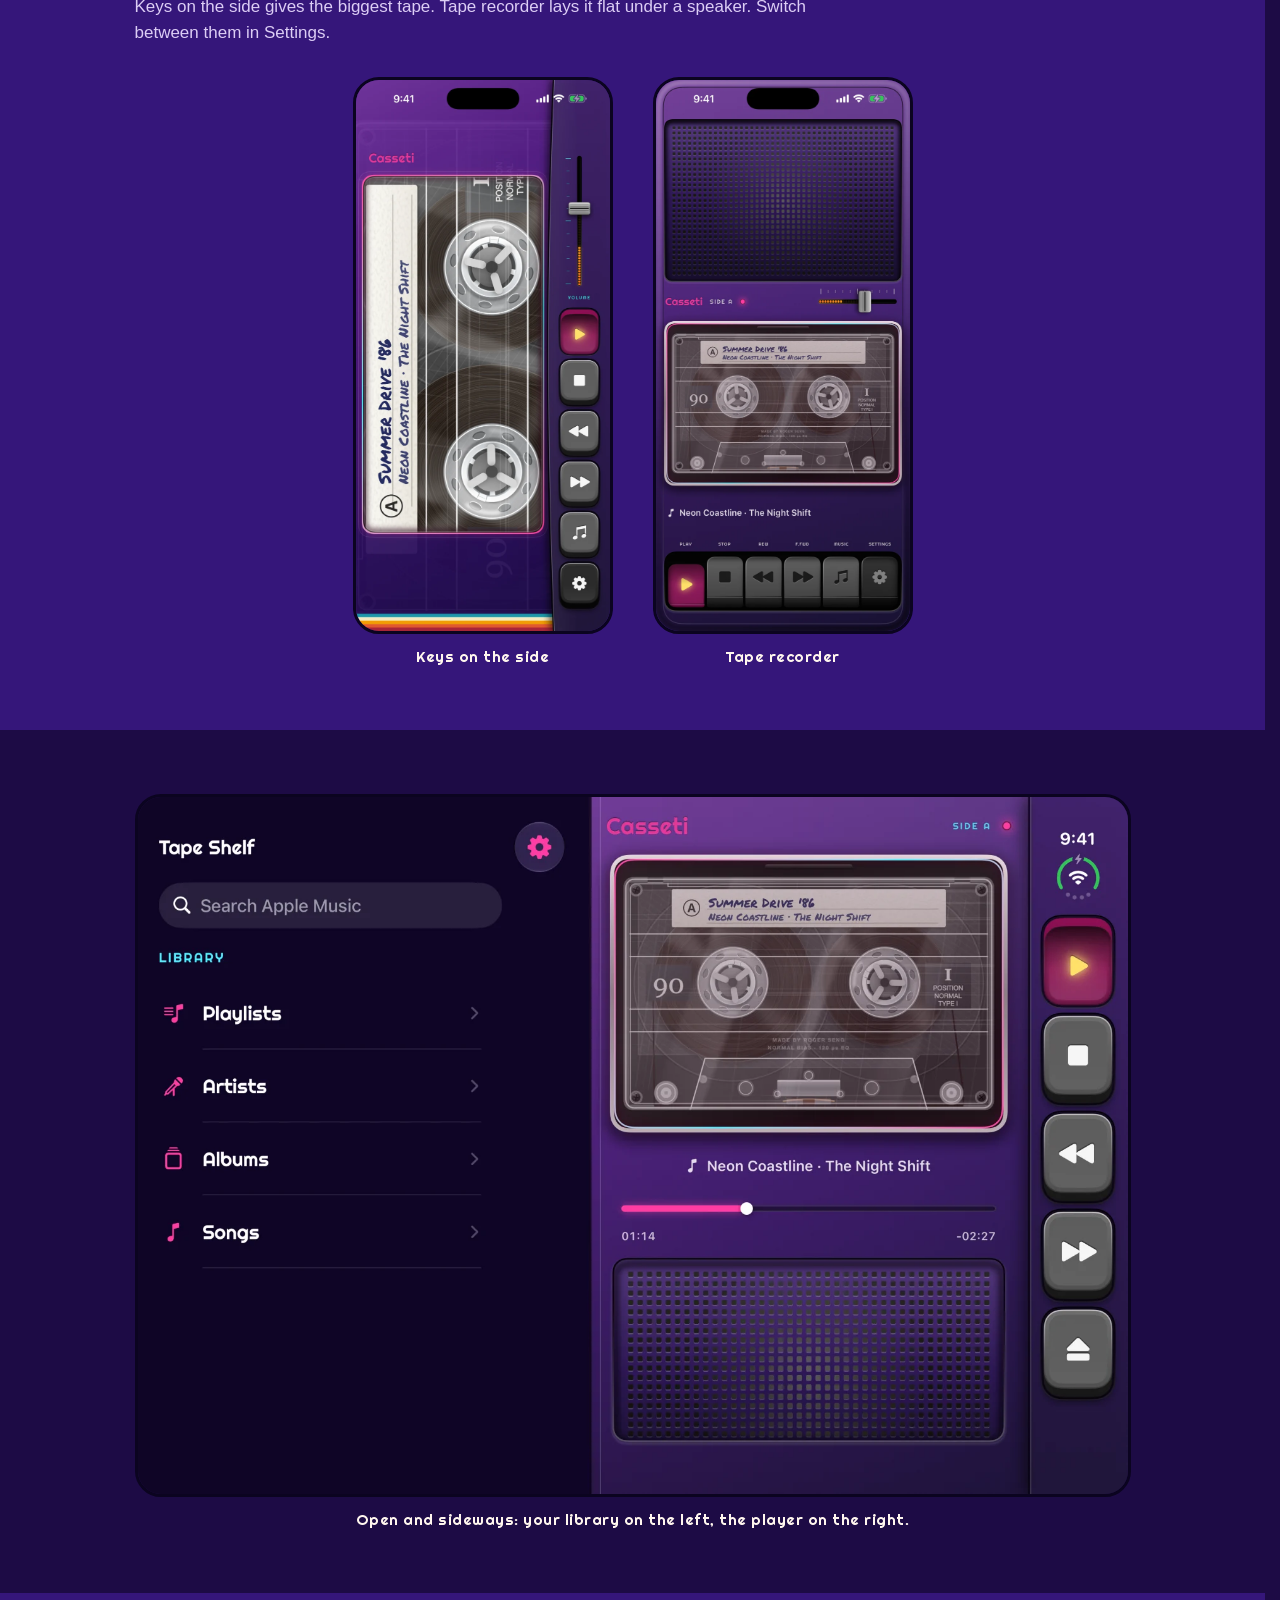
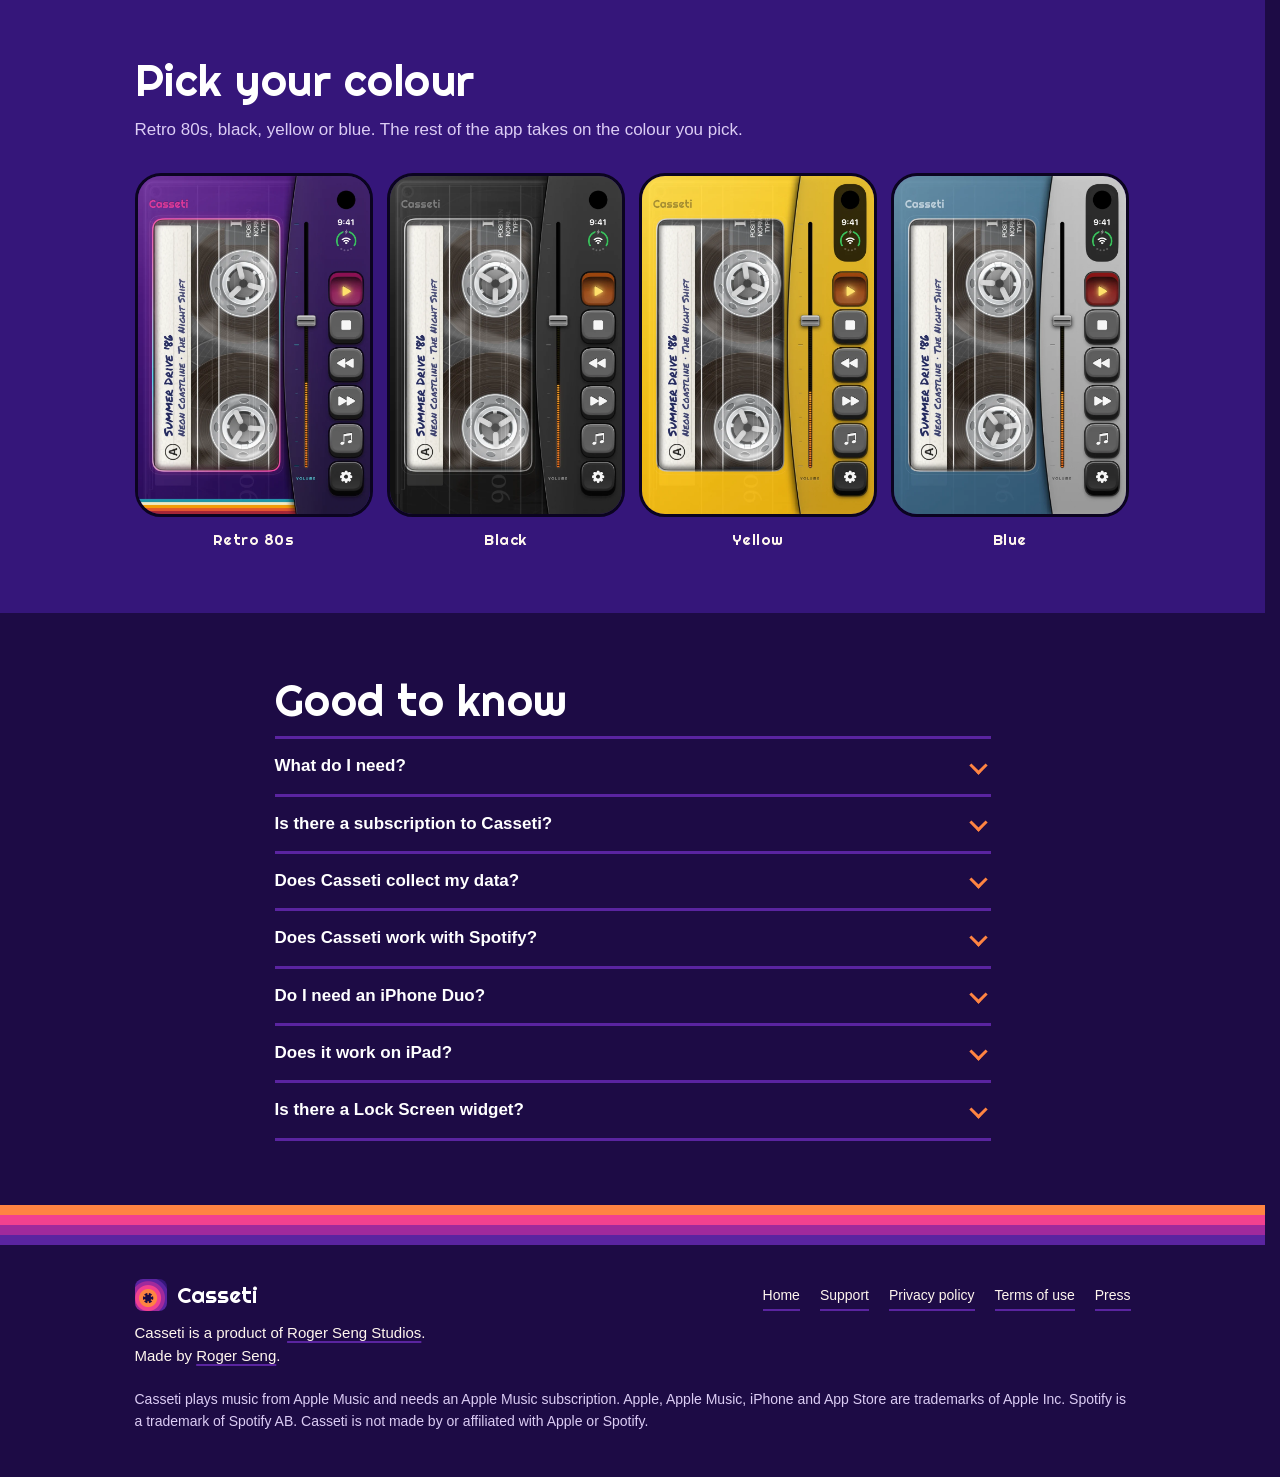
==== commit 71f947f0: "Final pictures, hero clip and share image for the release build" ====
--- a/website/index.html
+++ b/website/index.html
@@ -28,7 +28,7 @@
 <script type="application/ld+json">
 {"@context":"https://schema.org","@type":"SoftwareApplication","name":"Casseti","operatingSystem":"iOS","applicationCategory":"MusicApplication","description":"Casseti turns your albums and playlists into cassettes. Two sides, real reels, keys that clunk. Designed for iPhone Duo and iPhone.","url":"https://casseti.com/","image":"https://casseti.com/images/share.png","offers":{"@type":"Offer","price":"4.99","priceCurrency":"USD"},"author":{"@type":"Person","name":"Roger Seng","url":"https://rogerseng.me"},"publisher":{"@type":"Organization","name":"Roger Seng Studios","url":"https://rogersengstudios.com"}}
 </script>
-<link rel="stylesheet" href="styles.css?v=9">
+<link rel="stylesheet" href="styles.css?v=10">
 </head>
 <body>
 <div class="stripes thin" aria-hidden="true"></div>
